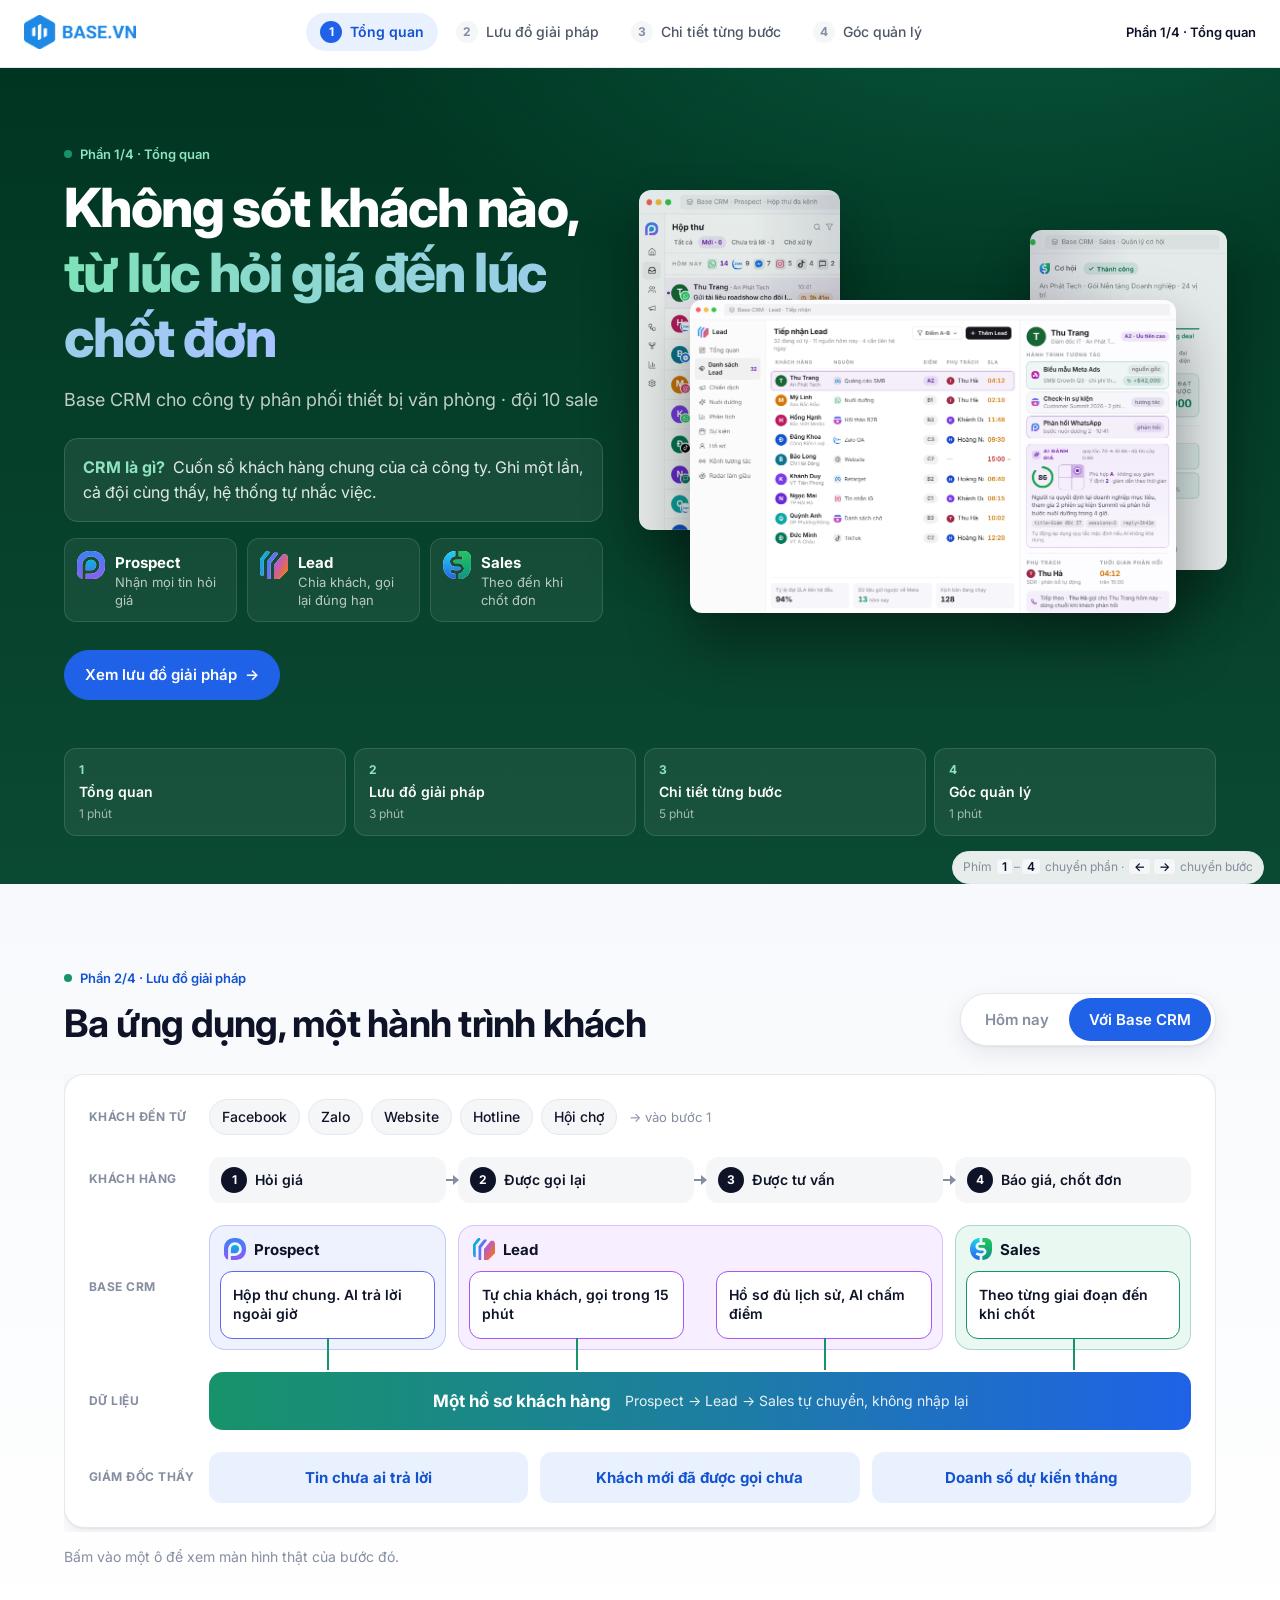
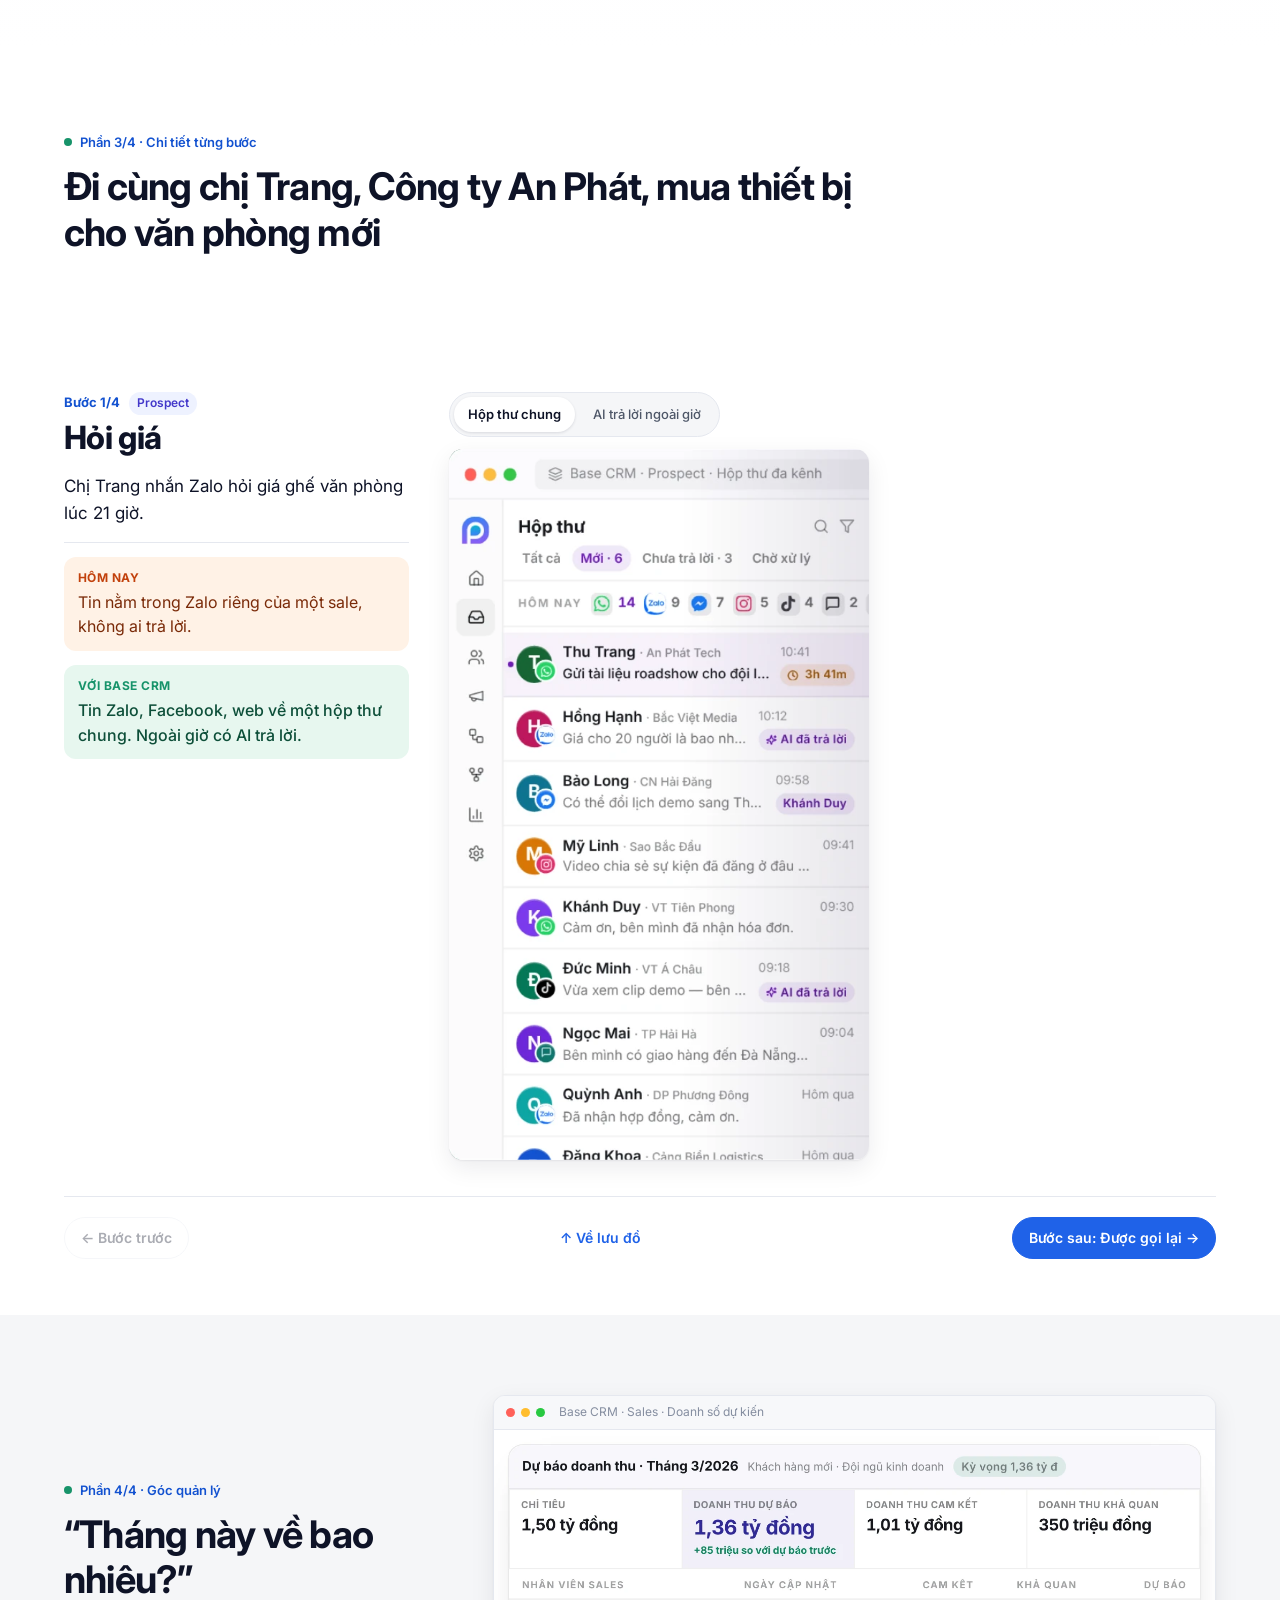
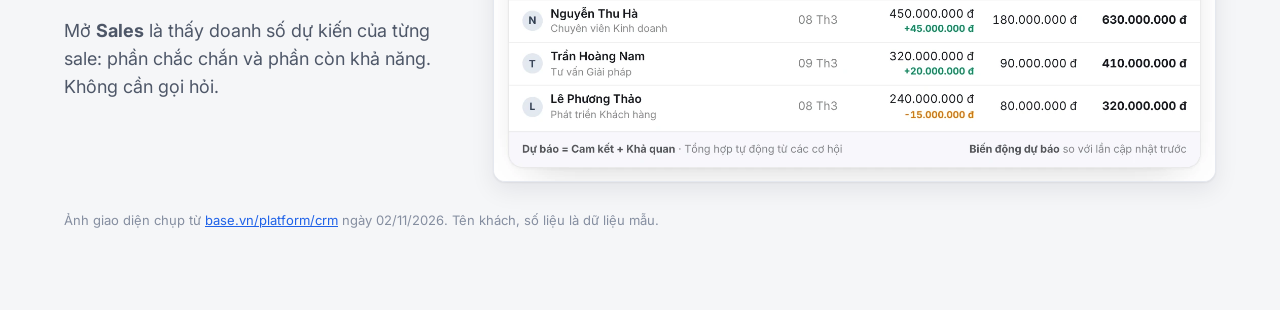
==== index.html @ 8f699b54 "Giới hạn giải pháp trong 3 ứng dụng Prospect, Lead, Sales - Lưu đồ: 4 bước khách gắn với khối Prospe" ====
<!doctype html>
<html lang="vi" class="no-js">
<head>
<meta charset="utf-8">
<meta name="viewport" content="width=device-width, initial-scale=1">
<title>Giải pháp Base CRM · Phân phối thiết bị văn phòng</title>
<meta name="description" content="Solution design Base CRM với 3 ứng dụng Prospect, Lead, Sales cho công ty phân phối thiết bị văn phòng có 10 sale.">
<link rel="icon" type="image/png" href="assets/brand/favicon.png">
<link rel="preconnect" href="https://fonts.googleapis.com">
<link rel="preconnect" href="https://fonts.gstatic.com" crossorigin>
<link href="https://fonts.googleapis.com/css2?family=Inter:wght@400;500;600;700;800&display=swap" rel="stylesheet">
<link rel="stylesheet" href="style.css?v=9">
</head>
<body>
<a class="skip" href="#tong-quan">Bỏ qua thanh điều hướng</a>

<header class="top" id="top">
  <div class="top-in">
    <a class="logo" href="#tong-quan" aria-label="Về đầu tài liệu">
      <img src="assets/brand/logo-base.png" width="120" height="37" alt="Base.vn">
    </a>
    <nav class="tabs" id="tabs" aria-label="Các phần của tài liệu">
      <a href="#tong-quan"><b>1</b><span>Tổng quan</span></a>
      <a href="#giai-phap"><b>2</b><span>Lưu đồ giải pháp</span></a>
      <a href="#hanh-trinh"><b>3</b><span>Chi tiết từng bước</span></a>
      <a href="#quan-ly"><b>4</b><span>Góc quản lý</span></a>
    </nav>
    <p class="where" id="where" aria-live="polite"><span id="whereSec">Phần 1/4</span><span id="whereStep"></span></p>
  </div>
  <div class="bar" aria-hidden="true"><i id="bar"></i></div>
</header>

<main>

<!-- ============ 1. TỔNG QUAN ============ -->
<section id="tong-quan" class="sec hero" data-name="Tổng quan" aria-labelledby="h1">
  <div class="wrap hero-grid">
    <div class="hero-copy">
      <p class="part">Phần 1/4 · Tổng quan</p>
      <h1 id="h1">Không sót khách nào, <em>từ lúc hỏi giá đến lúc chốt đơn</em></h1>
      <p class="lead">Base CRM cho công ty phân phối thiết bị văn phòng · đội 10 sale</p>
      <p class="what"><b>CRM là gì?</b> Cuốn sổ khách hàng chung của cả công ty. Ghi một lần, cả đội cùng thấy, hệ thống tự nhắc việc.</p>
      <ul class="apps" aria-label="Ba ứng dụng trong giải pháp">
        <li><img src="assets/brand/app-prospect.svg" alt="" width="28" height="28"><div><b>Prospect</b><span>Nhận mọi tin hỏi giá</span></div></li>
        <li><img src="assets/brand/app-lead.svg" alt="" width="28" height="28"><div><b>Lead</b><span>Chia khách, gọi lại đúng hạn</span></div></li>
        <li><img src="assets/brand/app-sales.svg" alt="" width="28" height="28"><div><b>Sales</b><span>Theo đến khi chốt đơn</span></div></li>
      </ul>
      <div class="cta">
        <a class="btn" href="#giai-phap">Xem lưu đồ giải pháp <span aria-hidden="true">→</span></a>
      </div>
    </div>

    <div class="hero-shots" aria-label="Ảnh giao diện 3 ứng dụng Base CRM">
      <img class="hs hs-l" src="assets/he-thong/prospect-hopthu.webp" width="586" height="993" alt="Prospect: hộp thư chung">
      <img class="hs hs-r" src="assets/he-thong/sales-cohoi.webp" width="575" height="993" alt="Sales: một cơ hội bán đi qua các giai đoạn">
      <img class="hs hs-c" src="assets/he-thong/lead-hoso.webp" width="1996" height="1286" alt="Lead: danh sách khách mới và hồ sơ một khách">
    </div>
  </div>
  <div class="wrap">
    <ol class="agenda" aria-label="Lộ trình trình bày 10 phút">
      <li><a href="#tong-quan"><b>1</b>Tổng quan<small>1 phút</small></a></li>
      <li><a href="#giai-phap"><b>2</b>Lưu đồ giải pháp<small>3 phút</small></a></li>
      <li><a href="#hanh-trinh"><b>3</b>Chi tiết từng bước<small>5 phút</small></a></li>
      <li><a href="#quan-ly"><b>4</b>Góc quản lý<small>1 phút</small></a></li>
    </ol>
  </div>
</section>

<!-- ============ 2. LƯU ĐỒ GIẢI PHÁP ============ -->
<section id="giai-phap" class="sec flow-sec" data-name="Lưu đồ giải pháp" aria-labelledby="h-gp">
  <div class="wrap">
    <div class="flow-head">
      <div>
        <p class="part">Phần 2/4 · Lưu đồ giải pháp</p>
        <h2 id="h-gp">Ba ứng dụng, một hành trình khách</h2>
      </div>
      <div class="mode" role="radiogroup" aria-label="Chế độ xem lưu đồ">
        <button type="button" role="radio" aria-checked="false" data-mode="before">Hôm nay</button>
        <button type="button" role="radio" aria-checked="true" data-mode="after">Với Base CRM</button>
      </div>
    </div>

    <div class="flow-scroll">
    <div class="flow is-after" id="flow">

      <div class="lane-l">Khách đến từ</div>
      <div class="row-in">
        <span class="ch">Facebook</span><span class="ch">Zalo</span><span class="ch">Website</span><span class="ch">Hotline</span><span class="ch">Hội chợ</span>
      </div>

      <div class="lane-l">Khách hàng</div>
      <ol class="row-steps">
        <li><b>1</b>Hỏi giá</li>
        <li><b>2</b>Được gọi lại</li>
        <li><b>3</b>Được tư vấn</li>
        <li><b>4</b>Báo giá, chốt đơn</li>
      </ol>

      <div class="lane-l"><span class="only-after">Base CRM</span><span class="only-before">Đội bán hàng</span></div>
      <div class="row-apps">
        <div class="app-blk p">
          <p class="app-h"><img src="assets/brand/app-prospect.svg" alt="" width="22" height="22">Prospect</p>
          <div class="mods"><a href="#buoc-1" class="mod"><span class="a">Hộp thư chung. AI trả lời ngoài giờ</span><span class="b">Tin nằm trong Zalo riêng, sót khách</span></a></div>
        </div>
        <div class="app-blk l span2">
          <p class="app-h"><img src="assets/brand/app-lead.svg" alt="" width="22" height="22">Lead</p>
          <div class="mods">
            <a href="#buoc-2" class="mod"><span class="a">Tự chia khách, gọi trong 15 phút</span><span class="b">Chia tay qua Zalo, gọi chậm</span></a>
            <a href="#buoc-3" class="mod"><span class="a">Hồ sơ đủ lịch sử, AI chấm điểm</span><span class="b">Đổi sale là hỏi lại từ đầu</span></a>
          </div>
        </div>
        <div class="app-blk s">
          <p class="app-h"><img src="assets/brand/app-sales.svg" alt="" width="22" height="22">Sales</p>
          <div class="mods"><a href="#buoc-4" class="mod"><span class="a">Theo từng giai đoạn đến khi chốt</span><span class="b">Báo giá xong quên theo</span></a></div>
        </div>
      </div>

      <div class="lane-l">Dữ liệu</div>
      <div class="row-data">
        <div class="data-a">
          <strong>Một hồ sơ khách hàng</strong>
          <span>Prospect → Lead → Sales tự chuyển, không nhập lại</span>
        </div>
        <div class="data-b"><span>Zalo cá nhân</span><span>Excel riêng</span><span>Sổ tay</span></div>
      </div>

      <div class="lane-l">Giám đốc thấy</div>
      <div class="row-out">
        <div class="out-a">
          <a href="#buoc-1" class="out">Tin chưa ai trả lời</a>
          <a href="#buoc-2" class="out">Khách mới đã được gọi chưa</a>
          <a href="#quan-ly" class="out">Doanh số dự kiến tháng</a>
        </div>
        <div class="out-b">Phải gọi hỏi từng sale</div>
      </div>
    </div>
    </div>

    <p class="flow-hint">Bấm vào một ô để xem màn hình thật của bước đó.</p>
  </div>
</section>

<!-- ============ 3. CHI TIẾT TỪNG BƯỚC ============ -->
<section id="hanh-trinh" class="sec journey" data-name="Chi tiết từng bước" aria-labelledby="h-ht">
  <div class="wrap">
    <div class="sec-head">
      <p class="part">Phần 3/4 · Chi tiết từng bước</p>
      <h2 id="h-ht">Đi cùng chị Trang, Công ty An Phát, mua thiết bị cho văn phòng mới</h2>
    </div>
  </div>

  <div class="rail-wrap" id="railWrap">
    <div class="wrap rail-in">
      <button class="nav-btn" id="prevStep" type="button" aria-label="Bước trước">←</button>
      <ol class="rail" id="rail" role="tablist" aria-label="Bốn bước trong hành trình khách">
        <li role="presentation"><button role="tab" id="t1" aria-controls="buoc-1" data-step="1"><b>1</b><span>Hỏi giá<small>Prospect</small></span></button></li>
        <li role="presentation"><button role="tab" id="t2" aria-controls="buoc-2" data-step="2"><b>2</b><span>Được gọi lại<small>Lead</small></span></button></li>
        <li role="presentation"><button role="tab" id="t3" aria-controls="buoc-3" data-step="3"><b>3</b><span>Được tư vấn<small>Lead</small></span></button></li>
        <li role="presentation"><button role="tab" id="t4" aria-controls="buoc-4" data-step="4"><b>4</b><span>Báo giá, chốt đơn<small>Sales</small></span></button></li>
      </ol>
      <button class="nav-btn" id="nextStep" type="button" aria-label="Bước sau">→</button>
    </div>
    <div class="rail-line" aria-hidden="true"><i id="railFill"></i></div>
  </div>

  <div class="wrap panels" id="panels">

    <article class="panel" id="buoc-1" role="tabpanel" aria-labelledby="t1" data-step="1" data-title="Hỏi giá">
      <div class="p-copy">
        <p class="p-count">Bước 1/4 <span class="app-tag p">Prospect</span></p>
        <h3>Hỏi giá</h3>
        <p class="who">Chị Trang nhắn Zalo hỏi giá ghế văn phòng lúc 21 giờ.</p>
        <p class="ba b"><span>Hôm nay</span>Tin nằm trong Zalo riêng của một sale, không ai trả lời.</p>
        <p class="ba a"><span>Với Base CRM</span>Tin Zalo, Facebook, web về một hộp thư chung. Ngoài giờ có AI trả lời.</p>
      </div>
      <div class="p-shots" data-shots>
        <div class="shot-tabs" role="tablist" aria-label="Màn hình bước 1">
          <button role="tab" aria-selected="true">Hộp thư chung</button>
          <button role="tab" aria-selected="false">AI trả lời ngoài giờ</button>
        </div>
        <figure class="shot raw tall is-on" data-cap="Bước 1 · Prospect · Hộp thư chung">
          <button class="zoom" type="button" aria-label="Phóng to ảnh"><img src="assets/he-thong/prospect-hopthu.webp" width="586" height="993" loading="lazy" alt="Hộp thư chung: tin nhắn từ Zalo, WhatsApp, Messenger, Instagram, TikTok về một chỗ"></button>
        </figure>
        <figure class="win shot" data-cap="Bước 1 · Prospect · AI trả lời">
          <div class="win-bar"><i></i><i></i><i></i><span>Base CRM · Prospect · Hộp thư</span></div>
          <button class="zoom" type="button" aria-label="Phóng to ảnh"><img src="assets/he-thong/prospect.webp" width="1182" height="424" loading="lazy" alt="Tin nhắn có nhãn Trợ lý AI đã trả lời sau 45 giây"></button>
        </figure>
      </div>
    </article>

    <article class="panel" id="buoc-2" role="tabpanel" aria-labelledby="t2" data-step="2" data-title="Được gọi lại">
      <div class="p-copy">
        <p class="p-count">Bước 2/4 <span class="app-tag l">Lead</span></p>
        <h3>Được gọi lại</h3>
        <p class="who">Chị Trang chờ được gọi, đang hỏi thêm 2 nơi khác.</p>
        <p class="ba b"><span>Hôm nay</span>Chia khách bằng tay, hôm sau mới gọi. Đối thủ gọi trước.</p>
        <p class="ba a"><span>Với Base CRM</span>Tự chia khách cho sale. Đồng hồ đếm 15 phút, quá giờ báo trưởng nhóm.</p>
      </div>
      <div class="p-shots" data-shots>
        <div class="shot-tabs" role="tablist" aria-label="Màn hình bước 2">
          <button role="tab" aria-selected="true">Chia khách</button>
          <button role="tab" aria-selected="false">Gọi ai trước</button>
        </div>
        <figure class="win shot is-on" data-cap="Bước 2 · Lead · Chia khách">
          <div class="win-bar"><i></i><i></i><i></i><span>Base CRM · Lead · Chia khách</span></div>
          <button class="zoom" type="button" aria-label="Phóng to ảnh"><img src="assets/he-thong/lead.webp" width="1424" height="538" loading="lazy" alt="Mỗi khách có sale phụ trách và đồng hồ đếm ngược thời gian gọi"></button>
        </figure>
        <figure class="win shot" data-cap="Bước 2 · Lead · Gọi ai trước">
          <div class="win-bar"><i></i><i></i><i></i><span>Base CRM · Lead · AI xếp ưu tiên</span></div>
          <button class="zoom" type="button" aria-label="Phóng to ảnh"><img src="assets/he-thong/ai-uu-tien.webp" width="1800" height="990" loading="lazy" alt="Sáng có 240 khách mới, AI giải thích vì sao gọi khách này trước"></button>
        </figure>
      </div>
    </article>

    <article class="panel" id="buoc-3" role="tabpanel" aria-labelledby="t3" data-step="3" data-title="Được tư vấn">
      <div class="p-copy">
        <p class="p-count">Bước 3/4 <span class="app-tag l">Lead</span></p>
        <h3>Được tư vấn</h3>
        <p class="who">Chị Trang gọi lại, gặp một sale khác.</p>
        <p class="ba b"><span>Hôm nay</span>Sale mới không biết gì, phải hỏi lại từ đầu.</p>
        <p class="ba a"><span>Với Base CRM</span>Mở hồ sơ là thấy khách đến từ đâu, đã nói gì, ai phụ trách, nên làm gì tiếp.</p>
      </div>
      <div class="p-shots" data-shots>
        <figure class="shot raw is-on" data-cap="Bước 3 · Lead · Hồ sơ khách">
          <button class="zoom" type="button" aria-label="Phóng to ảnh"><img src="assets/he-thong/lead-hoso.webp" width="1996" height="1286" loading="lazy" alt="Hồ sơ chị Thu Trang: lịch sử tương tác, AI đánh giá, sale phụ trách, việc tiếp theo"></button>
        </figure>
      </div>
    </article>

    <article class="panel" id="buoc-4" role="tabpanel" aria-labelledby="t4" data-step="4" data-title="Báo giá, chốt đơn">
      <div class="p-copy">
        <p class="p-count">Bước 4/4 <span class="app-tag s">Sales</span></p>
        <h3>Báo giá, chốt đơn</h3>
        <p class="who">Chị Trang nhận báo giá, thương lượng rồi đồng ý mua.</p>
        <p class="ba b"><span>Hôm nay</span>Gửi báo giá xong quên theo. Không ai biết đơn đang ở đâu.</p>
        <p class="ba a"><span>Với Base CRM</span>Khách chuyển thành cơ hội bán, giữ đủ lịch sử. Thấy rõ đang ở bước báo giá, đàm phán hay đã chốt.</p>
      </div>
      <div class="p-shots" data-shots>
        <figure class="shot raw tall is-on" data-cap="Bước 4 · Sales · Cơ hội bán">
          <button class="zoom" type="button" aria-label="Phóng to ảnh"><img src="assets/he-thong/sales-cohoi.webp" width="575" height="993" loading="lazy" alt="Cơ hội bán An Phát đi qua các giai đoạn: đủ điều kiện, gửi báo giá, đàm phán, thắng"></button>
        </figure>
      </div>
    </article>

    <div class="panel-foot">
      <button class="btn ghost sm" id="footPrev" type="button">← Bước trước</button>
      <a class="back" href="#giai-phap">↑ Về lưu đồ</a>
      <button class="btn sm" id="footNext" type="button">Bước sau →</button>
    </div>
  </div>
</section>

<!-- ============ 4. GÓC QUẢN LÝ ============ -->
<section id="quan-ly" class="sec alt" data-name="Góc quản lý" aria-labelledby="h-ql">
  <div class="wrap mgr-grid">
    <div>
      <p class="part">Phần 4/4 · Góc quản lý</p>
      <h2 id="h-ql">“Tháng này về bao nhiêu?”</h2>
      <p class="mgr-sub">Mở <b>Sales</b> là thấy doanh số dự kiến của từng sale: phần chắc chắn và phần còn khả năng. Không cần gọi hỏi.</p>
    </div>
    <figure class="win">
      <div class="win-bar"><i></i><i></i><i></i><span>Base CRM · Sales · Doanh số dự kiến</span></div>
      <button class="zoom" type="button" aria-label="Phóng to ảnh"><img src="assets/he-thong/sales.webp" width="1422" height="692" loading="lazy" alt="Chỉ tiêu, dự báo, phần chắc chắn và phần còn khả năng theo từng sale"></button>
    </figure>
  </div>
  <div class="wrap"><p class="source">Ảnh giao diện chụp từ <a href="https://base.vn/platform/crm" target="_blank" rel="noopener">base.vn/platform/crm</a> ngày 02/11/2026. Tên khách, số liệu là dữ liệu mẫu.</p></div>
</section>

</main>

<div class="lb" id="lb" role="dialog" aria-modal="true" aria-labelledby="lbCap" hidden>
  <div class="lb-top">
    <p id="lbCap"></p>
    <button type="button" class="lb-x" id="lbClose" aria-label="Đóng (Esc)">✕</button>
  </div>
  <div class="lb-body"><img id="lbImg" alt=""></div>
  <p class="lb-hint">Bấm ra ngoài hoặc nhấn Esc để quay lại đúng chỗ đang xem</p>
</div>

<p class="keys" aria-hidden="true">Phím <kbd>1</kbd>–<kbd>4</kbd> chuyển phần · <kbd>←</kbd><kbd>→</kbd> chuyển bước</p>

<script src="app.js?v=9"></script>
</body>
</html>
---- style.css ----
/* Base CRM · Solution design
   Màu và chữ theo base.vn: Inter, xanh Base, nền xanh rừng ở phần mở đầu. */
:root{
  --brand:#1F62E8; --brand-d:#1352D0; --brand-soft:#EAF1FE;
  --forest:#003522; --forest-2:#0b4a32;
  --green:#17936a; --green-soft:#E7F7EF;
  --warn:#c2410c; --warn-soft:#FFF2E6;
  --ink:#0E1327; --ink-2:#4e5768; --ink-3:#858ea0;
  --line:#e5e8ef; --bg:#ffffff; --bg-2:#f5f6f8;
  --hh:64px; --rh:68px; --r:14px;
  --shadow:0 1px 2px rgba(14,19,39,.06),0 8px 24px rgba(14,19,39,.08);
  --ease:cubic-bezier(.2,.7,.2,1);
  color-scheme:light;
}
*{box-sizing:border-box}
html{scroll-behavior:smooth;scroll-padding-top:calc(var(--hh) + 8px)}
body{margin:0;font-family:Inter,system-ui,-apple-system,"Segoe UI",sans-serif;color:var(--ink);background:var(--bg);font-size:16px;line-height:1.55;-webkit-font-smoothing:antialiased;overflow-x:hidden}
img{max-width:100%;height:auto;display:block}
a{color:var(--brand)}
h1,h2,h3{margin:0;letter-spacing:-.02em;line-height:1.2}
p{margin:0}
ul,ol{margin:0;padding:0;list-style:none}
button{font:inherit;color:inherit;cursor:pointer}
:focus-visible{outline:3px solid var(--brand);outline-offset:2px;border-radius:6px}
.wrap{width:100%;max-width:1200px;margin:0 auto;padding:0 24px}
.skip{position:absolute;left:-999px;top:8px;background:#fff;padding:8px 12px;z-index:100}
.skip:focus{left:8px}

/* ---------- Thanh điều hướng ---------- */
.top{position:sticky;top:0;z-index:50;background:rgba(255,255,255,.92);backdrop-filter:saturate(1.4) blur(12px);-webkit-backdrop-filter:saturate(1.4) blur(12px);border-bottom:1px solid var(--line)}
.top-in{height:var(--hh);display:flex;align-items:center;gap:20px;max-width:1280px;margin:0 auto;padding:0 24px}
.logo img{width:112px;height:auto}
.tabs{display:flex;gap:4px;flex:1;justify-content:center;overflow-x:auto;scrollbar-width:none}
.tabs::-webkit-scrollbar{display:none}
.tabs a{display:flex;align-items:center;gap:8px;padding:8px 14px;border-radius:999px;text-decoration:none;color:var(--ink-2);font-size:14px;font-weight:500;white-space:nowrap;transition:background .2s,color .2s}
.tabs a b{display:grid;place-items:center;width:22px;height:22px;border-radius:50%;background:var(--bg-2);color:var(--ink-3);font-size:12px;font-weight:700;transition:inherit}
.tabs a:hover{background:var(--bg-2);color:var(--ink)}
.tabs a.done b{background:var(--green-soft);color:var(--green)}
.tabs a[aria-current="true"]{background:var(--brand-soft);color:var(--brand-d);font-weight:600}
.tabs a[aria-current="true"] b{background:var(--brand);color:#fff}
.where{font-size:13px;color:var(--ink-3);white-space:nowrap;min-width:150px;text-align:right}
.where #whereSec{font-weight:600;color:var(--ink)}
.where #whereStep:not(:empty)::before{content:" › ";color:var(--ink-3)}
.where #whereStep{color:var(--brand-d);font-weight:600}
.bar{height:3px}
.bar i{display:block;height:100%;width:0;background:linear-gradient(90deg,var(--brand),var(--green));transition:width .15s linear}

/* ---------- Khung chung ---------- */
.sec{padding:80px 0;position:relative}
.sec.alt{background:var(--bg-2)}
.sec-head{max-width:820px;margin-bottom:32px}
.part{display:inline-flex;align-items:center;gap:8px;font-size:13px;font-weight:600;color:var(--brand-d);margin-bottom:12px}
.part::before{content:"";width:8px;height:8px;border-radius:50%;background:var(--green)}
h2{font-size:clamp(26px,3.2vw,38px);font-weight:700}
.btn{display:inline-flex;align-items:center;gap:8px;padding:12px 20px;border-radius:999px;background:var(--brand);color:#fff;text-decoration:none;font-weight:600;font-size:15px;border:1px solid var(--brand);transition:background .2s,transform .15s}
.btn:hover{background:var(--brand-d)}
.btn:active{transform:scale(.98)}
.btn.ghost{background:transparent;color:var(--ink);border-color:var(--line)}
.btn.ghost:hover{background:var(--bg-2)}
.btn.sm{padding:9px 16px;font-size:14px}
.btn[disabled]{opacity:.35;pointer-events:none}
.cta{display:flex;flex-wrap:wrap;gap:12px;margin-top:28px}

/* ---------- Cửa sổ ảnh hệ thống ---------- */
.win{margin:0;background:#fff;border:1px solid var(--line);border-radius:12px;box-shadow:var(--shadow);overflow:hidden}
.win-bar{display:flex;align-items:center;gap:6px;height:34px;padding:0 12px;background:#f7f8fa;border-bottom:1px solid var(--line)}
.win-bar i{width:9px;height:9px;border-radius:50%}
.win-bar i:first-child{background:#ff6159}.win-bar i:nth-child(2){background:#ffbd2e}.win-bar i:nth-child(3){background:#28c941}
.win-bar span{margin-left:8px;font-size:12px;color:var(--ink-3);white-space:nowrap;overflow:hidden;text-overflow:ellipsis}
.win img{width:100%}
.zoom{display:block;width:100%;padding:0;border:0;background:#fff;cursor:zoom-in;position:relative}
.zoom::after{content:"⤢ Phóng to";position:absolute;right:10px;bottom:10px;font-size:12px;font-weight:600;color:#fff;background:rgba(14,19,39,.72);padding:4px 10px;border-radius:999px;opacity:0;transition:opacity .2s}
.zoom:hover::after,.zoom:focus-visible::after{opacity:1}

/* ---------- 1. Tổng quan ---------- */
.hero{background:radial-gradient(1200px 500px at 80% -10%,rgba(23,147,106,.35),transparent 60%),linear-gradient(180deg,var(--forest),var(--forest-2));color:#fff;padding:72px 0 48px;overflow:hidden}
.hero .part{color:#8fe3bf}
.hero-grid{display:grid;grid-template-columns:1fr 1.05fr;gap:48px;align-items:center}
.hero h1{font-size:clamp(34px,4.4vw,54px);font-weight:800;letter-spacing:-.03em}
.hero h1 em{font-style:normal;background:linear-gradient(90deg,#7ee2b8,#a8c4ff);-webkit-background-clip:text;background-clip:text;color:transparent}
.hero .lead{margin-top:16px;font-size:18px;color:rgba(255,255,255,.75)}
.what{margin-top:24px;padding:16px 18px;border-radius:var(--r);background:rgba(255,255,255,.07);border:1px solid rgba(255,255,255,.14);color:rgba(255,255,255,.88)}
.what b{color:#8fe3bf;margin-right:4px}
.hero-shots{position:relative;height:460px}
.hs{position:absolute;border-radius:12px;box-shadow:0 30px 60px rgba(0,0,0,.4)}
.hs-l{height:340px;width:auto;left:-2%;top:0;opacity:.9;animation:float 9s var(--ease) infinite}
.hs-r{height:340px;width:auto;right:-2%;top:40px;opacity:.9;animation:float 9s var(--ease) -4s infinite}
.hs-c{width:86%;left:7%;top:110px;z-index:2;animation:float 9s var(--ease) -2s infinite}
@keyframes float{0%,100%{transform:translateY(0)}50%{transform:translateY(-8px)}}
.apps{display:grid;grid-template-columns:repeat(3,1fr);gap:10px;margin-top:16px}
.apps li{display:flex;gap:10px;align-items:flex-start;padding:12px;border-radius:12px;background:rgba(255,255,255,.06);border:1px solid rgba(255,255,255,.12)}
.apps img{flex:none;border-radius:7px}
.apps b{display:block;font-size:15px}
.apps span{display:block;font-size:13px;color:rgba(255,255,255,.7);line-height:1.35}
.agenda{display:grid;grid-template-columns:repeat(4,1fr);gap:8px;margin-top:48px}
.agenda a{display:flex;flex-direction:column;gap:2px;padding:12px 14px;border-radius:12px;background:rgba(255,255,255,.06);border:1px solid rgba(255,255,255,.12);color:#fff;text-decoration:none;font-size:14px;font-weight:600;transition:background .2s}
.agenda a:hover{background:rgba(255,255,255,.12)}
.agenda b{font-size:12px;color:#8fe3bf}
.agenda small{font-weight:400;color:rgba(255,255,255,.6);font-size:12px}

/* ---------- 2. Lưu đồ giải pháp ---------- */
.flow-sec{background:linear-gradient(180deg,#f7f9fc,#fff)}
.flow-head{display:flex;align-items:flex-end;justify-content:space-between;gap:20px;flex-wrap:wrap;margin-bottom:28px}
.mode{display:inline-flex;padding:4px;border-radius:999px;background:#fff;border:1px solid var(--line);box-shadow:var(--shadow)}
.mode button{border:0;background:transparent;padding:10px 20px;border-radius:999px;font-size:15px;font-weight:600;color:var(--ink-3);transition:background .25s,color .25s}
.mode button[aria-checked="true"][data-mode="after"]{background:var(--brand);color:#fff}
.mode button[aria-checked="true"][data-mode="before"]{background:var(--warn);color:#fff}

.flow-scroll{overflow-x:auto;padding-bottom:4px}
.flow{--g:12px;display:grid;grid-template-columns:108px repeat(4,minmax(0,1fr));column-gap:var(--g);row-gap:22px;align-items:stretch;padding:24px;border-radius:20px;background:#fff;border:1px solid var(--line);box-shadow:var(--shadow);min-width:760px;transition:border-color .3s}
.flow.is-before{border-color:#f3c6a8}
.lane-l{grid-column:1;align-self:center;font-size:12px;font-weight:700;letter-spacing:.04em;text-transform:uppercase;color:var(--ink-3)}
.row-in,.row-steps,.row-apps,.row-data,.row-out{grid-column:2 / -1}
.row-steps,.row-apps{display:grid;grid-template-columns:repeat(4,minmax(0,1fr));gap:var(--g)}

/* Kênh vào */
.row-in{display:flex;flex-wrap:wrap;gap:8px;align-items:center;position:relative}
.ch{font-size:14px;font-weight:500;padding:6px 12px;border-radius:999px;background:var(--bg-2);border:1px solid var(--line)}
.row-in::after{content:"→ vào bước 1";font-size:13px;color:var(--ink-3);margin-left:4px}

/* Hàng khách hàng */
.row-steps li{position:relative;display:flex;align-items:center;gap:8px;padding:10px 12px;border-radius:12px;background:var(--bg-2);font-weight:600;font-size:14px;line-height:1.25}
.row-steps b{flex:none;display:grid;place-items:center;width:26px;height:26px;border-radius:50%;background:var(--ink);color:#fff;font-size:12px}
.row-steps li:not(:last-child)::after{content:"";position:absolute;right:calc(var(--g) * -1);top:50%;width:var(--g);height:2px;background:var(--ink-3);transform:translateY(-50%)}
.is-after .row-steps b{animation:pulse 4s infinite}
.is-after .row-steps li:nth-child(2) b{animation-delay:1s}
.is-after .row-steps li:nth-child(3) b{animation-delay:2s}
.is-after .row-steps li:nth-child(4) b{animation-delay:3s}
@keyframes pulse{0%,18%{background:var(--brand);box-shadow:0 0 0 6px rgba(31,98,232,.18)}26%,100%{background:var(--ink);box-shadow:none}}
.row-steps li:not(:last-child)::before{content:"";position:absolute;right:calc(var(--g) * -1 - 1px);top:50%;transform:translateY(-50%);border-left:6px solid var(--ink-3);border-top:5px solid transparent;border-bottom:5px solid transparent;z-index:1}
.is-before .row-steps li:not(:last-child)::before{border-left-color:var(--warn)}
.is-before .row-steps li:not(:last-child)::after{background:repeating-linear-gradient(90deg,var(--warn) 0 3px,transparent 3px 6px)}

/* Hàng ứng dụng */
.app-blk{--tint:var(--brand-soft);--edge:var(--brand);display:flex;flex-direction:column;gap:8px;padding:10px;border-radius:16px;background:var(--tint);border:1px solid color-mix(in srgb,var(--edge) 30%,transparent);transition:background .3s,border-color .3s}
.app-blk.p{--tint:#EEF2FF;--edge:#6366F1}
.app-blk.l{--tint:#F7EEFF;--edge:#A855F7}
.app-blk.s{--tint:#E9F8F1;--edge:#17936a}
.app-blk.span2{grid-column:span 2}
.app-h{display:flex;align-items:center;gap:8px;font-weight:700;font-size:15px;padding:2px 4px}
.app-h img{border-radius:6px}
.mods{flex:1;display:grid;grid-template-columns:repeat(auto-fit,minmax(0,1fr));gap:calc(var(--g) + 20px)}
.span2 .mods{grid-template-columns:1fr 1fr}
.mod{position:relative;height:100%;display:flex;align-items:center;padding:14px 12px;border-radius:12px;text-decoration:none;color:var(--ink);font-size:14px;font-weight:600;line-height:1.35;background:#fff;border:1.5px solid var(--edge);transition:transform .2s,box-shadow .2s,background .3s,border-color .3s}
.mod:hover{transform:translateY(-3px);box-shadow:var(--shadow)}
.mod::after{content:"";position:absolute;left:50%;top:100%;width:2px;height:32px;background:var(--green)}
.is-before .app-blk{background:transparent;border-color:transparent;padding-top:0}
.is-before .app-h{display:none}
.is-before .mod{border:1.5px dashed var(--warn);background:var(--warn-soft);color:#8a2c07}
.is-before .mod::after{background:repeating-linear-gradient(180deg,var(--warn) 0 3px,transparent 3px 7px);height:22px}
.is-after .b,.is-before .a{display:none}

/* Hàng dữ liệu */
.row-data{position:relative}
.data-a{display:flex;align-items:center;justify-content:center;gap:14px;flex-wrap:wrap;padding:16px 20px;border-radius:14px;background:linear-gradient(90deg,var(--green),#1d7ea0,var(--brand));color:#fff;text-align:center}
.data-a strong{font-size:17px}
.data-a span{font-size:14px;opacity:.9}
.data-b{display:flex;justify-content:space-around;gap:10px;flex-wrap:wrap;padding:12px;border-radius:14px;border:1.5px dashed #f3c6a8}
.data-b span{font-size:14px;font-weight:600;color:#8a2c07;background:var(--warn-soft);padding:6px 12px;border-radius:8px}
.data-b span:nth-child(odd){transform:rotate(-2deg)}
.data-b span:nth-child(even){transform:rotate(2deg)}
.is-after .data-b,.is-before .data-a{display:none}

/* Hàng quản lý */
.out-a{display:grid;grid-template-columns:repeat(3,1fr);gap:var(--g)}
.out{display:flex;align-items:center;justify-content:center;text-align:center;padding:14px;border-radius:12px;background:var(--brand-soft);color:var(--brand-d);font-weight:700;font-size:15px;text-decoration:none;transition:background .2s}
.out:hover{background:#dbe7fd}
.out-b{padding:14px;border-radius:12px;text-align:center;font-weight:700;color:#8a2c07;background:var(--warn-soft)}
.is-after .out-b,.is-before .out-a{display:none}
.is-before .only-after,.is-after .only-before{display:none}
.flow-hint{margin-top:14px;font-size:14px;color:var(--ink-3)}

/* ---------- 3. Chi tiết từng bước ---------- */
.journey{padding-bottom:56px}
.rail-wrap{position:sticky;top:calc(var(--hh) + 3px);z-index:20;background:rgba(255,255,255,.95);backdrop-filter:blur(10px);-webkit-backdrop-filter:blur(10px);border-top:1px solid var(--line);border-bottom:1px solid var(--line)}
.rail-wrap{transition:opacity .25s}
.rail-wrap.off{opacity:0;pointer-events:none}
.rail-in{display:flex;align-items:center;gap:8px;height:var(--rh)}
.rail{flex:1;display:grid;grid-template-columns:repeat(4,1fr);gap:4px}
.rail button{width:100%;display:flex;align-items:center;gap:8px;padding:8px 10px;border:0;border-radius:10px;background:transparent;text-align:left;font-size:14px;font-weight:500;color:var(--ink-3);transition:background .2s,color .2s}
.rail button b{flex:none;display:grid;place-items:center;width:28px;height:28px;border-radius:50%;border:2px solid var(--line);font-size:13px;font-weight:700;background:#fff;transition:inherit}
.rail button span{line-height:1.25}
.rail button small{display:block;font-size:11px;font-weight:500;color:var(--ink-3)}
.rail button:hover{background:var(--bg-2);color:var(--ink)}
.rail button.done{color:var(--ink-2)}
.rail button.done b{border-color:var(--green);background:var(--green);color:#fff}
.rail button[aria-selected="true"]{color:var(--brand-d);font-weight:650;background:var(--brand-soft)}
.rail button[aria-selected="true"] b{border-color:var(--brand);background:var(--brand);color:#fff;box-shadow:0 0 0 4px rgba(31,98,232,.15)}
.nav-btn{flex:none;width:36px;height:36px;border-radius:50%;border:1px solid var(--line);background:#fff;font-size:16px}
.nav-btn:hover{background:var(--bg-2)}
.nav-btn[disabled]{opacity:.3;cursor:default}
.rail-line{height:3px;background:var(--line)}
.rail-line i{display:block;height:100%;width:25%;background:linear-gradient(90deg,var(--green),var(--brand));transition:width .45s var(--ease)}

.panels{padding-top:32px}
.panel{display:grid;grid-template-columns:minmax(0,.62fr) minmax(0,1.38fr);gap:40px;align-items:start;scroll-margin-top:calc(var(--hh) + var(--rh) + 16px)}
.js .panel[hidden]{display:none}
.js .panel.enter{animation:enter .45s var(--ease)}
@keyframes enter{from{opacity:0;transform:translateY(10px)}to{opacity:1;transform:none}}
.no-js .panel+.panel{margin-top:56px}
.p-count{font-size:13px;font-weight:700;color:var(--brand-d)}
.panel h3{font-size:32px;font-weight:750;margin:4px 0 16px}
.who{font-size:17px;color:var(--ink);padding-bottom:16px;border-bottom:1px solid var(--line)}
.ba{margin-top:14px;padding:12px 14px;border-radius:12px;font-size:16px}
.ba span{display:block;font-size:12px;font-weight:700;letter-spacing:.04em;text-transform:uppercase;margin-bottom:2px}
.ba.b{background:var(--warn-soft);color:#7a2a08}
.ba.b span{color:var(--warn)}
.ba.a{background:var(--green-soft);color:#0d4f39;font-weight:500}
.ba.a span{color:var(--green)}
.p-shots{min-width:0}
.app-tag{display:inline-block;margin-left:6px;padding:2px 8px;border-radius:999px;font-size:12px;font-weight:600}
.app-tag.p{background:#EEF2FF;color:#4338CA}
.app-tag.l{background:#F7EEFF;color:#7E22CE}
.app-tag.s{background:#E9F8F1;color:#0d6b4c}
.shot.raw{margin:0;border-radius:14px;overflow:hidden;box-shadow:var(--shadow);background:#fff}
.shot.raw .zoom{background:transparent}
.shot.tall{max-width:420px}
.shot-tabs{display:inline-flex;gap:4px;padding:4px;margin-bottom:12px;border-radius:999px;background:var(--bg-2);border:1px solid var(--line);flex-wrap:wrap}
.shot-tabs button{border:0;background:transparent;padding:7px 14px;border-radius:999px;font-size:13px;font-weight:500;color:var(--ink-2);transition:background .2s,color .2s}
.shot-tabs button[aria-selected="true"]{background:#fff;color:var(--ink);font-weight:600;box-shadow:0 1px 3px rgba(14,19,39,.12)}
.js .shot{display:none}
.js .shot.is-on{display:block;animation:enter .35s var(--ease)}
.no-js .shot+.shot{margin-top:16px}
.panel-foot{display:flex;align-items:center;justify-content:space-between;gap:12px;margin-top:36px;padding-top:20px;border-top:1px solid var(--line)}
.back{font-size:14px;font-weight:600;text-decoration:none}
.no-js .panel-foot{display:none}

/* ---------- 4. Góc quản lý ---------- */
.mgr-grid{display:grid;grid-template-columns:minmax(0,.7fr) minmax(0,1.3fr);gap:40px;align-items:center}
.mgr-sub{margin-top:14px;font-size:18px;color:var(--ink-2)}
.source{margin-top:28px;font-size:13px;color:var(--ink-3)}

/* ---------- Phóng to ảnh ---------- */
.lb{position:fixed;inset:0;z-index:200;background:rgba(8,12,24,.86);display:flex;flex-direction:column;padding:16px 24px 20px}
.lb[hidden]{display:none}
.lb-top{display:flex;align-items:center;justify-content:space-between;gap:16px;color:#fff;max-width:1400px;width:100%;margin:0 auto 12px}
.lb-top p{font-weight:600}
.lb-x{width:40px;height:40px;border-radius:50%;border:1px solid rgba(255,255,255,.3);background:transparent;color:#fff;font-size:16px}
.lb-body{flex:1;min-height:0;display:grid;place-items:center}
.lb-body img{max-width:min(1400px,100%);max-height:100%;width:auto;border-radius:10px;background:#fff;box-shadow:0 20px 60px rgba(0,0,0,.5);animation:enter .3s var(--ease)}
.lb-hint{text-align:center;color:rgba(255,255,255,.55);font-size:13px;margin-top:10px}

.keys{position:fixed;right:16px;bottom:16px;z-index:30;font-size:12px;color:var(--ink-3);background:rgba(255,255,255,.9);border:1px solid var(--line);padding:6px 10px;border-radius:999px;transition:opacity .3s}
.keys kbd{font:inherit;font-weight:600;color:var(--ink);background:var(--bg-2);border:1px solid var(--line);border-radius:4px;padding:0 5px;margin:0 1px}
.keys.hide{opacity:0;pointer-events:none}

.js .rv{opacity:0;transform:translateY(16px);transition:opacity .6s var(--ease),transform .6s var(--ease)}
.js .rv.in{opacity:1;transform:none}

/* ---------- Màn hình vừa ---------- */
@media (max-width:1120px){
  .where{display:none}
  .rail button span{font-size:13px}
}
@media (max-width:960px){
  .hero-grid{grid-template-columns:1fr}
  .hero-shots{height:400px;max-width:620px}
  .mgr-grid{grid-template-columns:1fr;gap:20px}
  .agenda{grid-template-columns:repeat(2,1fr)}
  .panel{grid-template-columns:1fr;gap:20px}
  .rail button{flex-direction:column;justify-content:center;gap:4px;text-align:center;padding:6px 4px}
  .rail button span{font-size:11px}
  :root{--rh:76px}
  .flow-scroll{margin:0 -24px;padding:0 24px 8px}
  .flow-hint::before{content:"Vuốt ngang để xem hết lưu đồ. "}
}
/* ---------- Điện thoại ---------- */
@media (max-width:640px){
  :root{--hh:56px;--rh:60px}
  .wrap{padding:0 16px}
  .top-in{padding:0 12px;gap:10px}
  .logo img{width:84px}
  .tabs{justify-content:flex-start;-webkit-mask-image:linear-gradient(90deg,transparent 0,#000 14px,#000 calc(100% - 14px),transparent);mask-image:linear-gradient(90deg,transparent 0,#000 14px,#000 calc(100% - 14px),transparent);padding:0 10px}
  .tabs a{padding:6px 8px}
  .tabs a span{display:none}
  .tabs a[aria-current="true"] span{display:inline}
  .sec{padding:52px 0}
  .hero{padding:44px 0 36px}
  .hero-shots{height:260px}
  .hs-l,.hs-r{height:200px}
  .hs-c{top:70px}
  .apps{grid-template-columns:1fr}
  .agenda{margin-top:32px}
  .flow-scroll{margin:0 -16px;padding:0 16px 8px}
  .mode button{padding:9px 14px;font-size:14px}
  .rail{gap:2px}
  .rail button span{display:none}
  .nav-btn{width:32px;height:32px}
  .panel h3{font-size:26px}
  .win-bar span{font-size:11px}
  .keys{display:none}
  .lb{padding:12px}
}
@media (prefers-reduced-motion:reduce){
  *,*::before,*::after{animation:none!important;transition:none!important}
  html{scroll-behavior:auto}
  .js .rv{opacity:1;transform:none}
}
@media print{
  .top,.rail-wrap,.keys,.panel-foot,.shot-tabs,.mode{display:none}
  .js .panel[hidden],.js .shot{display:block!important}
  .panel{break-inside:avoid}
}
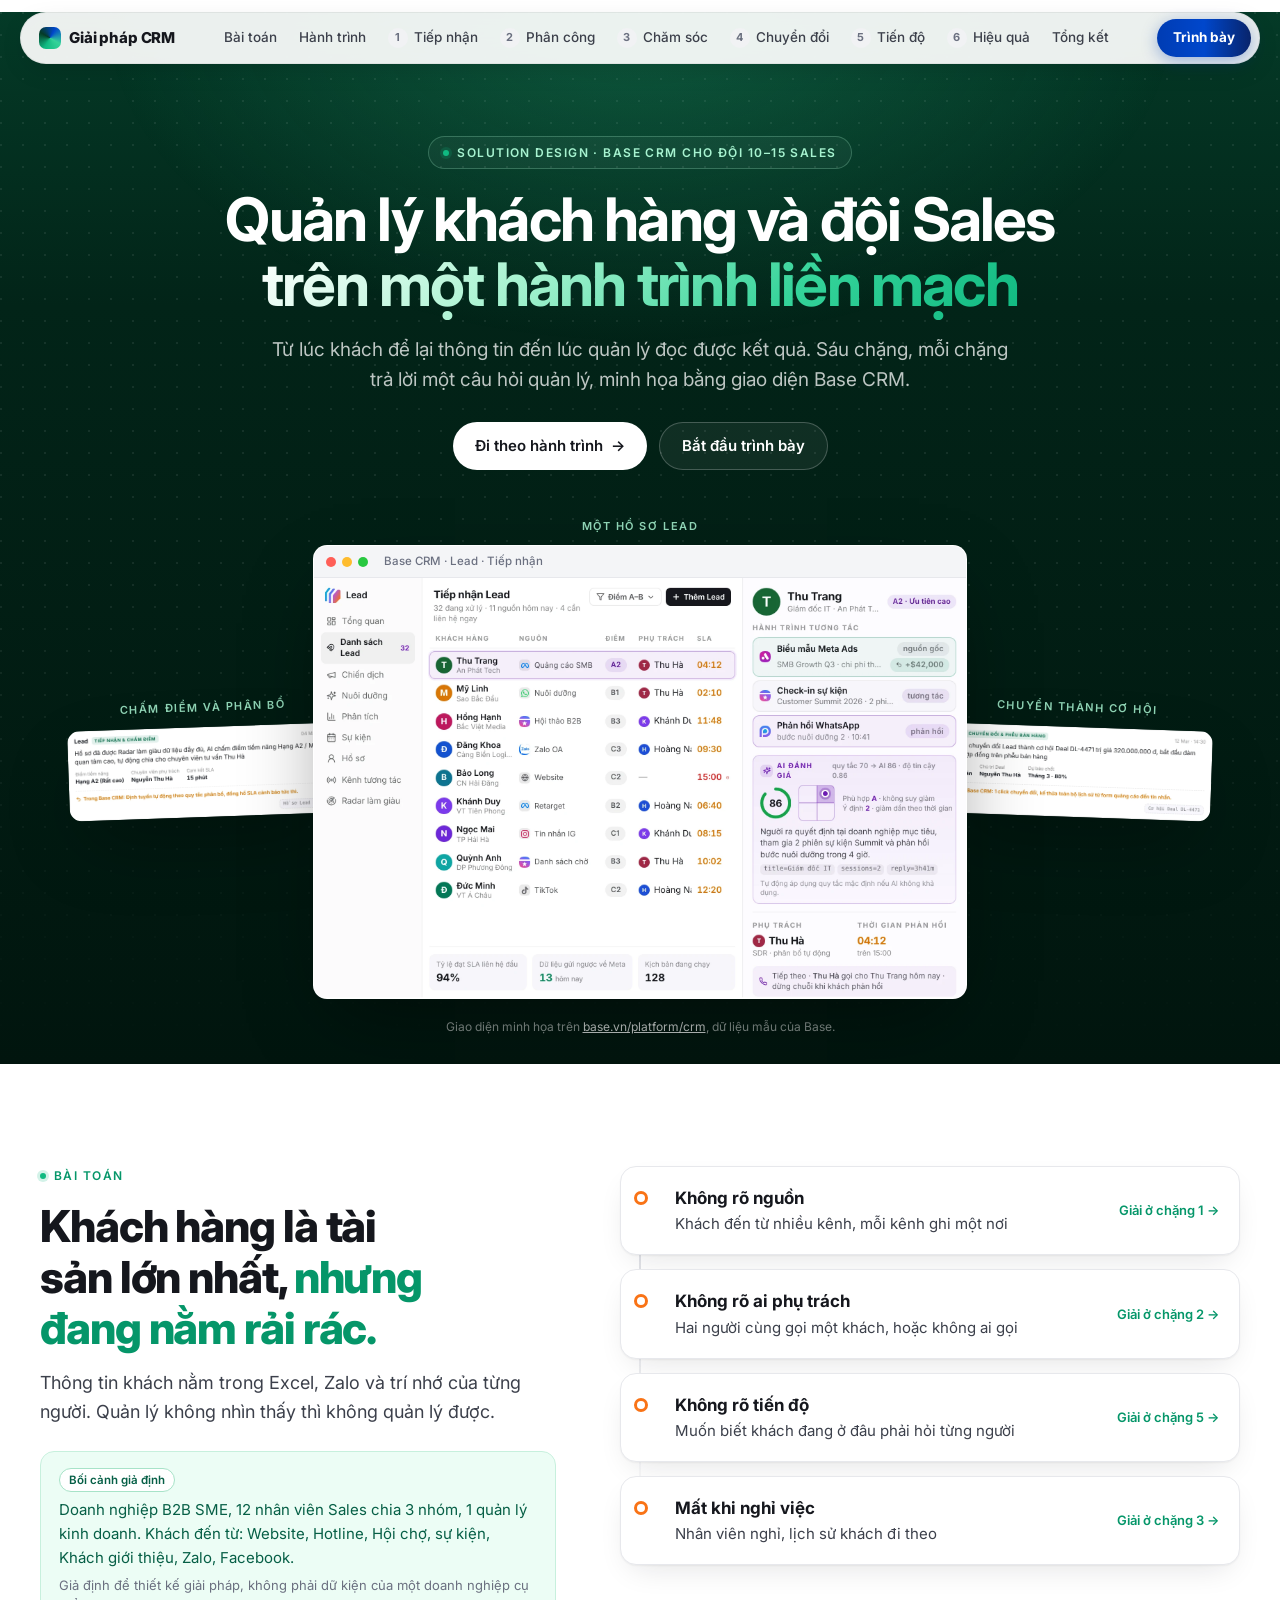
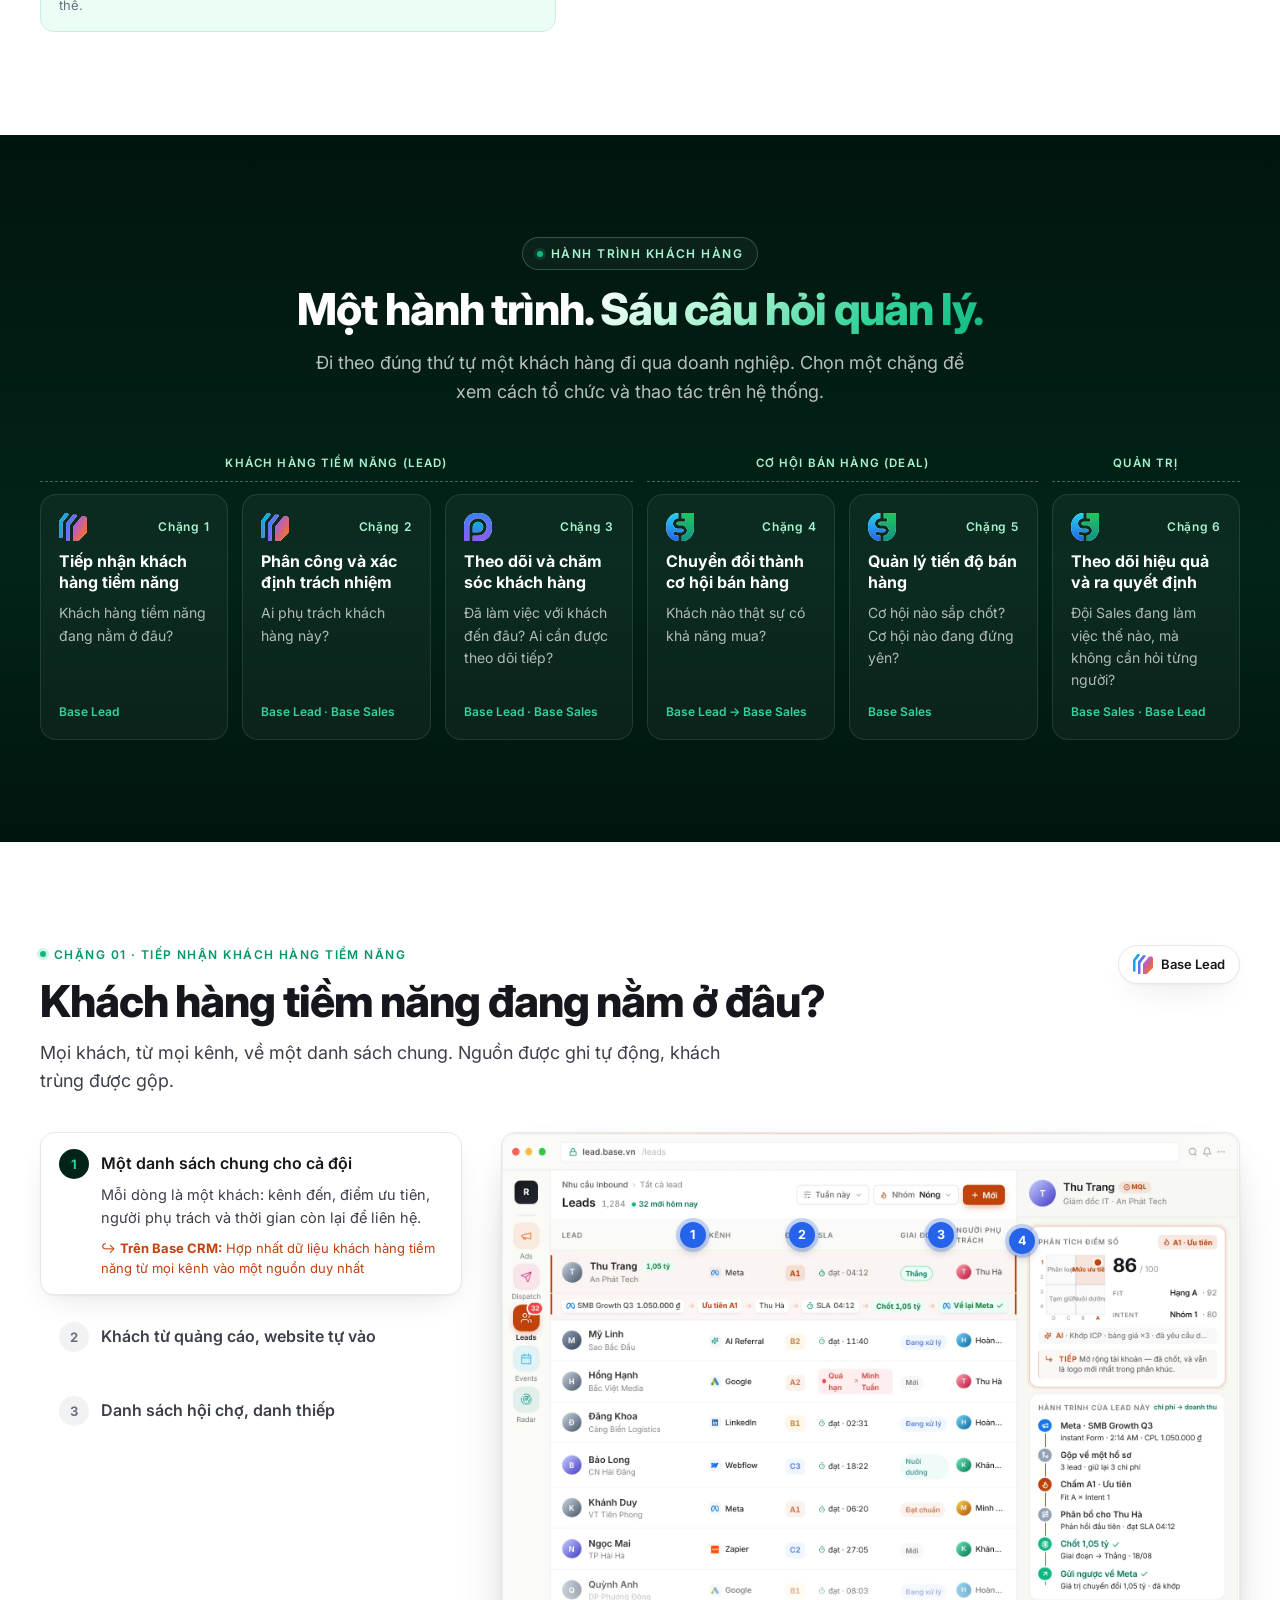
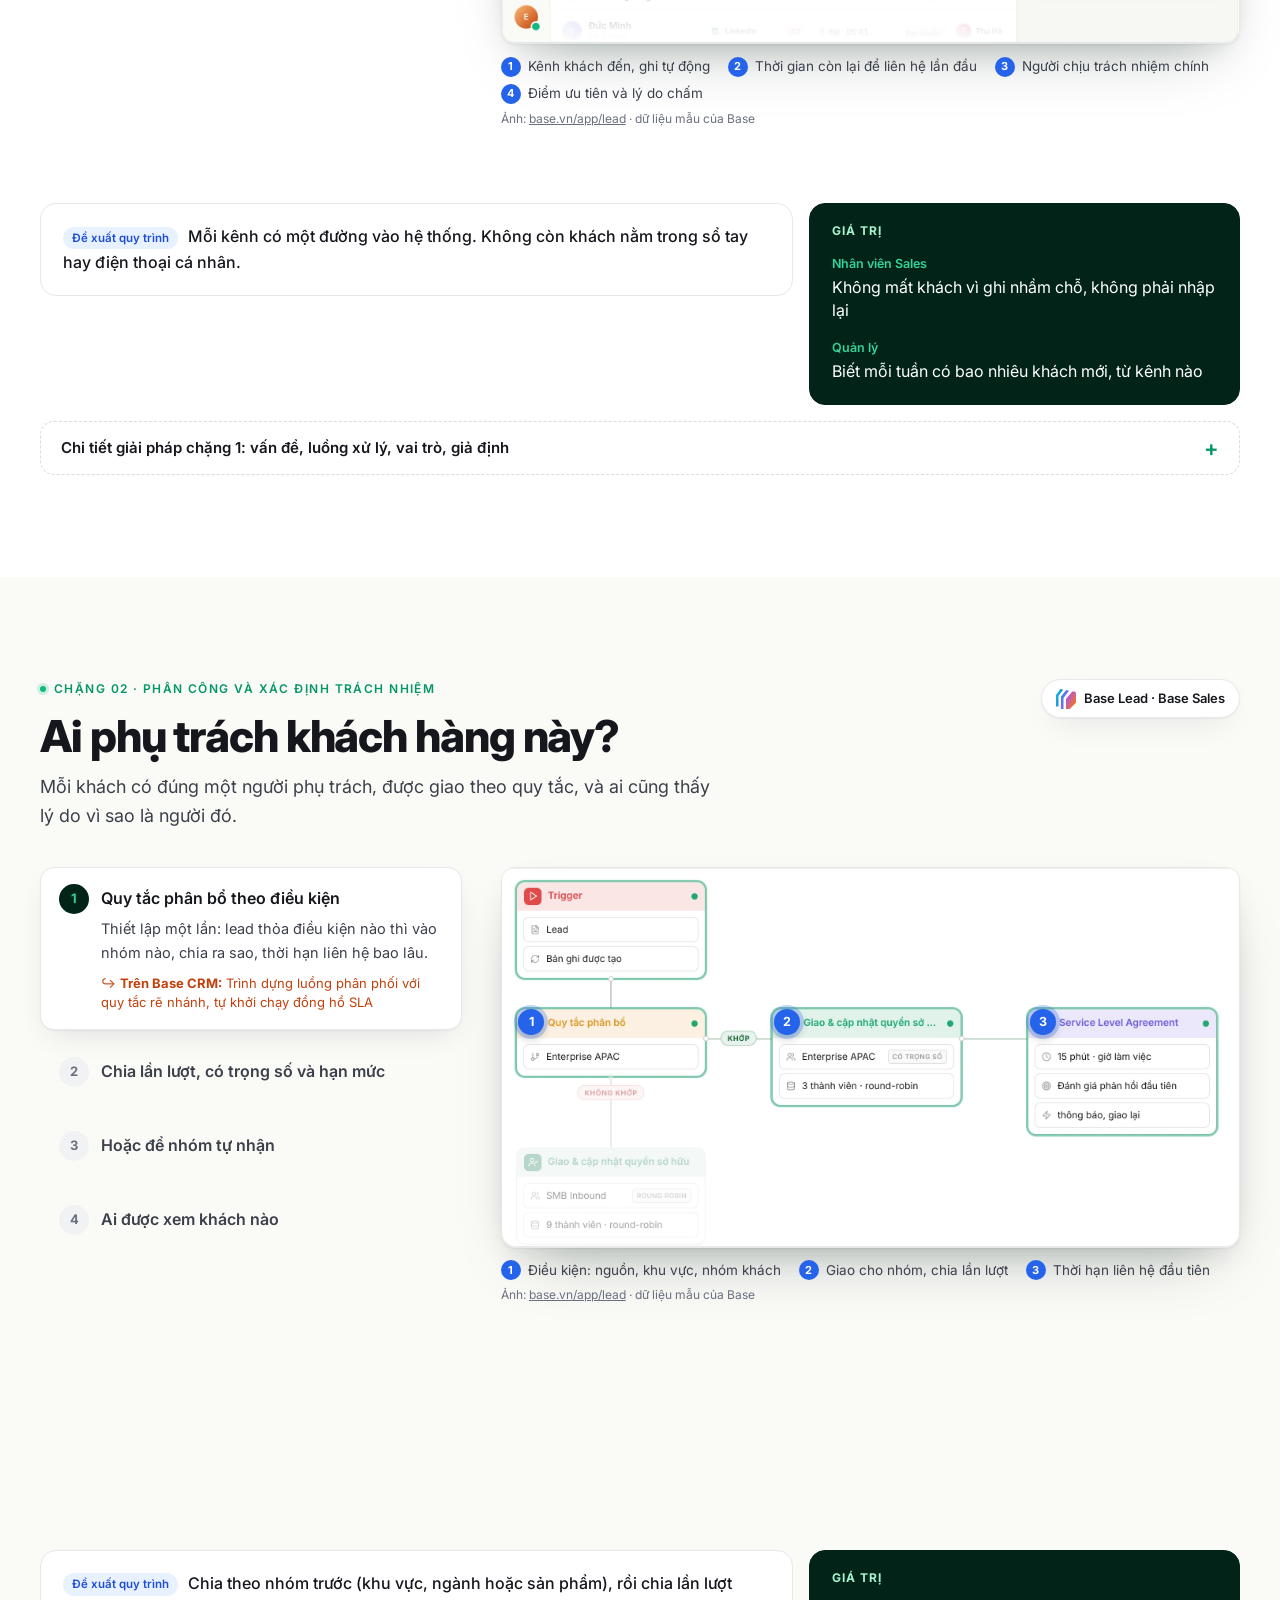
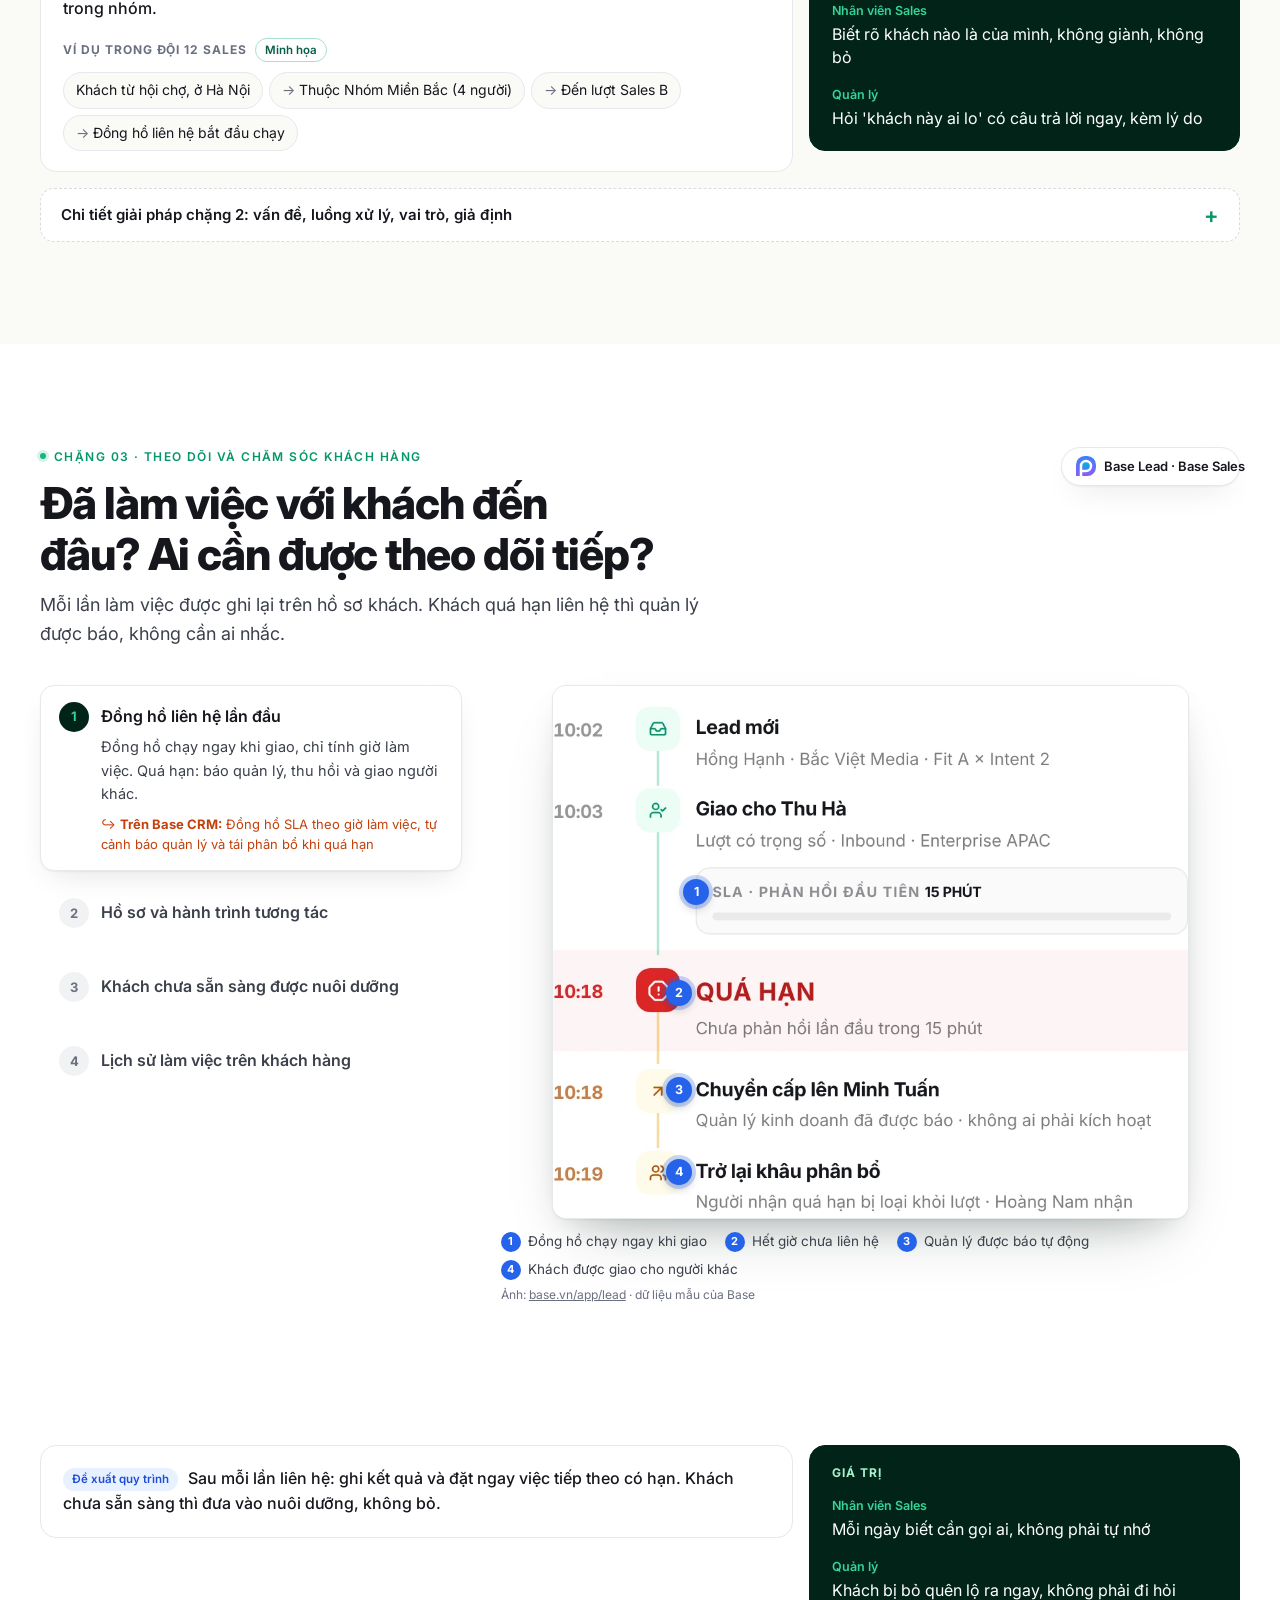
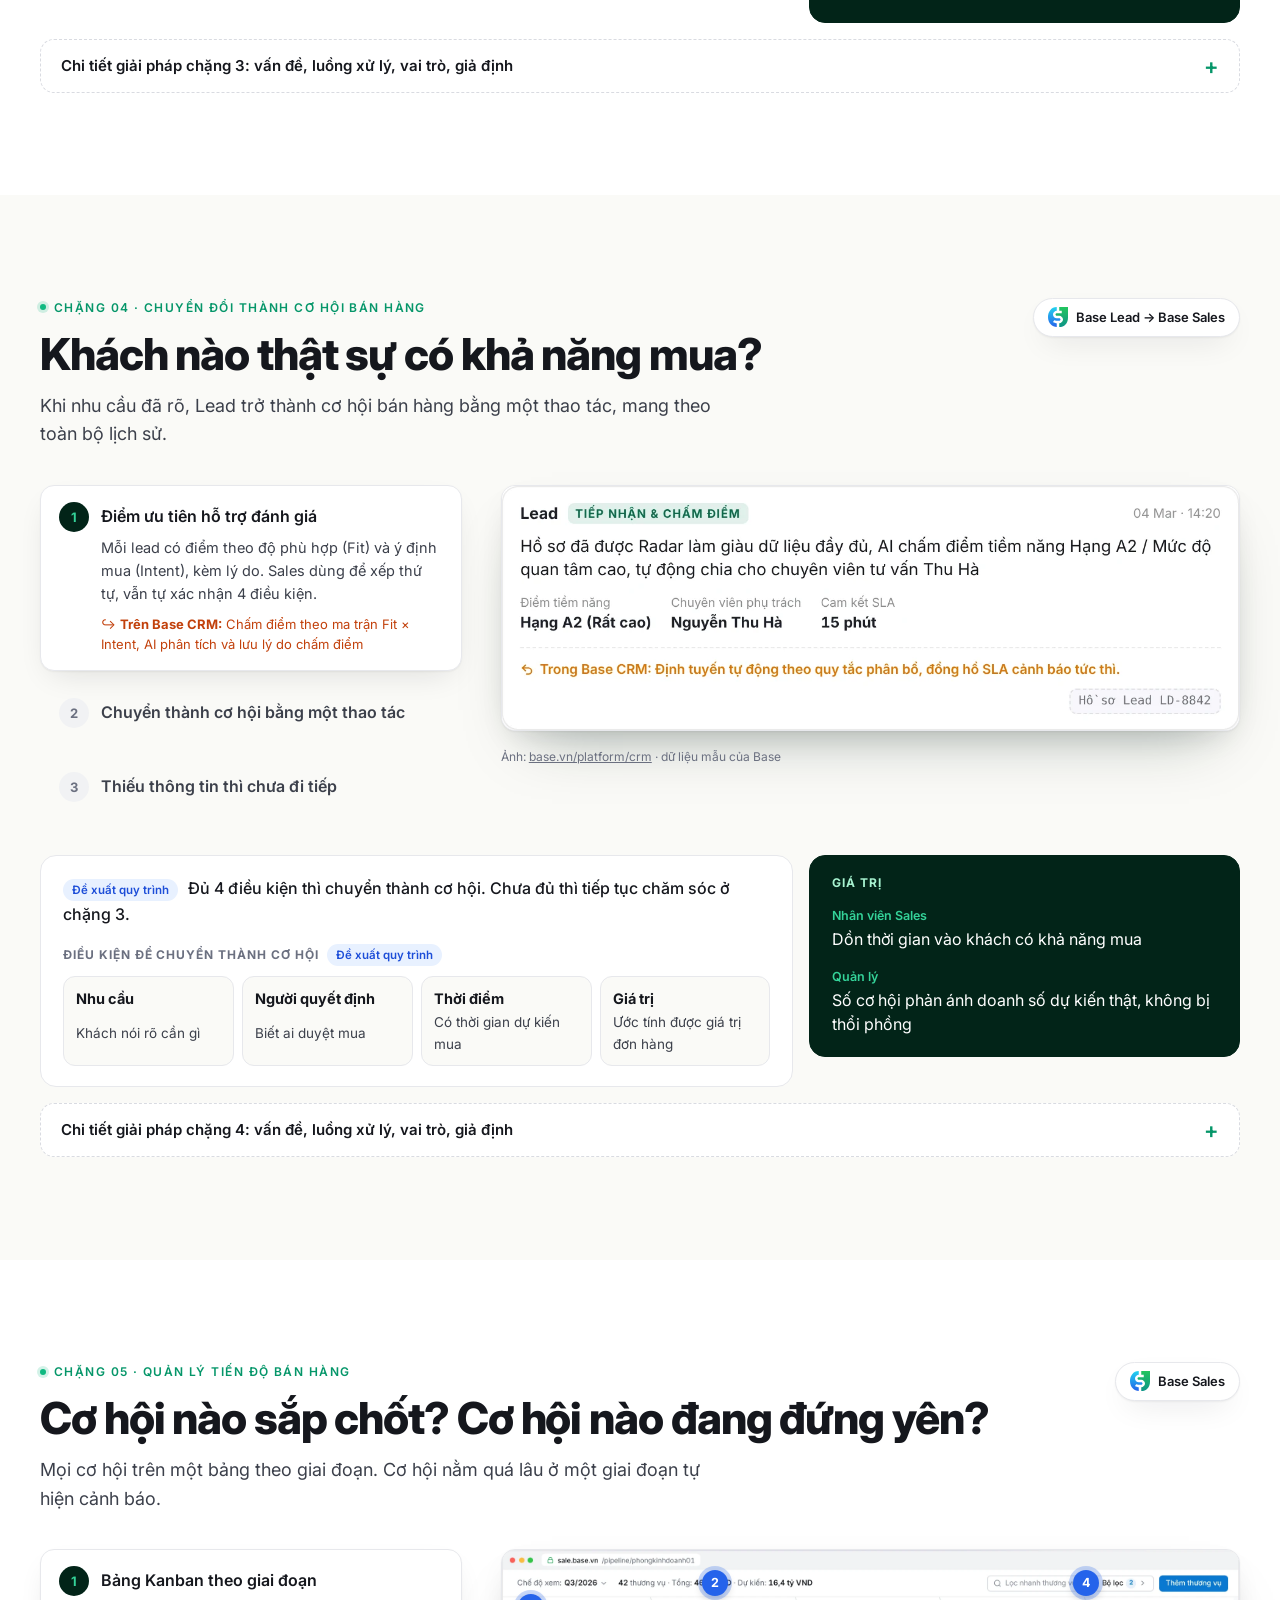
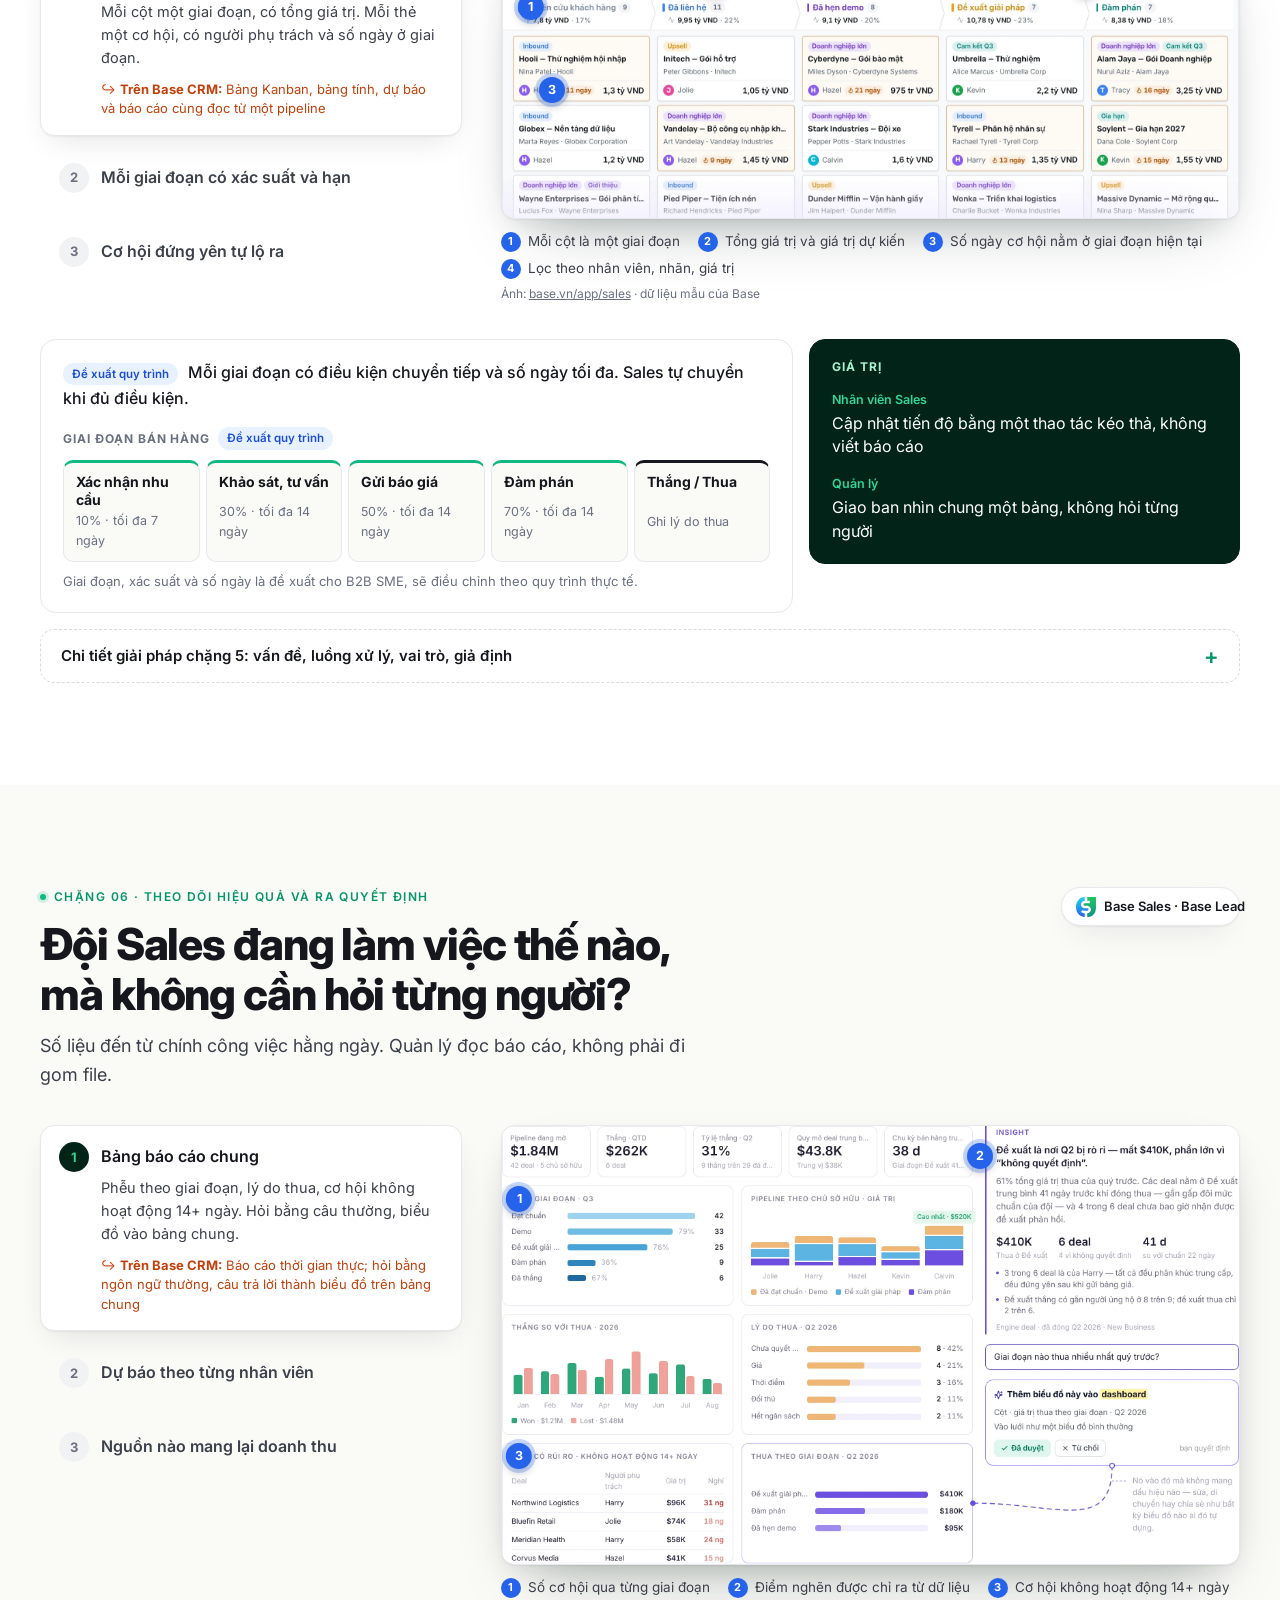
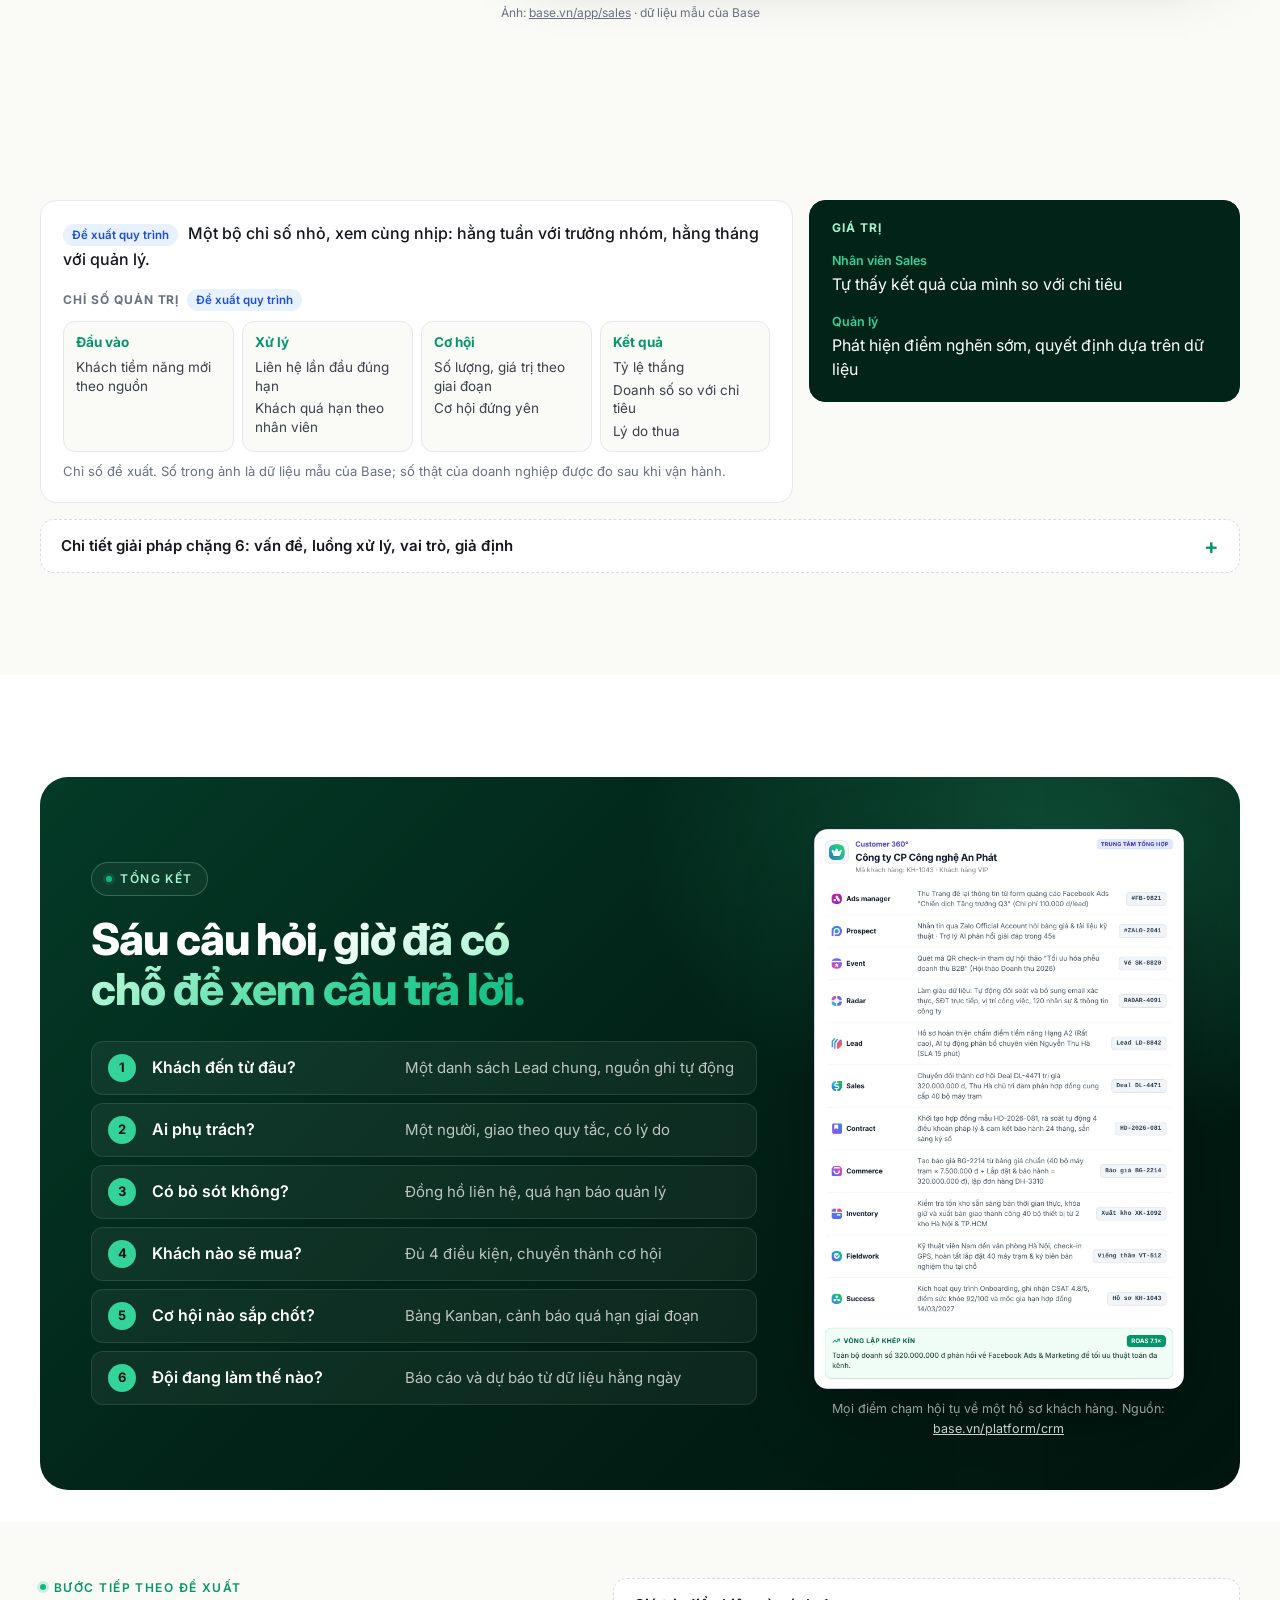
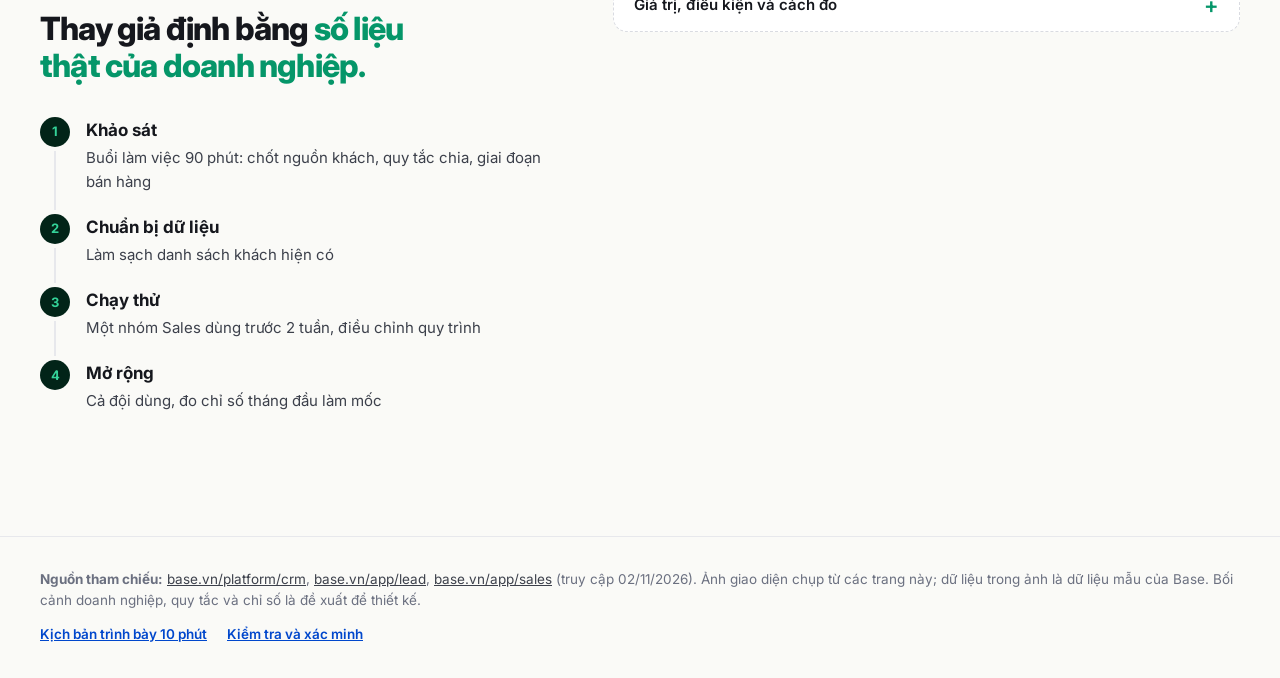
==== commit f5b95608: "Dựng lại thành website cuộn kế thừa base.vn, ảnh giao diện thật - Một trang cuộn: mở đầu, bài toán, " ====
--- a/index.html
+++ b/index.html
@@ -1,284 +1,144 @@
 <!doctype html>
-<html lang="vi" class="no-js">
+<html lang="vi">
 <head>
 <meta charset="utf-8">
 <meta name="viewport" content="width=device-width, initial-scale=1">
-<title>Giải pháp Base CRM · Phân phối thiết bị văn phòng</title>
-<meta name="description" content="Solution design Base CRM với 3 ứng dụng Prospect, Lead, Sales cho công ty phân phối thiết bị văn phòng có 10 sale.">
-<link rel="icon" type="image/png" href="assets/brand/favicon.png">
+<title>Giải pháp CRM cho đội Sales B2B</title>
+<meta name="description" content="Solution design: hành trình quản lý khách hàng và bán hàng cho doanh nghiệp B2B SME có 10–15 nhân viên Sales, minh họa trên giao diện Base CRM.">
 <link rel="preconnect" href="https://fonts.googleapis.com">
 <link rel="preconnect" href="https://fonts.gstatic.com" crossorigin>
 <link href="https://fonts.googleapis.com/css2?family=Inter:wght@400;500;600;700;800&display=swap" rel="stylesheet">
-<link rel="stylesheet" href="style.css?v=9">
+<link rel="stylesheet" href="css/site.css">
 </head>
 <body>
-<a class="skip" href="#tong-quan">Bỏ qua thanh điều hướng</a>
+<a class="skip" href="#bai-toan">Bỏ qua phần mở đầu</a>
 
-<header class="top" id="top">
-  <div class="top-in">
-    <a class="logo" href="#tong-quan" aria-label="Về đầu tài liệu">
-      <img src="assets/brand/logo-base.png" width="120" height="37" alt="Base.vn">
-    </a>
-    <nav class="tabs" id="tabs" aria-label="Các phần của tài liệu">
-      <a href="#tong-quan"><b>1</b><span>Tổng quan</span></a>
-      <a href="#giai-phap"><b>2</b><span>Lưu đồ giải pháp</span></a>
-      <a href="#hanh-trinh"><b>3</b><span>Chi tiết từng bước</span></a>
-      <a href="#quan-ly"><b>4</b><span>Góc quản lý</span></a>
-    </nav>
-    <p class="where" id="where" aria-live="polite"><span id="whereSec">Phần 1/4</span><span id="whereStep"></span></p>
+<header class="nav" id="nav">
+  <div class="nav-pill">
+    <a class="brand" href="#top"><span class="brand-mark" aria-hidden="true"></span>Giải pháp CRM</a>
+    <nav class="jnav" id="jnav" aria-label="Hành trình khách hàng"></nav>
+    <button type="button" class="btn-blue sm" id="presentBtn" aria-pressed="false" title="Phím P">Trình bày</button>
   </div>
-  <div class="bar" aria-hidden="true"><i id="bar"></i></div>
 </header>
 
-<main>
-
-<!-- ============ 1. TỔNG QUAN ============ -->
-<section id="tong-quan" class="sec hero" data-name="Tổng quan" aria-labelledby="h1">
-  <div class="wrap hero-grid">
-    <div class="hero-copy">
-      <p class="part">Phần 1/4 · Tổng quan</p>
-      <h1 id="h1">Không sót khách nào, <em>từ lúc hỏi giá đến lúc chốt đơn</em></h1>
-      <p class="lead">Base CRM cho công ty phân phối thiết bị văn phòng · đội 10 sale</p>
-      <p class="what"><b>CRM là gì?</b> Cuốn sổ khách hàng chung của cả công ty. Ghi một lần, cả đội cùng thấy, hệ thống tự nhắc việc.</p>
-      <ul class="apps" aria-label="Ba ứng dụng trong giải pháp">
-        <li><img src="assets/brand/app-prospect.svg" alt="" width="28" height="28"><div><b>Prospect</b><span>Nhận mọi tin hỏi giá</span></div></li>
-        <li><img src="assets/brand/app-lead.svg" alt="" width="28" height="28"><div><b>Lead</b><span>Chia khách, gọi lại đúng hạn</span></div></li>
-        <li><img src="assets/brand/app-sales.svg" alt="" width="28" height="28"><div><b>Sales</b><span>Theo đến khi chốt đơn</span></div></li>
-      </ul>
-      <div class="cta">
-        <a class="btn" href="#giai-phap">Xem lưu đồ giải pháp <span aria-hidden="true">→</span></a>
+<main id="main">
+  <section class="hero" id="top" aria-labelledby="h-hero">
+    <div class="hero-in">
+      <p class="eyebrow dark">Solution design · Base CRM cho đội 10–15 Sales</p>
+      <h1 id="h-hero">Quản lý khách hàng và đội Sales <span class="grad">trên một hành trình liền mạch</span></h1>
+      <p class="hero-lead">Từ lúc khách để lại thông tin đến lúc quản lý đọc được kết quả. Sáu chặng, mỗi chặng trả lời một câu hỏi quản lý, minh họa bằng giao diện Base CRM.</p>
+      <div class="hero-cta">
+        <a class="btn-white" href="#hanh-trinh">Đi theo hành trình <span aria-hidden="true">→</span></a>
+        <button type="button" class="btn-ghost-dark" id="presentBtn2">Bắt đầu trình bày</button>
       </div>
     </div>
+    <div class="hero-stage">
+      <figure class="hero-side left">
+        <p class="hero-tag">Chấm điểm và phân bổ</p>
+        <img src="assets/base/crm-journey-lead.webp" alt="Thẻ Lead trên Base CRM: chấm điểm hạng A2, tự động chia cho chuyên viên Thu Hà, cam kết SLA 15 phút" width="1208" height="398">
+      </figure>
+      <figure class="hero-win">
+        <p class="hero-tag">Một hồ sơ Lead</p>
+        <div class="win">
+          <div class="win-bar"><i></i><i></i><i></i><span>Base CRM · Lead · Tiếp nhận</span></div>
+          <img src="assets/base/crm-hero-lead.webp" alt="Màn hình Tiếp nhận Lead của Base CRM: danh sách khách với nguồn, điểm, người phụ trách, SLA và hồ sơ Thu Trang bên phải" width="1876" height="1206">
+        </div>
+      </figure>
+      <figure class="hero-side right">
+        <p class="hero-tag">Chuyển thành cơ hội</p>
+        <img src="assets/base/crm-journey-sales.webp" alt="Thẻ Sales trên Base CRM: chuyển Lead thành cơ hội Deal trị giá 320 triệu đồng, giai đoạn Đàm phán" width="1208" height="398">
+      </figure>
+    </div>
+    <p class="hero-src">Giao diện minh họa trên <a href="https://base.vn/platform/crm" target="_blank" rel="noopener">base.vn/platform/crm</a>, dữ liệu mẫu của Base.</p>
+  </section>
 
-    <div class="hero-shots" aria-label="Ảnh giao diện 3 ứng dụng Base CRM">
-      <img class="hs hs-l" src="assets/he-thong/prospect-hopthu.webp" width="586" height="993" alt="Prospect: hộp thư chung">
-      <img class="hs hs-r" src="assets/he-thong/sales-cohoi.webp" width="575" height="993" alt="Sales: một cơ hội bán đi qua các giai đoạn">
-      <img class="hs hs-c" src="assets/he-thong/lead-hoso.webp" width="1996" height="1286" alt="Lead: danh sách khách mới và hồ sơ một khách">
+  <section class="sec" id="bai-toan" aria-labelledby="h-bt">
+    <div class="wrap split">
+      <div class="split-l">
+        <p class="eyebrow">Bài toán</p>
+        <h2 id="h-bt">Khách hàng là tài sản lớn nhất, <span class="green">nhưng đang nằm rải rác.</span></h2>
+        <p class="sub">Thông tin khách nằm trong Excel, Zalo và trí nhớ của từng người. Quản lý không nhìn thấy thì không quản lý được.</p>
+        <div class="ctx" id="ctx"></div>
+      </div>
+      <ol class="problems" id="problems"></ol>
     </div>
-  </div>
-  <div class="wrap">
-    <ol class="agenda" aria-label="Lộ trình trình bày 10 phút">
-      <li><a href="#tong-quan"><b>1</b>Tổng quan<small>1 phút</small></a></li>
-      <li><a href="#giai-phap"><b>2</b>Lưu đồ giải pháp<small>3 phút</small></a></li>
-      <li><a href="#hanh-trinh"><b>3</b>Chi tiết từng bước<small>5 phút</small></a></li>
-      <li><a href="#quan-ly"><b>4</b>Góc quản lý<small>1 phút</small></a></li>
-    </ol>
-  </div>
-</section>
+  </section>
 
-<!-- ============ 2. LƯU ĐỒ GIẢI PHÁP ============ -->
-<section id="giai-phap" class="sec flow-sec" data-name="Lưu đồ giải pháp" aria-labelledby="h-gp">
-  <div class="wrap">
-    <div class="flow-head">
-      <div>
-        <p class="part">Phần 2/4 · Lưu đồ giải pháp</p>
-        <h2 id="h-gp">Ba ứng dụng, một hành trình khách</h2>
+  <section class="sec dark" id="hanh-trinh" aria-labelledby="h-ht">
+    <div class="wrap">
+      <div class="center-head">
+        <p class="eyebrow dark">Hành trình khách hàng</p>
+        <h2 id="h-ht">Một hành trình. <span class="grad">Sáu câu hỏi quản lý.</span></h2>
+        <p class="sub">Đi theo đúng thứ tự một khách hàng đi qua doanh nghiệp. Chọn một chặng để xem cách tổ chức và thao tác trên hệ thống.</p>
       </div>
-      <div class="mode" role="radiogroup" aria-label="Chế độ xem lưu đồ">
-        <button type="button" role="radio" aria-checked="false" data-mode="before">Hôm nay</button>
-        <button type="button" role="radio" aria-checked="true" data-mode="after">Với Base CRM</button>
+      <div class="journey" id="journey"></div>
+    </div>
+  </section>
+
+  <div id="stages"></div>
+
+  <section class="sec" id="tong-ket" aria-labelledby="h-tk">
+    <div class="wrap">
+      <div class="sum-panel">
+        <div class="sum-l">
+          <p class="eyebrow dark">Tổng kết</p>
+          <h2 id="h-tk">Sáu câu hỏi, <span class="grad">giờ đã có chỗ để xem câu trả lời.</span></h2>
+          <ol class="answers" id="answers"></ol>
+        </div>
+        <figure class="sum-r">
+          <button type="button" class="zoom" data-zoom="crm-360" aria-label="Phóng to: Hồ sơ khách hàng 360°"><img src="assets/base/crm-360.webp" alt="Hồ sơ Customer 360° của Base CRM: mọi điểm chạm của Công ty An Phát từ quảng cáo đến chăm sóc sau bán" width="1304" height="1974" loading="lazy"></button>
+          <figcaption>Mọi điểm chạm hội tụ về một hồ sơ khách hàng. Nguồn: <a href="https://base.vn/platform/crm" target="_blank" rel="noopener">base.vn/platform/crm</a></figcaption>
+        </figure>
       </div>
     </div>
+  </section>
 
-    <div class="flow-scroll">
-    <div class="flow is-after" id="flow">
-
-      <div class="lane-l">Khách đến từ</div>
-      <div class="row-in">
-        <span class="ch">Facebook</span><span class="ch">Zalo</span><span class="ch">Website</span><span class="ch">Hotline</span><span class="ch">Hội chợ</span>
-      </div>
-
-      <div class="lane-l">Khách hàng</div>
-      <ol class="row-steps">
-        <li><b>1</b>Hỏi giá</li>
-        <li><b>2</b>Được gọi lại</li>
-        <li><b>3</b>Được tư vấn</li>
-        <li><b>4</b>Báo giá, chốt đơn</li>
-      </ol>
-
-      <div class="lane-l"><span class="only-after">Base CRM</span><span class="only-before">Đội bán hàng</span></div>
-      <div class="row-apps">
-        <div class="app-blk p">
-          <p class="app-h"><img src="assets/brand/app-prospect.svg" alt="" width="22" height="22">Prospect</p>
-          <div class="mods"><a href="#buoc-1" class="mod"><span class="a">Hộp thư chung. AI trả lời ngoài giờ</span><span class="b">Tin nằm trong Zalo riêng, sót khách</span></a></div>
+  <section class="sec soft" id="buoc-tiep" aria-label="Bước tiếp theo">
+    <div class="wrap">
+      <div class="next-row">
+        <div>
+          <p class="eyebrow">Bước tiếp theo đề xuất</p>
+          <h2 class="h-next">Thay giả định bằng <span class="green">số liệu thật của doanh nghiệp.</span></h2>
+          <ol class="next" id="next"></ol>
         </div>
-        <div class="app-blk l span2">
-          <p class="app-h"><img src="assets/brand/app-lead.svg" alt="" width="22" height="22">Lead</p>
-          <div class="mods">
-            <a href="#buoc-2" class="mod"><span class="a">Tự chia khách, gọi trong 15 phút</span><span class="b">Chia tay qua Zalo, gọi chậm</span></a>
-            <a href="#buoc-3" class="mod"><span class="a">Hồ sơ đủ lịch sử, AI chấm điểm</span><span class="b">Đổi sale là hỏi lại từ đầu</span></a>
-          </div>
-        </div>
-        <div class="app-blk s">
-          <p class="app-h"><img src="assets/brand/app-sales.svg" alt="" width="22" height="22">Sales</p>
-          <div class="mods"><a href="#buoc-4" class="mod"><span class="a">Theo từng giai đoạn đến khi chốt</span><span class="b">Báo giá xong quên theo</span></a></div>
+        <div class="sum-detail">
+          <button type="button" class="detail-btn" aria-expanded="false" aria-controls="sumDetail"><span>Giá trị, điều kiện và cách đo</span><i aria-hidden="true">+</i></button>
+          <div class="detail" id="sumDetail" hidden></div>
         </div>
       </div>
-
-      <div class="lane-l">Dữ liệu</div>
-      <div class="row-data">
-        <div class="data-a">
-          <strong>Một hồ sơ khách hàng</strong>
-          <span>Prospect → Lead → Sales tự chuyển, không nhập lại</span>
-        </div>
-        <div class="data-b"><span>Zalo cá nhân</span><span>Excel riêng</span><span>Sổ tay</span></div>
-      </div>
-
-      <div class="lane-l">Giám đốc thấy</div>
-      <div class="row-out">
-        <div class="out-a">
-          <a href="#buoc-1" class="out">Tin chưa ai trả lời</a>
-          <a href="#buoc-2" class="out">Khách mới đã được gọi chưa</a>
-          <a href="#quan-ly" class="out">Doanh số dự kiến tháng</a>
-        </div>
-        <div class="out-b">Phải gọi hỏi từng sale</div>
-      </div>
     </div>
-    </div>
-
-    <p class="flow-hint">Bấm vào một ô để xem màn hình thật của bước đó.</p>
-  </div>
-</section>
-
-<!-- ============ 3. CHI TIẾT TỪNG BƯỚC ============ -->
-<section id="hanh-trinh" class="sec journey" data-name="Chi tiết từng bước" aria-labelledby="h-ht">
-  <div class="wrap">
-    <div class="sec-head">
-      <p class="part">Phần 3/4 · Chi tiết từng bước</p>
-      <h2 id="h-ht">Đi cùng chị Trang, Công ty An Phát, mua thiết bị cho văn phòng mới</h2>
-    </div>
-  </div>
-
-  <div class="rail-wrap" id="railWrap">
-    <div class="wrap rail-in">
-      <button class="nav-btn" id="prevStep" type="button" aria-label="Bước trước">←</button>
-      <ol class="rail" id="rail" role="tablist" aria-label="Bốn bước trong hành trình khách">
-        <li role="presentation"><button role="tab" id="t1" aria-controls="buoc-1" data-step="1"><b>1</b><span>Hỏi giá<small>Prospect</small></span></button></li>
-        <li role="presentation"><button role="tab" id="t2" aria-controls="buoc-2" data-step="2"><b>2</b><span>Được gọi lại<small>Lead</small></span></button></li>
-        <li role="presentation"><button role="tab" id="t3" aria-controls="buoc-3" data-step="3"><b>3</b><span>Được tư vấn<small>Lead</small></span></button></li>
-        <li role="presentation"><button role="tab" id="t4" aria-controls="buoc-4" data-step="4"><b>4</b><span>Báo giá, chốt đơn<small>Sales</small></span></button></li>
-      </ol>
-      <button class="nav-btn" id="nextStep" type="button" aria-label="Bước sau">→</button>
-    </div>
-    <div class="rail-line" aria-hidden="true"><i id="railFill"></i></div>
-  </div>
-
-  <div class="wrap panels" id="panels">
-
-    <article class="panel" id="buoc-1" role="tabpanel" aria-labelledby="t1" data-step="1" data-title="Hỏi giá">
-      <div class="p-copy">
-        <p class="p-count">Bước 1/4 <span class="app-tag p">Prospect</span></p>
-        <h3>Hỏi giá</h3>
-        <p class="who">Chị Trang nhắn Zalo hỏi giá ghế văn phòng lúc 21 giờ.</p>
-        <p class="ba b"><span>Hôm nay</span>Tin nằm trong Zalo riêng của một sale, không ai trả lời.</p>
-        <p class="ba a"><span>Với Base CRM</span>Tin Zalo, Facebook, web về một hộp thư chung. Ngoài giờ có AI trả lời.</p>
-      </div>
-      <div class="p-shots" data-shots>
-        <div class="shot-tabs" role="tablist" aria-label="Màn hình bước 1">
-          <button role="tab" aria-selected="true">Hộp thư chung</button>
-          <button role="tab" aria-selected="false">AI trả lời ngoài giờ</button>
-        </div>
-        <figure class="shot raw tall is-on" data-cap="Bước 1 · Prospect · Hộp thư chung">
-          <button class="zoom" type="button" aria-label="Phóng to ảnh"><img src="assets/he-thong/prospect-hopthu.webp" width="586" height="993" loading="lazy" alt="Hộp thư chung: tin nhắn từ Zalo, WhatsApp, Messenger, Instagram, TikTok về một chỗ"></button>
-        </figure>
-        <figure class="win shot" data-cap="Bước 1 · Prospect · AI trả lời">
-          <div class="win-bar"><i></i><i></i><i></i><span>Base CRM · Prospect · Hộp thư</span></div>
-          <button class="zoom" type="button" aria-label="Phóng to ảnh"><img src="assets/he-thong/prospect.webp" width="1182" height="424" loading="lazy" alt="Tin nhắn có nhãn Trợ lý AI đã trả lời sau 45 giây"></button>
-        </figure>
-      </div>
-    </article>
-
-    <article class="panel" id="buoc-2" role="tabpanel" aria-labelledby="t2" data-step="2" data-title="Được gọi lại">
-      <div class="p-copy">
-        <p class="p-count">Bước 2/4 <span class="app-tag l">Lead</span></p>
-        <h3>Được gọi lại</h3>
-        <p class="who">Chị Trang chờ được gọi, đang hỏi thêm 2 nơi khác.</p>
-        <p class="ba b"><span>Hôm nay</span>Chia khách bằng tay, hôm sau mới gọi. Đối thủ gọi trước.</p>
-        <p class="ba a"><span>Với Base CRM</span>Tự chia khách cho sale. Đồng hồ đếm 15 phút, quá giờ báo trưởng nhóm.</p>
-      </div>
-      <div class="p-shots" data-shots>
-        <div class="shot-tabs" role="tablist" aria-label="Màn hình bước 2">
-          <button role="tab" aria-selected="true">Chia khách</button>
-          <button role="tab" aria-selected="false">Gọi ai trước</button>
-        </div>
-        <figure class="win shot is-on" data-cap="Bước 2 · Lead · Chia khách">
-          <div class="win-bar"><i></i><i></i><i></i><span>Base CRM · Lead · Chia khách</span></div>
-          <button class="zoom" type="button" aria-label="Phóng to ảnh"><img src="assets/he-thong/lead.webp" width="1424" height="538" loading="lazy" alt="Mỗi khách có sale phụ trách và đồng hồ đếm ngược thời gian gọi"></button>
-        </figure>
-        <figure class="win shot" data-cap="Bước 2 · Lead · Gọi ai trước">
-          <div class="win-bar"><i></i><i></i><i></i><span>Base CRM · Lead · AI xếp ưu tiên</span></div>
-          <button class="zoom" type="button" aria-label="Phóng to ảnh"><img src="assets/he-thong/ai-uu-tien.webp" width="1800" height="990" loading="lazy" alt="Sáng có 240 khách mới, AI giải thích vì sao gọi khách này trước"></button>
-        </figure>
-      </div>
-    </article>
-
-    <article class="panel" id="buoc-3" role="tabpanel" aria-labelledby="t3" data-step="3" data-title="Được tư vấn">
-      <div class="p-copy">
-        <p class="p-count">Bước 3/4 <span class="app-tag l">Lead</span></p>
-        <h3>Được tư vấn</h3>
-        <p class="who">Chị Trang gọi lại, gặp một sale khác.</p>
-        <p class="ba b"><span>Hôm nay</span>Sale mới không biết gì, phải hỏi lại từ đầu.</p>
-        <p class="ba a"><span>Với Base CRM</span>Mở hồ sơ là thấy khách đến từ đâu, đã nói gì, ai phụ trách, nên làm gì tiếp.</p>
-      </div>
-      <div class="p-shots" data-shots>
-        <figure class="shot raw is-on" data-cap="Bước 3 · Lead · Hồ sơ khách">
-          <button class="zoom" type="button" aria-label="Phóng to ảnh"><img src="assets/he-thong/lead-hoso.webp" width="1996" height="1286" loading="lazy" alt="Hồ sơ chị Thu Trang: lịch sử tương tác, AI đánh giá, sale phụ trách, việc tiếp theo"></button>
-        </figure>
-      </div>
-    </article>
-
-    <article class="panel" id="buoc-4" role="tabpanel" aria-labelledby="t4" data-step="4" data-title="Báo giá, chốt đơn">
-      <div class="p-copy">
-        <p class="p-count">Bước 4/4 <span class="app-tag s">Sales</span></p>
-        <h3>Báo giá, chốt đơn</h3>
-        <p class="who">Chị Trang nhận báo giá, thương lượng rồi đồng ý mua.</p>
-        <p class="ba b"><span>Hôm nay</span>Gửi báo giá xong quên theo. Không ai biết đơn đang ở đâu.</p>
-        <p class="ba a"><span>Với Base CRM</span>Khách chuyển thành cơ hội bán, giữ đủ lịch sử. Thấy rõ đang ở bước báo giá, đàm phán hay đã chốt.</p>
-      </div>
-      <div class="p-shots" data-shots>
-        <figure class="shot raw tall is-on" data-cap="Bước 4 · Sales · Cơ hội bán">
-          <button class="zoom" type="button" aria-label="Phóng to ảnh"><img src="assets/he-thong/sales-cohoi.webp" width="575" height="993" loading="lazy" alt="Cơ hội bán An Phát đi qua các giai đoạn: đủ điều kiện, gửi báo giá, đàm phán, thắng"></button>
-        </figure>
-      </div>
-    </article>
-
-    <div class="panel-foot">
-      <button class="btn ghost sm" id="footPrev" type="button">← Bước trước</button>
-      <a class="back" href="#giai-phap">↑ Về lưu đồ</a>
-      <button class="btn sm" id="footNext" type="button">Bước sau →</button>
-    </div>
-  </div>
-</section>
-
-<!-- ============ 4. GÓC QUẢN LÝ ============ -->
-<section id="quan-ly" class="sec alt" data-name="Góc quản lý" aria-labelledby="h-ql">
-  <div class="wrap mgr-grid">
-    <div>
-      <p class="part">Phần 4/4 · Góc quản lý</p>
-      <h2 id="h-ql">“Tháng này về bao nhiêu?”</h2>
-      <p class="mgr-sub">Mở <b>Sales</b> là thấy doanh số dự kiến của từng sale: phần chắc chắn và phần còn khả năng. Không cần gọi hỏi.</p>
-    </div>
-    <figure class="win">
-      <div class="win-bar"><i></i><i></i><i></i><span>Base CRM · Sales · Doanh số dự kiến</span></div>
-      <button class="zoom" type="button" aria-label="Phóng to ảnh"><img src="assets/he-thong/sales.webp" width="1422" height="692" loading="lazy" alt="Chỉ tiêu, dự báo, phần chắc chắn và phần còn khả năng theo từng sale"></button>
-    </figure>
-  </div>
-  <div class="wrap"><p class="source">Ảnh giao diện chụp từ <a href="https://base.vn/platform/crm" target="_blank" rel="noopener">base.vn/platform/crm</a> ngày 02/11/2026. Tên khách, số liệu là dữ liệu mẫu.</p></div>
-</section>
-
+  </section>
 </main>
 
-<div class="lb" id="lb" role="dialog" aria-modal="true" aria-labelledby="lbCap" hidden>
-  <div class="lb-top">
-    <p id="lbCap"></p>
-    <button type="button" class="lb-x" id="lbClose" aria-label="Đóng (Esc)">✕</button>
+<footer class="foot">
+  <div class="wrap foot-in">
+    <p><b>Nguồn tham chiếu:</b> <a href="https://base.vn/platform/crm" target="_blank" rel="noopener">base.vn/platform/crm</a>, <a href="https://base.vn/app/lead" target="_blank" rel="noopener">base.vn/app/lead</a>, <a href="https://base.vn/app/sales" target="_blank" rel="noopener">base.vn/app/sales</a> (truy cập 02/11/2026). Ảnh giao diện chụp từ các trang này; dữ liệu trong ảnh là dữ liệu mẫu của Base. Bối cảnh doanh nghiệp, quy tắc và chỉ số là đề xuất để thiết kế.</p>
+    <p class="foot-links"><a href="script.html">Kịch bản trình bày 10 phút</a><a href="qa.html">Kiểm tra và xác minh</a></p>
   </div>
-  <div class="lb-body"><img id="lbImg" alt=""></div>
-  <p class="lb-hint">Bấm ra ngoài hoặc nhấn Esc để quay lại đúng chỗ đang xem</p>
+</footer>
+
+<div class="hud" id="hud" hidden>
+  <button type="button" class="hud-btn" id="hudPrev" aria-label="Lùi một bước">←</button>
+  <span class="hud-where" id="hudWhere" aria-live="polite"></span>
+  <button type="button" class="hud-btn" id="hudNext" aria-label="Tiến một bước">→</button>
+  <span class="hud-sep" aria-hidden="true"></span>
+  <button type="button" class="hud-txt" id="hudNotes" aria-pressed="false" title="Phím N">Ghi chú</button>
+  <span class="hud-time" id="hudTime">00:00</span>
+  <button type="button" class="hud-txt" id="hudTimer">Bắt đầu giờ</button>
+  <button type="button" class="hud-txt" id="hudExit" title="Phím Esc">Thoát</button>
 </div>
+<aside class="notes" id="notes" hidden aria-label="Ghi chú người trình bày">
+  <p class="notes-plan" id="notesPlan"></p>
+  <ul id="notesList"></ul>
+</aside>
 
-<p class="keys" aria-hidden="true">Phím <kbd>1</kbd>–<kbd>4</kbd> chuyển phần · <kbd>←</kbd><kbd>→</kbd> chuyển bước</p>
+<dialog class="lightbox" id="lightbox" aria-label="Ảnh phóng to">
+  <form method="dialog"><button class="lb-x" aria-label="Đóng ảnh">×</button></form>
+  <div id="lbBody"></div>
+</dialog>
 
-<script src="app.js?v=9"></script>
+<script src="js/content.js"></script>
+<script src="js/marks.js"></script>
+<script src="js/site.js"></script>
 </body>
 </html>
--- a/css/site.css
+++ b/css/site.css
@@ -0,0 +1,484 @@
+/* =====================================================================
+   GIẢI PHÁP CRM · ngôn ngữ thiết kế kế thừa từ base.vn/platform/crm
+   - Inter cho toàn bộ chữ
+   - Hero và các khối nhấn: nền xanh lá đậm, chữ trắng, điểm nhấn gradient xanh bạc hà
+   - Khối nội dung: nền trắng / kem nhạt, thẻ trắng viền mảnh, bo 16–20px
+   - Nút chính: viên thuốc gradient xanh dương; nút phụ: viên trắng
+   - Ghi chú "Trong Base CRM" màu cam như trên trang gốc
+   Trang chỉ có giao diện sáng, giống base.vn.
+   ===================================================================== */
+:root {
+  --ink: #15171d;
+  --ink-2: #3c404b;
+  --muted: #6b7080;
+  --line: #e7e8ec;
+  --line-2: #d9dbe1;
+  --white: #ffffff;
+  --soft: #fafaf7;
+  --g950: #01150e;
+  --g900: #022418;
+  --g800: #043a27;
+  --g600: #059669;
+  --g500: #10b981;
+  --g400: #34d399;
+  --g200: #a7f3d0;
+  --g50: #ecfdf5;
+  --b1: #003cb3;
+  --b2: #0047cc;
+  --b3: #08246b;
+  --orange: #c2410c;
+  --orange-soft: #fff4ec;
+  --amber: #92400e;
+  --amber-soft: #fef3c7;
+  --mark: #2563eb;
+  --font: "Inter", ui-sans-serif, system-ui, -apple-system, "Segoe UI", Roboto, sans-serif;
+  --r: 16px;
+  --shadow: 0 1px 2px rgba(21, 23, 29, .05), 0 12px 32px -12px rgba(21, 23, 29, .14);
+  --shadow-lg: 0 30px 80px -20px rgba(0, 0, 0, .45);
+  --nav-h: 76px;
+  color-scheme: light;
+}
+* { box-sizing: border-box; }
+[hidden] { display: none !important; }
+html { scroll-padding-top: 0; }
+body {
+  margin: 0; background: var(--white); color: var(--ink);
+  font: 400 16px/1.6 var(--font); -webkit-font-smoothing: antialiased;
+}
+h1, h2, h3, h4, h5 { margin: 0; font-weight: 700; letter-spacing: -0.02em; line-height: 1.15; text-wrap: balance; }
+p { margin: 0; }
+ul, ol { margin: 0; padding: 0; }
+a { color: var(--b2); }
+button { font: inherit; color: inherit; }
+img { max-width: 100%; height: auto; display: block; }
+:focus-visible { outline: 3px solid var(--b2); outline-offset: 2px; border-radius: 8px; }
+.skip { position: absolute; left: -999px; top: 8px; z-index: 100; background: var(--ink); color: #fff; padding: 8px 12px; border-radius: 8px; }
+.skip:focus { left: 8px; }
+.wrap { max-width: 1240px; margin: 0 auto; padding-left: max(20px, env(safe-area-inset-left, 0px)); padding-right: max(20px, env(safe-area-inset-right, 0px)); }
+.fine { font-size: 13px; color: var(--muted); line-height: 1.5; }
+
+/* ------------------------------- Chữ ------------------------------- */
+.eyebrow {
+  justify-self: start; display: inline-flex; align-items: center; gap: 8px;
+  font-size: 12px; font-weight: 600; letter-spacing: .12em; text-transform: uppercase; color: var(--g600);
+}
+.eyebrow::before { content: ""; width: 6px; height: 6px; border-radius: 50%; background: var(--g500); box-shadow: 0 0 0 3px rgba(16, 185, 129, .18); }
+.eyebrow.dark { color: var(--g200); border: 1px solid rgba(167, 243, 208, .25); background: rgba(255, 255, 255, .04); padding: 6px 14px; border-radius: 999px; }
+.grad { background: linear-gradient(135deg, #fff, var(--g200) 35%, var(--g400) 70%, var(--g500)); -webkit-background-clip: text; background-clip: text; color: transparent; }
+.green { color: var(--g600); }
+h2 { font-size: clamp(30px, 3.2vw + 6px, 44px); font-weight: 800; letter-spacing: -0.025em; }
+.sub { font-size: clamp(16px, .4vw + 14px, 18px); color: var(--ink-2); max-width: 62ch; }
+.dark .sub, .sum-panel .sub { color: rgba(255, 255, 255, .72); }
+
+/* ------------------------------- Nút ------------------------------- */
+.btn-blue {
+  border: 0; cursor: pointer; white-space: nowrap; color: #fff; font-weight: 700; font-size: 14px;
+  background: linear-gradient(to right, var(--b1), var(--b2), var(--b3));
+  padding: 10px 20px; border-radius: 999px; box-shadow: 0 4px 16px rgba(0, 60, 179, .35);
+}
+.btn-blue:hover { filter: brightness(.92); }
+.btn-blue.sm { padding: 8px 16px; font-size: 13.5px; }
+.btn-blue[aria-pressed="true"] { background: var(--ink); box-shadow: none; }
+.btn-white {
+  display: inline-flex; align-items: center; gap: 8px; height: 48px; padding: 0 22px; border-radius: 999px;
+  background: #fff; color: var(--ink); font-weight: 600; font-size: 15px; text-decoration: none;
+  box-shadow: 0 0 0 0 rgba(255, 255, 255, .45); animation: pulse 2.6s ease-out infinite;
+}
+.btn-white:hover { background: #f1f5f3; }
+.btn-ghost-dark {
+  height: 48px; padding: 0 22px; border-radius: 999px; cursor: pointer; font-weight: 600; font-size: 15px;
+  background: rgba(255, 255, 255, .06); color: #fff; border: 1px solid rgba(255, 255, 255, .22);
+}
+.btn-ghost-dark:hover { background: rgba(255, 255, 255, .12); }
+@keyframes pulse { 0% { box-shadow: 0 0 0 0 rgba(255, 255, 255, .4); } 70%, 100% { box-shadow: 0 0 0 14px rgba(255, 255, 255, 0); } }
+
+/* ------------------------------- Nav ------------------------------- */
+.nav { position: sticky; top: env(safe-area-inset-top, 0px); z-index: 50; padding: 12px max(16px, env(safe-area-inset-left, 0px)) 0; pointer-events: none; height: 0; }
+.nav-pill {
+  pointer-events: auto; max-width: 1240px; margin: 0 auto; height: 52px;
+  display: flex; align-items: center; gap: 14px; padding: 0 8px 0 18px;
+  background: rgba(255, 255, 255, .92); backdrop-filter: blur(14px) saturate(1.4);
+  border: 1px solid rgba(21, 23, 29, .06); border-radius: 999px; box-shadow: 0 8px 30px -12px rgba(0, 0, 0, .25);
+}
+.brand { display: flex; align-items: center; gap: 8px; font-weight: 800; font-size: 15px; color: var(--ink); text-decoration: none; white-space: nowrap; letter-spacing: -0.01em; }
+.brand-mark { width: 22px; height: 22px; border-radius: 7px; background: conic-gradient(from 210deg, var(--g500), var(--g800), var(--b2), var(--g400), var(--g500)); }
+.jnav { flex: 1; min-width: 0; overflow-x: auto; scrollbar-width: none; }
+.jnav::-webkit-scrollbar { display: none; }
+.jnav ol { list-style: none; display: flex; gap: 2px; justify-content: safe center; min-width: max-content; }
+.jnav a {
+  display: flex; align-items: center; gap: 6px; padding: 6px 10px; border-radius: 999px;
+  font-size: 13.5px; font-weight: 500; color: var(--ink-2); text-decoration: none; white-space: nowrap;
+}
+.jnav a i { font-style: normal; width: 20px; height: 20px; border-radius: 50%; display: grid; place-items: center; font-size: 11px; font-weight: 700; background: #f1f2f4; color: var(--muted); }
+.jnav a:hover { background: #f3f4f6; }
+.jnav a[aria-current] { background: var(--g900); color: #fff; }
+.jnav a[aria-current] i { background: var(--g400); color: var(--g950); }
+
+/* ------------------------------- Hero ------------------------------- */
+.hero {
+  position: relative; isolation: isolate; overflow: hidden; color: #fff; text-align: center;
+  background: linear-gradient(#043a27 0%, #022418 28%, #01150e 100%);
+  padding: calc(var(--nav-h) + 48px) 0 28px;
+}
+.hero::before {
+  content: ""; position: absolute; inset: 0; z-index: -1; pointer-events: none;
+  background:
+    radial-gradient(60% 45% at 50% 0%, rgba(52, 211, 153, .22), transparent 70%),
+    radial-gradient(circle at 1px 1px, rgba(255, 255, 255, .08) 1px, transparent 1.5px) 0 0 / 22px 22px;
+  -webkit-mask-image: linear-gradient(#000 55%, transparent);
+          mask-image: linear-gradient(#000 55%, transparent);
+}
+.hero-in { max-width: 980px; margin: 0 auto; padding: 0 20px; display: grid; justify-items: center; gap: 18px; }
+.hero h1 { font-size: clamp(34px, 4.2vw + 10px, 60px); font-weight: 700; letter-spacing: -0.03em; line-height: 1.08; max-width: 22ch; }
+.hero-lead { font-size: clamp(16px, .5vw + 14px, 19px); color: rgba(255, 255, 255, .74); max-width: 62ch; }
+.hero-cta { display: flex; gap: 12px; flex-wrap: wrap; justify-content: center; margin-top: 8px; }
+.hero-stage {
+  position: relative; max-width: 1240px; margin: 48px auto 0; padding: 0 20px;
+  display: grid; grid-template-columns: 1fr minmax(0, 2.4fr) 1fr; align-items: center; gap: 0;
+}
+.hero-tag { font-size: 11px; font-weight: 600; letter-spacing: .14em; text-transform: uppercase; color: var(--g200); margin-bottom: 10px; opacity: .85; }
+.hero-win { margin: 0; position: relative; z-index: 2; }
+.win { background: #fff; border-radius: 14px; overflow: hidden; box-shadow: var(--shadow-lg); border: 1px solid rgba(255, 255, 255, .5); }
+.win-bar { display: flex; align-items: center; gap: 6px; height: 32px; padding: 0 12px; background: #f4f5f7; border-bottom: 1px solid var(--line); }
+.win-bar i { width: 10px; height: 10px; border-radius: 50%; background: #ff5f57; }
+.win-bar i:nth-child(2) { background: #febc2e; }
+.win-bar i:nth-child(3) { background: #28c840; }
+.win-bar span { margin-left: 10px; font-size: 11.5px; color: var(--muted); font-weight: 500; white-space: nowrap; overflow: hidden; text-overflow: ellipsis; }
+.hero-side { margin: 0; position: relative; z-index: 1; }
+.hero-side img { border-radius: 12px; box-shadow: var(--shadow-lg); background: #fff; }
+.hero-side.left { transform: translateX(28px) rotate(-2deg); animation: floatA 7s ease-in-out infinite; }
+.hero-side.right { transform: translateX(-28px) rotate(2deg); animation: floatB 7s ease-in-out infinite; }
+@keyframes floatA { 50% { transform: translateX(28px) translateY(-10px) rotate(-2deg); } }
+@keyframes floatB { 50% { transform: translateX(-28px) translateY(10px) rotate(2deg); } }
+.hero-src { font-size: 12px; color: rgba(255, 255, 255, .5); margin-top: 18px; }
+.hero-src a { color: rgba(255, 255, 255, .75); }
+
+/* ------------------------------ Section ------------------------------ */
+.sec { padding: clamp(64px, 8vw, 112px) 0; scroll-margin-top: 0; }
+.sec.soft { background: var(--soft); }
+.sec.dark { background: linear-gradient(#01150e, #022418 60%, #01150e); color: #fff; }
+.center-head { text-align: center; display: grid; justify-items: center; gap: 14px; margin-bottom: 48px; }
+.center-head .eyebrow, .hero-in .eyebrow { justify-self: center; }
+
+/* Bài toán */
+.split { display: grid; grid-template-columns: minmax(0, 5fr) minmax(0, 6fr); gap: clamp(32px, 5vw, 80px); align-items: start; }
+.split-l { position: sticky; top: calc(var(--nav-h) + 20px); display: grid; gap: 16px; }
+.ctx { margin-top: 8px; padding: 16px 18px; border-radius: 14px; background: var(--g50); border: 1px solid #c7f0dd; display: grid; gap: 6px; color: #065f46; font-size: 15px; }
+.tag { display: inline-flex; align-items: center; gap: 5px; vertical-align: middle; font-size: 11.5px; font-weight: 600; padding: 2px 9px; border-radius: 999px; white-space: nowrap; letter-spacing: 0; text-transform: none; line-height: 1.6; }
+.tag.proc { background: #e8f1ff; color: #1d4ed8; }
+.tag.ctx-tag { background: #fff; color: #065f46; border: 1px solid #a7e3c8; justify-self: start; }
+.tag.pend { background: var(--amber-soft); color: var(--amber); }
+.problems { list-style: none; display: grid; gap: 14px; position: relative; }
+.problems::before { content: ""; position: absolute; left: 19px; top: 24px; bottom: 24px; width: 2px; background: linear-gradient(var(--line-2), transparent); }
+.problems li {
+  position: relative; display: grid; grid-template-columns: 40px 1fr auto; gap: 14px; align-items: start;
+  background: #fff; border: 1px solid var(--line); border-radius: var(--r); padding: 18px 20px 18px 0; box-shadow: var(--shadow);
+}
+.pdot { width: 14px; height: 14px; margin: 6px 0 0 13px; border-radius: 50%; background: #fff; border: 3px solid #f97316; }
+.problems b { font-size: 17px; }
+.problems p { color: var(--ink-2); font-size: 15px; }
+.plink { font-size: 13px; font-weight: 600; color: var(--g600); text-decoration: none; white-space: nowrap; align-self: center; }
+.plink:hover { text-decoration: underline; }
+
+/* Hành trình */
+.journey { display: grid; gap: 12px; }
+.jgroups, .jcards { display: grid; grid-template-columns: repeat(6, 1fr); gap: 14px; }
+.jgroups span { font-size: 11.5px; font-weight: 600; letter-spacing: .1em; text-transform: uppercase; color: var(--g200); text-align: center; padding-bottom: 8px; border-bottom: 1px dashed rgba(167, 243, 208, .35); }
+.jcards { list-style: none; }
+.jcards li { display: flex; }
+.jcard {
+  flex: 1; display: grid; grid-template-rows: auto auto 1fr auto; gap: 10px; padding: 18px; border-radius: var(--r);
+  background: rgba(255, 255, 255, .04); border: 1px solid rgba(255, 255, 255, .1); color: #fff; text-decoration: none;
+  transition: background .2s, border-color .2s, transform .2s;
+}
+.jcard:hover { background: rgba(255, 255, 255, .08); border-color: rgba(52, 211, 153, .55); transform: translateY(-3px); }
+.jtop { display: flex; align-items: center; justify-content: space-between; }
+.jn { font-size: 12px; font-weight: 600; color: var(--g200); letter-spacing: .06em; }
+.jcard b { font-size: 16px; line-height: 1.3; }
+.jq { font-size: 14px; color: rgba(255, 255, 255, .68); }
+.japp { font-size: 12px; color: var(--g400); font-weight: 600; }
+
+/* ------------------------------- Chặng ------------------------------- */
+.st-head { display: flex; justify-content: space-between; align-items: flex-start; gap: 24px; margin-bottom: 36px; }
+.st-head > div { display: grid; gap: 12px; }
+.app-chip { display: inline-flex; align-items: center; gap: 8px; white-space: nowrap; font-size: 13px; font-weight: 600; padding: 8px 14px; border-radius: 999px; background: #fff; border: 1px solid var(--line); box-shadow: var(--shadow); }
+.st-grid { display: grid; grid-template-columns: minmax(0, 4fr) minmax(0, 7fr); gap: clamp(20px, 3vw, 40px); align-items: start; }
+.steps { display: grid; gap: 10px; }
+.step {
+  position: relative; overflow: hidden; display: grid; grid-template-columns: 30px 1fr; gap: 12px; text-align: left;
+  padding: 16px 18px; border-radius: 14px; cursor: pointer; background: transparent; border: 1px solid transparent;
+  transition: background .2s, border-color .2s;
+}
+.step:hover { background: rgba(21, 23, 29, .03); }
+.step-n { width: 30px; height: 30px; border-radius: 50%; display: grid; place-items: center; font-size: 13px; font-weight: 700; background: #f1f2f4; color: var(--muted); }
+.step-h { display: block; font-weight: 600; font-size: 16px; color: var(--ink-2); line-height: 1.35; padding-top: 4px; }
+.step-b { display: none; margin-top: 8px; }
+.step-t { display: block; font-size: 14.5px; color: var(--ink-2); }
+.sysline { display: block; margin-top: 10px; font-size: 13px; line-height: 1.5; color: var(--orange); }
+.sysline::before { content: "↪ "; }
+.sys-k { font-weight: 700; }
+.step[aria-selected="true"] { background: #fff; border-color: var(--line); box-shadow: var(--shadow); }
+.step[aria-selected="true"] .step-n { background: var(--g900); color: var(--g400); }
+.step[aria-selected="true"] .step-h { color: var(--ink); }
+.step[aria-selected="true"] .step-b { display: block; }
+.step-bar { position: absolute; left: 18px; right: 18px; bottom: 0; height: 2px; background: transparent; }
+.step-bar i { display: block; height: 100%; width: 0; background: linear-gradient(to right, var(--g500), var(--g400)); }
+.step.playing .step-bar { background: var(--line); }
+.step.playing .step-bar i { animation: bar var(--dur, 7s) linear forwards; }
+@keyframes bar { to { width: 100%; } }
+
+.view { min-width: 0; opacity: 0; transform: translateY(6px); transition: opacity .35s ease, transform .35s ease; }
+.view.in { opacity: 1; transform: none; }
+.shot { margin: 0; display: grid; gap: 12px; }
+.shot .frame { width: 100%; margin: 0 auto; border-radius: 14px; overflow: hidden; background: #fff; border: 1px solid var(--line); box-shadow: var(--shadow), 0 30px 60px -30px rgba(2, 36, 24, .35); border-color: var(--line); }
+.shot-img { position: relative; background: #fff; }
+.view .shot { min-height: calc(var(--shot-h, 0px) + 84px); align-content: start; }
+.view .frame { min-height: 0; }
+.zoom { display: block; width: 100%; padding: 0; border: 0; background: none; cursor: zoom-in; }
+.zoom img { width: 100%; max-height: 640px; object-fit: contain; object-position: top center; }
+.mk {
+  position: absolute; transform: translate(calc(-100% - 3px), -50%); width: 26px; height: 26px; border-radius: 50%;
+  display: grid; place-items: center; font-size: 12.5px; font-weight: 700; color: #fff; background: var(--mark);
+  box-shadow: 0 0 0 4px rgba(37, 99, 235, .25), 0 4px 10px rgba(0, 0, 0, .2); pointer-events: auto; transition: box-shadow .15s, transform .15s;
+}
+.mk.on { transform: translate(calc(-100% - 3px), -50%) scale(1.15); box-shadow: 0 0 0 7px rgba(37, 99, 235, .3); }
+.mk.edge { transform: translate(-20%, -50%); }
+.mk.edge.on { transform: translate(-20%, -50%) scale(1.15); }
+.legend { list-style: none; display: flex; flex-wrap: wrap; gap: 6px 18px; font-size: 13.5px; color: var(--ink-2); }
+.legend li { display: inline-flex; align-items: center; gap: 7px; }
+.legend li.on { color: var(--mark); }
+.ln { width: 20px; height: 20px; border-radius: 50%; display: grid; place-items: center; font-size: 11px; font-weight: 700; background: var(--mark); color: #fff; flex: none; }
+.src { font-size: 12px; color: var(--muted); display: block; margin-top: 4px; }
+.src a { color: var(--muted); }
+
+.st-foot { display: grid; grid-template-columns: minmax(0, 7fr) minmax(0, 4fr); gap: 16px; margin-top: 36px; align-items: start; scroll-margin-bottom: 96px; }
+.card { background: #fff; border: 1px solid var(--line); border-radius: var(--r); padding: 20px 22px; display: grid; gap: 16px; align-content: start; }
+.org-t { font-size: 16px; font-weight: 500; }
+.org-t .tag { margin-right: 6px; }
+.ex { display: grid; gap: 10px; }
+.ex h4, .val h4 { font-size: 12px; text-transform: uppercase; letter-spacing: .08em; color: var(--muted); display: flex; align-items: center; gap: 8px; flex-wrap: wrap; }
+.chain { list-style: none; display: flex; flex-wrap: wrap; gap: 6px; }
+.chain li { font-size: 14px; padding: 6px 12px; border-radius: 999px; background: var(--soft); border: 1px solid var(--line); }
+.chain li + li::before { content: "→ "; color: var(--muted); }
+.crit { list-style: none; display: grid; grid-template-columns: repeat(4, 1fr); gap: 8px; }
+.crit li { display: grid; gap: 2px; padding: 10px 12px; border-radius: 12px; background: var(--soft); border: 1px solid var(--line); font-size: 13.5px; color: var(--ink-2); }
+.crit b { color: var(--ink); font-size: 14.5px; }
+.pipe { list-style: none; display: grid; grid-template-columns: repeat(5, 1fr); gap: 6px; }
+.pipe li { display: grid; gap: 2px; padding: 10px 12px; border-radius: 10px; background: var(--soft); border: 1px solid var(--line); border-top: 3px solid var(--g500); font-size: 12.5px; color: var(--muted); }
+.pipe li:last-child { border-top-color: var(--ink); }
+.pipe b { color: var(--ink); font-size: 14px; line-height: 1.3; }
+.metrics { display: grid; grid-template-columns: repeat(4, 1fr); gap: 8px; margin: 0; }
+.metrics > div { padding: 10px 12px; border-radius: 12px; background: var(--soft); border: 1px solid var(--line); }
+.metrics dt { font-weight: 700; font-size: 13.5px; color: var(--g600); margin-bottom: 4px; }
+.metrics dd { margin: 0; font-size: 13.5px; color: var(--ink-2); line-height: 1.4; }
+.metrics dd + dd { margin-top: 4px; }
+.val { background: var(--g900); border-color: var(--g900); color: #fff; }
+.val h4 { color: var(--g200); }
+.val-r { display: grid; gap: 2px; }
+.who { font-size: 12.5px; font-weight: 600; color: var(--g400); }
+.val-r p { font-size: 16px; line-height: 1.45; }
+
+/* Chi tiết giải pháp */
+.detail-btn {
+  margin-top: 16px; width: 100%; display: flex; justify-content: space-between; align-items: center; gap: 16px;
+  padding: 14px 20px; border-radius: 14px; cursor: pointer; text-align: left; font-weight: 600; font-size: 15px;
+  background: #fff; border: 1px dashed var(--line-2); color: var(--ink);
+}
+.detail-btn:hover { border-color: var(--g500); color: var(--g600); }
+.detail-btn i { font-style: normal; font-size: 22px; line-height: 1; color: var(--g600); }
+.detail-btn[aria-expanded="true"] { border-style: solid; border-color: var(--g500); border-bottom-left-radius: 0; border-bottom-right-radius: 0; }
+.detail { border: 1px solid var(--g500); border-top: 0; border-radius: 0 0 14px 14px; background: #fff; padding: 8px 22px 22px; display: grid; gap: 4px; }
+.dgrid { display: grid; grid-template-columns: 1fr 1fr; gap: 0 28px; }
+.dblk { padding: 16px 0; border-bottom: 1px solid var(--line); display: grid; gap: 10px; align-content: start; }
+.dblk:last-child, .dgrid:last-child .dblk { border-bottom: 0; }
+.dblk h4 { font-size: 15px; display: flex; align-items: center; gap: 8px; flex-wrap: wrap; }
+.dblk ul:not([class]) { padding-left: 20px; display: grid; gap: 4px; color: var(--ink-2); font-size: 15px; }
+.dblk p { color: var(--ink-2); font-size: 15px; }
+.flow { list-style: none; counter-reset: f; display: grid; grid-template-columns: repeat(auto-fit, minmax(180px, 1fr)); gap: 10px; }
+.flow li { counter-increment: f; display: grid; gap: 6px; align-content: start; padding: 12px 14px; border-radius: 12px; background: var(--soft); border: 1px solid var(--line); font-size: 14.5px; }
+.flow li::before { content: "Bước " counter(f); font-size: 11.5px; font-weight: 600; color: var(--muted); }
+.actor { justify-self: start; font-size: 12px; font-weight: 700; padding: 2px 8px; border-radius: 6px; background: var(--g50); color: #065f46; }
+.roles { display: grid; grid-template-columns: repeat(3, 1fr); gap: 12px; }
+.role { padding: 14px 16px; border-radius: 12px; background: var(--soft); border: 1px solid var(--line); }
+.role h5 { font-size: 14px; margin-bottom: 6px; }
+.role ul { padding-left: 18px; font-size: 14px; color: var(--ink-2); display: grid; gap: 4px; }
+.claims { list-style: none; display: grid; gap: 6px; }
+.claims li { display: flex; justify-content: space-between; align-items: center; gap: 12px; padding: 10px 14px; border-radius: 10px; background: var(--orange-soft); font-size: 14.5px; }
+.src-chip { flex: none; font-size: 12px; font-weight: 600; color: #065f46; background: #fff; border: 1px solid #a7e3c8; padding: 3px 10px; border-radius: 999px; text-decoration: none; white-space: nowrap; }
+.src-chip::before { content: "✓ "; }
+.tbl-wrap { overflow-x: auto; border: 1px solid var(--line); border-radius: 12px; }
+.tbl { width: 100%; border-collapse: collapse; font-size: 14.5px; }
+.tbl th, .tbl td { text-align: left; padding: 10px 14px; border-bottom: 1px solid var(--line); vertical-align: top; }
+.tbl thead th { font-size: 12.5px; color: var(--muted); font-weight: 600; background: var(--soft); }
+.tbl tbody tr:last-child > * { border-bottom: 0; }
+.tbl tbody th { font-weight: 600; }
+
+/* ------------------------------ Tổng kết ------------------------------ */
+.sum-panel {
+  display: grid; grid-template-columns: minmax(0, 7fr) minmax(0, 4fr); gap: clamp(24px, 4vw, 56px); align-items: center;
+  padding: clamp(28px, 4vw, 56px); border-radius: 28px; color: #fff; overflow: hidden; position: relative; isolation: isolate;
+  background: linear-gradient(135deg, #043a27, #022418 45%, #01150e);
+}
+.sum-panel::before { content: ""; position: absolute; inset: 0; z-index: -1; background: radial-gradient(50% 60% at 85% 10%, rgba(52, 211, 153, .25), transparent 70%); }
+.sum-l { display: grid; gap: 18px; }
+.answers { list-style: none; display: grid; gap: 8px; margin-top: 8px; }
+.answers a {
+  display: grid; grid-template-columns: 30px minmax(0, 1fr) minmax(0, 1.4fr); gap: 14px; align-items: center;
+  padding: 12px 16px; border-radius: 12px; text-decoration: none; color: #fff;
+  background: rgba(255, 255, 255, .05); border: 1px solid rgba(255, 255, 255, .1); transition: border-color .2s, background .2s;
+}
+.answers a:hover { border-color: rgba(52, 211, 153, .6); background: rgba(255, 255, 255, .09); }
+.an { width: 28px; height: 28px; border-radius: 50%; display: grid; place-items: center; font-size: 13px; font-weight: 700; background: var(--g400); color: var(--g950); }
+.aq { font-weight: 600; }
+.aa { color: rgba(255, 255, 255, .72); font-size: 15px; }
+.sum-r { margin: 0; display: grid; gap: 10px; }
+.sum-r img { border-radius: 14px; box-shadow: var(--shadow-lg); max-height: 560px; width: auto; margin: 0 auto; }
+.sum-r figcaption { font-size: 12.5px; color: rgba(255, 255, 255, .6); text-align: center; }
+.sum-r figcaption a { color: rgba(255, 255, 255, .8); }
+.next-row { display: grid; grid-template-columns: minmax(0, 5fr) minmax(0, 6fr); gap: clamp(24px, 4vw, 56px); align-items: start; }
+#tong-ket { padding-bottom: 32px; }
+#buoc-tiep { padding-top: 56px; }
+.next-row > div:first-child { display: grid; gap: 14px; }
+.h-next { font-size: clamp(24px, 1.6vw + 12px, 32px); }
+.next { list-style: none; counter-reset: s; display: grid; margin-top: 18px; }
+.next li { counter-increment: s; position: relative; padding: 0 0 20px 46px; display: grid; gap: 2px; }
+.next li::before { content: counter(s); position: absolute; left: 0; top: 0; width: 30px; height: 30px; border-radius: 50%; display: grid; place-items: center; font-weight: 700; font-size: 13px; background: var(--g900); color: var(--g400); }
+.next li:not(:last-child)::after { content: ""; position: absolute; left: 14px; top: 34px; bottom: 4px; width: 2px; background: var(--line); }
+.next b { font-size: 17px; }
+.next span { color: var(--ink-2); font-size: 15px; }
+.sum-detail .detail-btn { margin-top: 0; }
+
+/* ------------------------------- Footer ------------------------------- */
+.foot { background: var(--soft); border-top: 1px solid var(--line); padding: 32px 0 calc(32px + env(safe-area-inset-bottom, 0px)); font-size: 13.5px; color: var(--muted); }
+.foot-in { display: grid; gap: 12px; }
+.foot a { color: var(--ink-2); }
+.foot-links { display: flex; gap: 20px; flex-wrap: wrap; }
+.foot-links a { font-weight: 600; color: var(--b2); }
+
+/* ------------------------------- Hiện dần ------------------------------- */
+.rv { opacity: 0; transform: translateY(16px); }
+.rv.rv-in { opacity: 1; transform: none; transition: opacity .6s ease, transform .6s ease; }
+
+/* ------------------------------ Lightbox ------------------------------ */
+.lightbox { border: 0; padding: 16px; border-radius: 16px; max-width: 96vw; max-height: 94vh; background: #fff; }
+.lightbox::backdrop { background: rgba(1, 21, 14, .82); }
+.lightbox img { max-width: calc(96vw - 32px); max-height: calc(94vh - 80px); }
+.lightbox p { margin-top: 10px; font-size: 14px; }
+.lightbox form { position: absolute; right: 10px; top: 10px; }
+.lb-x { width: 36px; height: 36px; border-radius: 50%; border: 0; background: var(--ink); color: #fff; font-size: 20px; cursor: pointer; }
+
+/* ========================= CHẾ ĐỘ TRÌNH BÀY ========================= */
+.hud {
+  position: fixed; left: 50%; bottom: calc(16px + env(safe-area-inset-bottom, 0px)); transform: translateX(-50%); z-index: 60;
+  display: flex; align-items: center; gap: 6px; padding: 6px; border-radius: 999px;
+  background: rgba(21, 23, 29, .92); color: #fff; box-shadow: 0 12px 40px rgba(0, 0, 0, .35); backdrop-filter: blur(10px);
+  max-width: calc(100vw - 24px);
+}
+.hud-btn { width: 40px; height: 40px; border-radius: 50%; border: 0; cursor: pointer; background: rgba(255, 255, 255, .1); color: #fff; font-size: 18px; flex: none; }
+.hud-btn:hover { background: var(--g500); }
+.hud-where { font-size: 13.5px; font-weight: 600; padding: 0 10px; white-space: nowrap; font-variant-numeric: tabular-nums; overflow: hidden; text-overflow: ellipsis; }
+.hud-sep { width: 1px; height: 22px; background: rgba(255, 255, 255, .2); margin: 0 4px; flex: none; }
+.hud-txt { border: 0; cursor: pointer; background: transparent; color: rgba(255, 255, 255, .8); font-size: 13px; font-weight: 600; padding: 8px 10px; border-radius: 999px; white-space: nowrap; }
+.hud-txt:hover, .hud-txt[aria-pressed="true"] { background: rgba(255, 255, 255, .12); color: #fff; }
+.hud-time { font-variant-numeric: tabular-nums; font-size: 13px; color: var(--g400); font-weight: 700; }
+.notes {
+  position: fixed; right: max(16px, env(safe-area-inset-right, 0px)); bottom: calc(76px + env(safe-area-inset-bottom, 0px)); z-index: 60;
+  width: min(440px, calc(100vw - 32px)); max-height: 46vh; overflow: auto; padding: 16px 18px; border-radius: 16px;
+  background: var(--ink); color: #e9eef6; box-shadow: 0 12px 40px rgba(0, 0, 0, .35);
+}
+.notes-plan { font-size: 12.5px; color: var(--g400); margin-bottom: 8px; font-weight: 600; }
+.notes ul { padding-left: 18px; display: grid; gap: 6px; font-size: 14.5px; line-height: 1.5; }
+
+body.present { overflow-x: hidden; }
+html:has(body.present) { scroll-snap-type: y mandatory; }
+.present .sec, .present .hero { min-height: 100vh; scroll-snap-align: start; display: flex; flex-direction: column; justify-content: center; }
+.present .sec { padding: calc(var(--nav-h) + 8px) 0 84px; }
+.present .detail-btn, .present .detail, .present .plink, .present .skip { display: none !important; }
+.present .stage .sub { font-size: 17px; }
+.present .st-head { margin-bottom: 18px; }
+.present .st-foot { margin-top: 18px; }
+.st-foot.hl .card { box-shadow: 0 0 0 3px rgba(16, 185, 129, .45); transition: box-shadow .3s; }
+.present .hero { padding-top: calc(var(--nav-h) + 20px); }
+.present .hero h1 { font-size: clamp(32px, 3.4vw + 6px, 52px); }
+.present .zoom img { max-height: 52vh; }
+.present .step-bar { display: none; }
+.present .sum-r img { max-height: 46vh; }
+.present #buoc-tiep .sum-detail { display: none; }
+.present #buoc-tiep .next-row { grid-template-columns: 1fr; max-width: 760px; }
+.present .split-l { position: static; }
+.present .hero-stage { margin-top: 28px; }
+.present .hero-side img, .present .hero-win img { max-height: 44vh; width: auto; margin: 0 auto; }
+
+/* ------------------------------ Responsive ------------------------------ */
+@media (max-width: 1180px) {
+  .brand { display: none; }
+  .jnav a { padding: 6px 8px; font-size: 13px; }
+  .jnav a span { display: none; }
+  .jnav a[aria-current] span, .jnav li:not(:has(i)) a span { display: inline; }
+}
+@media (max-width: 1024px) {
+  .hero-stage { grid-template-columns: 1fr; gap: 16px; }
+  .hero-side { display: none; }
+  .split, .st-grid, .st-foot, .sum-panel, .next-row { grid-template-columns: 1fr; }
+  .split-l { position: static; }
+  .jgroups { display: none; }
+  .jcards { grid-template-columns: repeat(3, 1fr); }
+  .crit, .metrics { grid-template-columns: repeat(2, 1fr); }
+  .pipe { grid-template-columns: repeat(3, 1fr); }
+  .st-head { flex-direction: column; }
+}
+@media (max-width: 680px) {
+  .nav-pill { gap: 8px; padding-left: 10px; }
+  .jcards { grid-template-columns: 1fr; }
+  .problems li { grid-template-columns: 34px 1fr; padding-right: 16px; }
+  .pdot { margin-left: 10px; }
+  .problems::before { left: 16px; }
+  .plink { grid-column: 2; justify-self: start; }
+  .crit, .metrics, .pipe, .dgrid, .roles { grid-template-columns: 1fr; }
+  .answers a { grid-template-columns: 28px 1fr; }
+  .aa { grid-column: 2; }
+  .claims li { flex-direction: column; align-items: flex-start; }
+  .legend { flex-direction: column; }
+  .hud-txt#hudTimer, .hud-time, .hud-sep { display: none; }
+  .mk { width: 22px; height: 22px; font-size: 11px; }
+}
+@media (prefers-reduced-motion: reduce) {
+  *, *::before, *::after { animation: none !important; transition: none !important; scroll-behavior: auto !important; }
+  .rv { opacity: 1; transform: none; }
+}
+@media print {
+  .nav, .hud, .notes { display: none !important; }
+  .detail[hidden] { display: grid !important; }
+}
+
+/* ---------------------------- Trang tài liệu ---------------------------- */
+.docpage { background: var(--soft); }
+.docpage .nav { position: sticky; height: auto; padding-bottom: 12px; }
+.doc { max-width: 1080px; padding-top: 32px; padding-bottom: 64px; display: grid; gap: 8px; }
+.doc-head { display: grid; gap: 12px; margin-bottom: 20px; }
+.doc-head h1 { font-size: clamp(30px, 2.4vw + 12px, 44px); font-weight: 800; }
+.doc-sec { padding-top: 28px; display: grid; gap: 12px; }
+.doc-sec h2 { font-size: 22px; }
+.doc .tbl-wrap { background: #fff; }
+.tbl .num { white-space: nowrap; font-variant-numeric: tabular-nums; }
+.tbl tfoot th, .tbl tfoot td { border-top: 2px solid var(--line-2); font-weight: 700; padding: 10px 14px; }
+.tbl.script td ul { padding-left: 18px; margin-top: 4px; display: grid; gap: 3px; color: var(--ink-2); font-size: 14px; }
+.sc + .sc { margin-top: 12px; }
+.sc a { font-weight: 600; }
+.pn { display: inline-grid; place-items: center; width: 24px; height: 24px; border-radius: 50%; background: var(--g900); color: var(--g400); font-size: 12px; margin-right: 8px; }
+.keys { display: grid; gap: 8px; margin: 0; }
+.keys > div { display: grid; grid-template-columns: 240px 1fr; gap: 14px; align-items: baseline; background: #fff; border: 1px solid var(--line); border-radius: 12px; padding: 10px 14px; }
+.keys dd { margin: 0; color: var(--ink-2); }
+kbd { font: 600 12px/1 ui-monospace, monospace; border: 1px solid var(--line-2); border-bottom-width: 2px; padding: 3px 6px; border-radius: 5px; background: #fff; }
+.qa { list-style: none; display: grid; gap: 8px; }
+.qa li { display: grid; grid-template-columns: 160px 1fr; gap: 12px; align-items: start; background: #fff; border: 1px solid var(--line); border-radius: 12px; padding: 10px 14px; }
+.qa b { font-weight: 600; }
+.st { justify-self: start; display: inline-flex; align-items: center; gap: 6px; font-size: 12px; font-weight: 600; padding: 2px 9px; border-radius: 999px; white-space: nowrap; }
+.st::before { content: ""; width: 6px; height: 6px; border-radius: 50%; background: currentColor; }
+.st.ok { background: #e4f5ea; color: #17703a; }
+.st.bad { background: #fde8e6; color: #a3271b; }
+.st.pend { background: var(--amber-soft); color: var(--amber); }
+.thumb { width: 120px; height: 70px; object-fit: cover; object-position: top left; border-radius: 6px; border: 1px solid var(--line); }
+@media (max-width: 680px) {
+  .keys > div, .qa li { grid-template-columns: 1fr; gap: 4px; }
+}
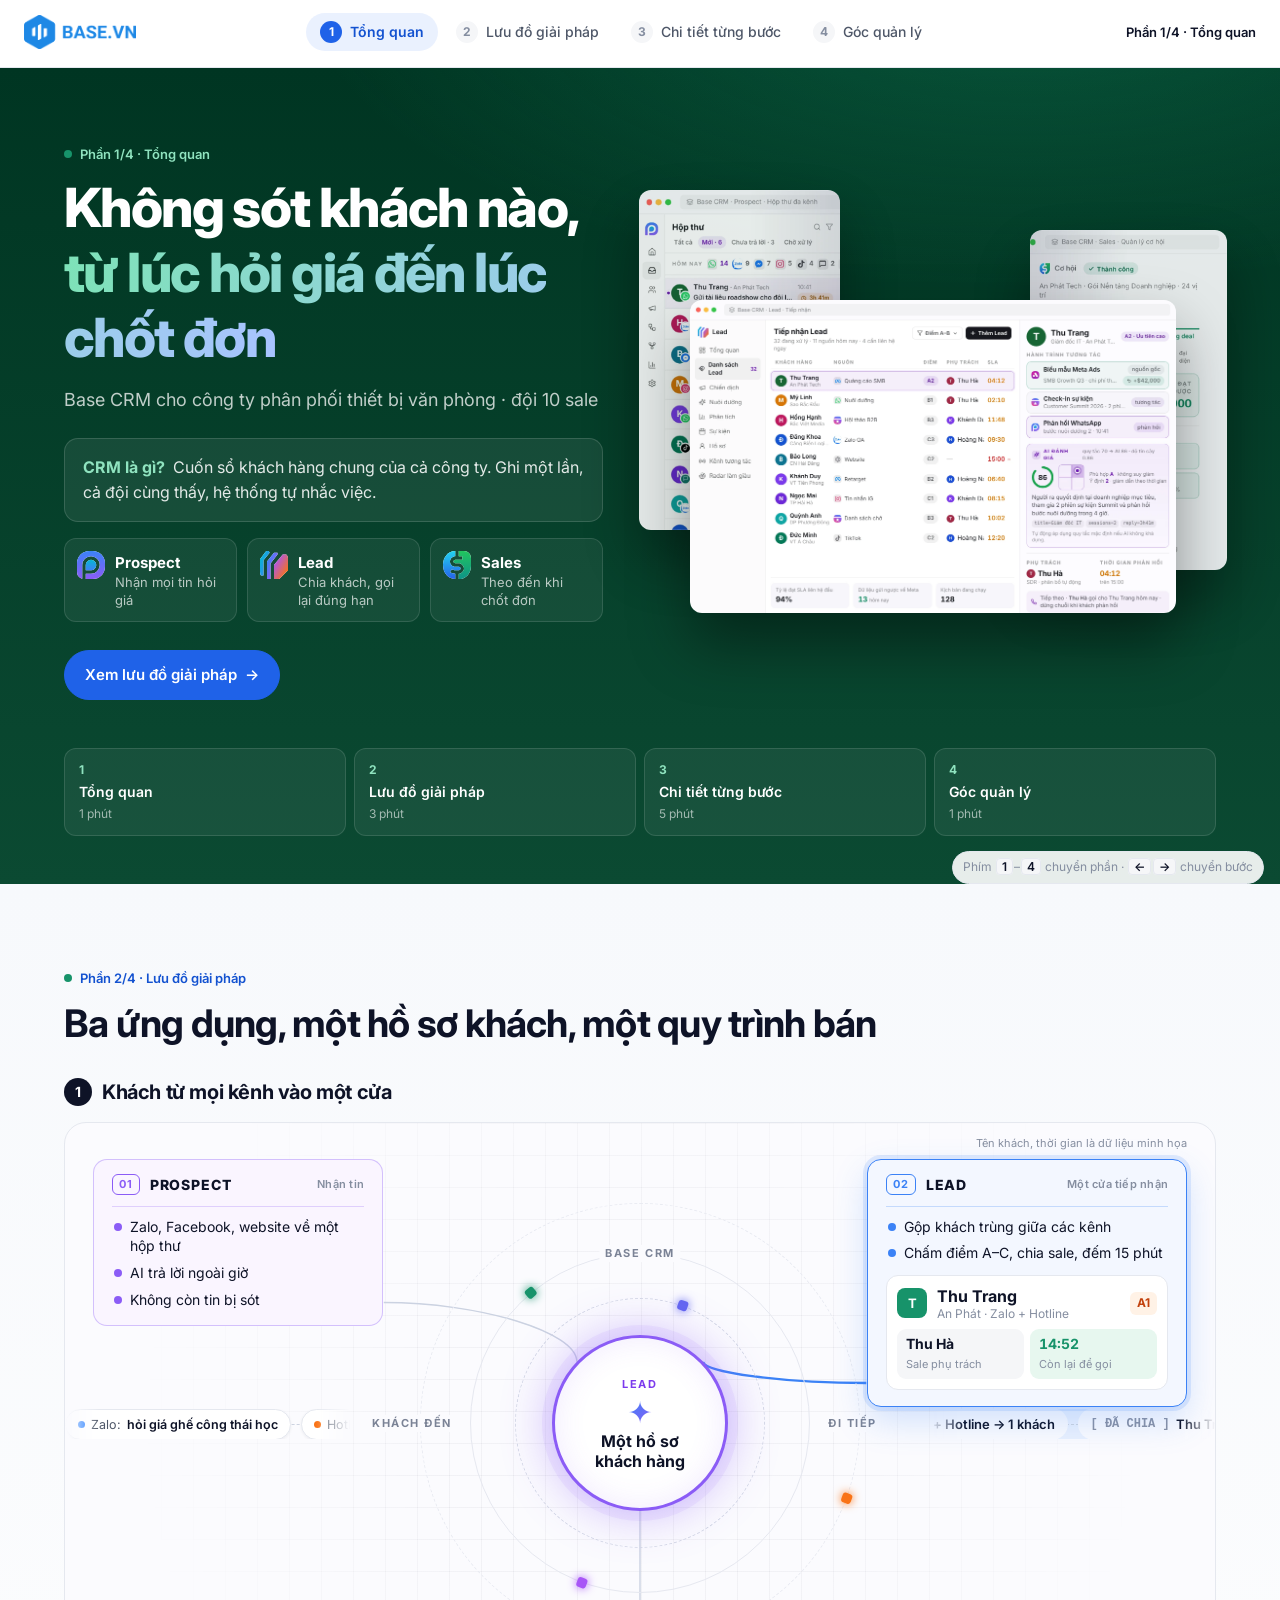
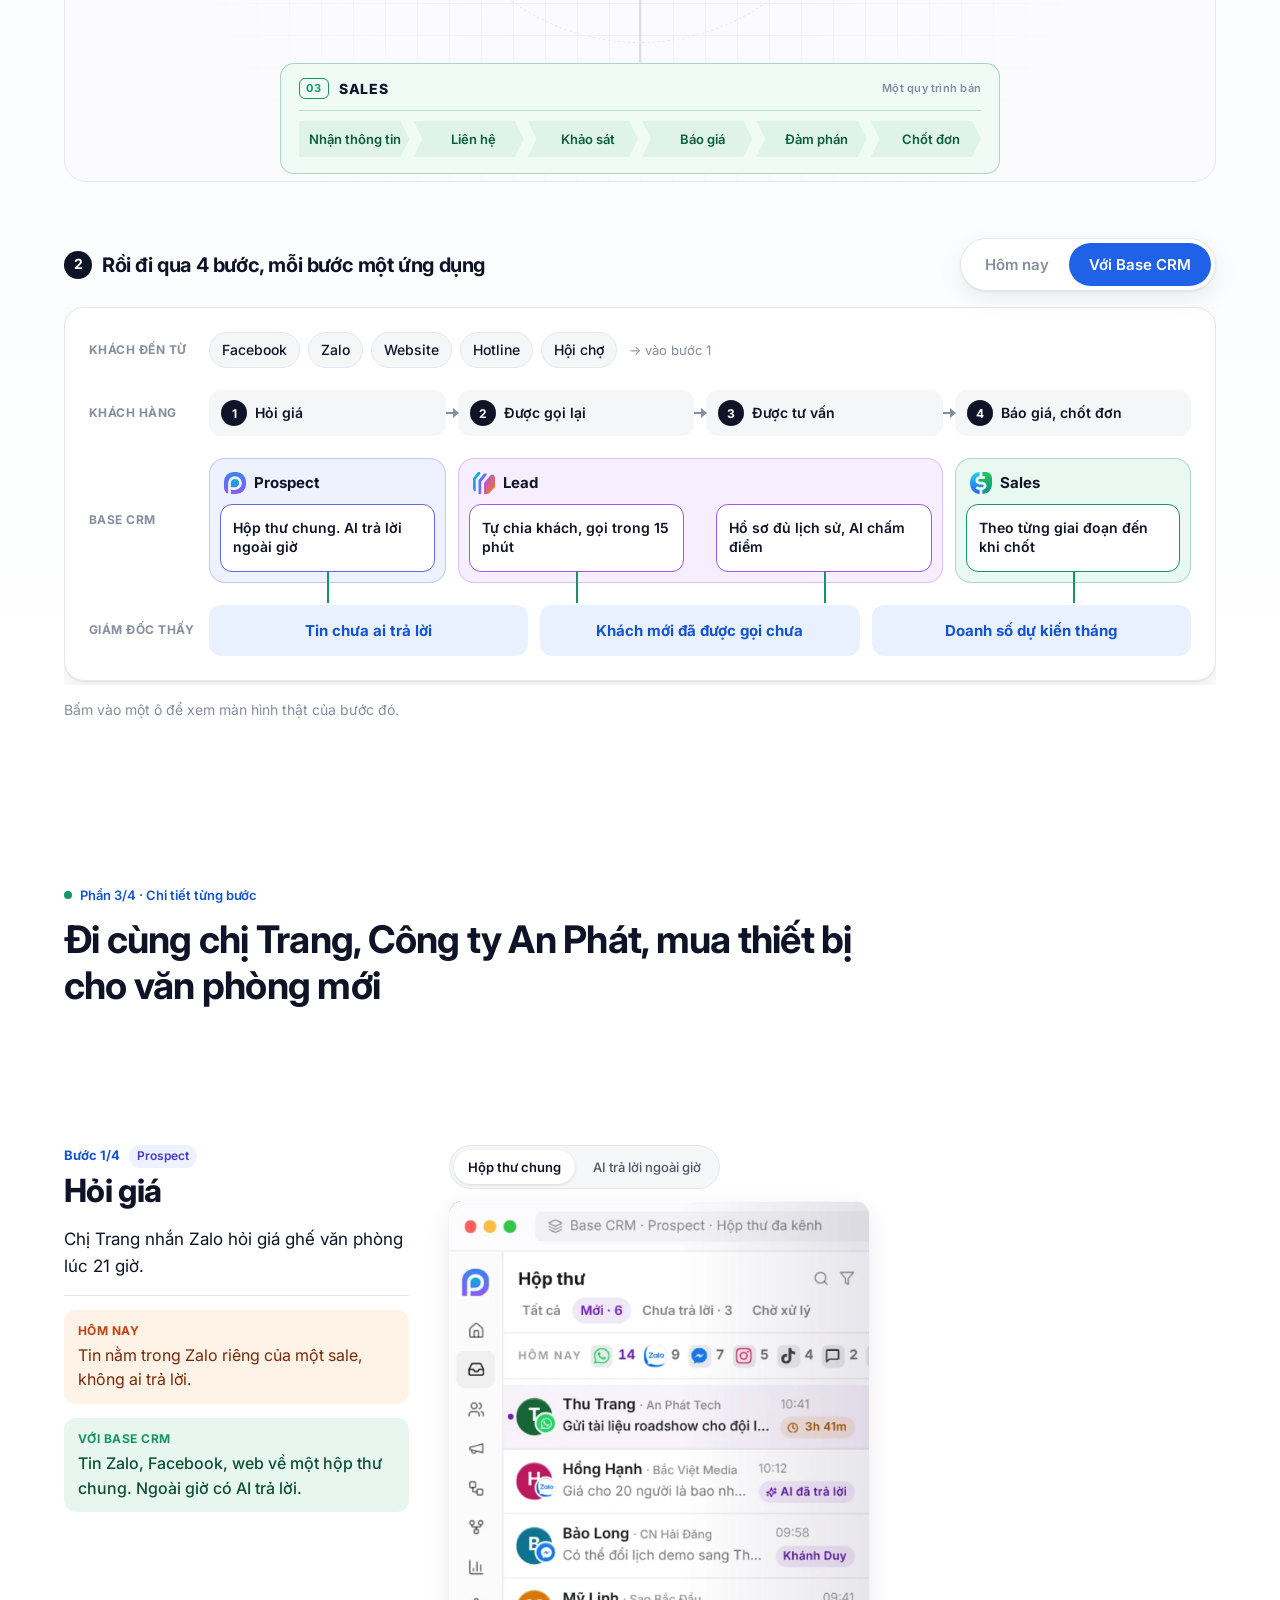
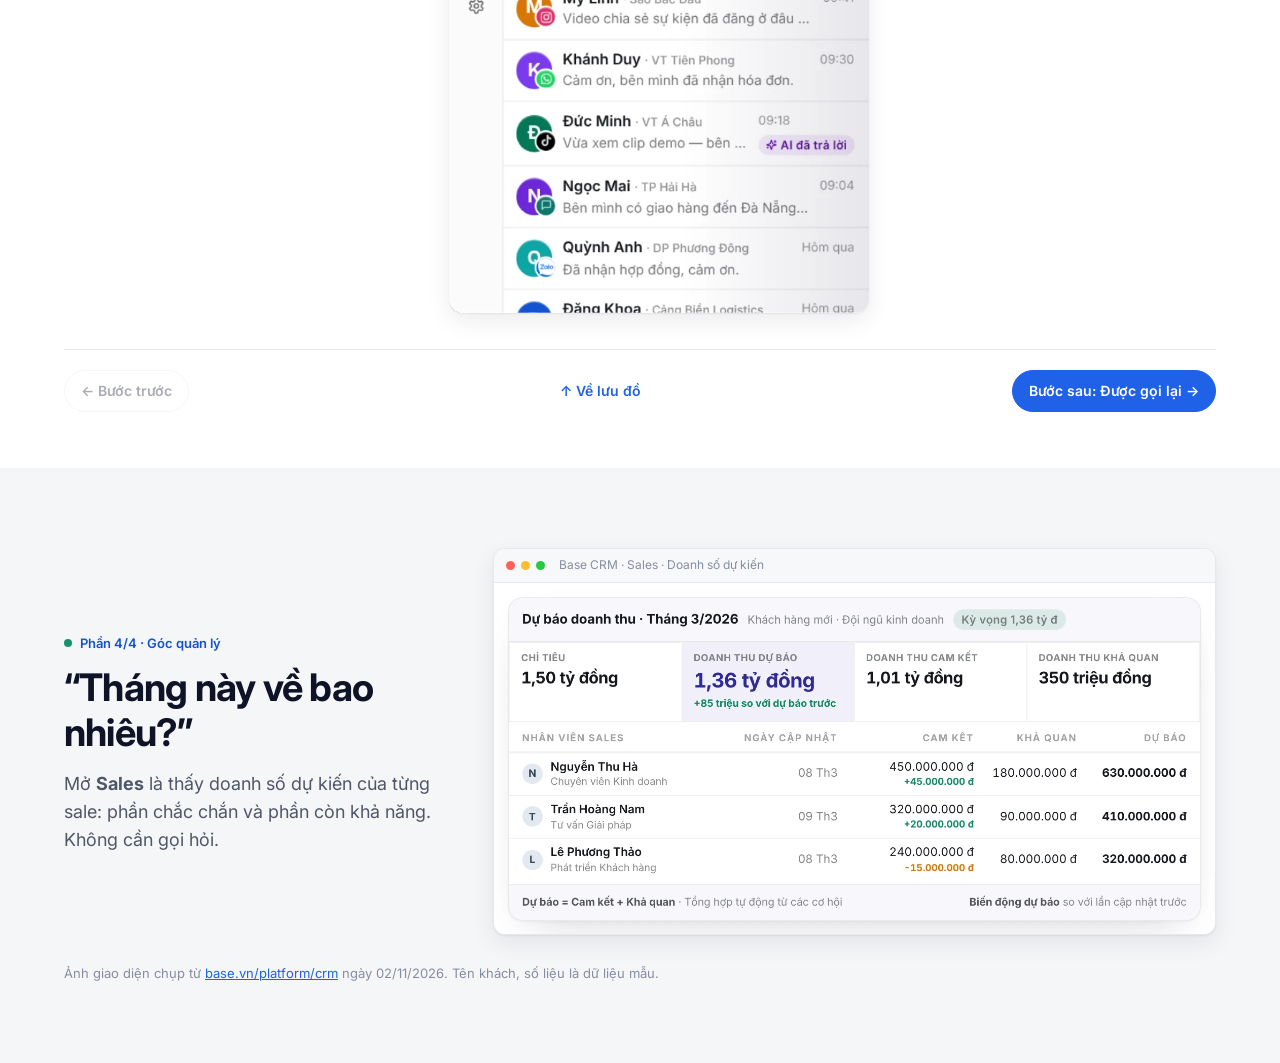
==== commit 42e8fe8c: "Thêm sơ đồ Một cửa tiếp nhận theo phong cách kiến trúc Agent - Vòng tròn trung tâm 'Một hồ sơ khách " ====
--- a/index.html
+++ b/index.html
@@ -1,144 +1,354 @@
 <!doctype html>
-<html lang="vi">
+<html lang="vi" class="no-js">
 <head>
 <meta charset="utf-8">
 <meta name="viewport" content="width=device-width, initial-scale=1">
-<title>Giải pháp CRM cho đội Sales B2B</title>
-<meta name="description" content="Solution design: hành trình quản lý khách hàng và bán hàng cho doanh nghiệp B2B SME có 10–15 nhân viên Sales, minh họa trên giao diện Base CRM.">
+<title>Giải pháp Base CRM · Phân phối thiết bị văn phòng</title>
+<meta name="description" content="Solution design Base CRM với 3 ứng dụng Prospect, Lead, Sales cho công ty phân phối thiết bị văn phòng có 10 sale.">
+<link rel="icon" type="image/png" href="assets/brand/favicon.png">
 <link rel="preconnect" href="https://fonts.googleapis.com">
 <link rel="preconnect" href="https://fonts.gstatic.com" crossorigin>
 <link href="https://fonts.googleapis.com/css2?family=Inter:wght@400;500;600;700;800&display=swap" rel="stylesheet">
-<link rel="stylesheet" href="css/site.css">
+<link rel="stylesheet" href="style.css?v=13">
 </head>
 <body>
-<a class="skip" href="#bai-toan">Bỏ qua phần mở đầu</a>
-
-<header class="nav" id="nav">
-  <div class="nav-pill">
-    <a class="brand" href="#top"><span class="brand-mark" aria-hidden="true"></span>Giải pháp CRM</a>
-    <nav class="jnav" id="jnav" aria-label="Hành trình khách hàng"></nav>
-    <button type="button" class="btn-blue sm" id="presentBtn" aria-pressed="false" title="Phím P">Trình bày</button>
-  </div>
+<a class="skip" href="#tong-quan">Bỏ qua thanh điều hướng</a>
+
+<header class="top" id="top">
+  <div class="top-in">
+    <a class="logo" href="#tong-quan" aria-label="Về đầu tài liệu">
+      <img src="assets/brand/logo-base.png" width="120" height="37" alt="Base.vn">
+    </a>
+    <nav class="tabs" id="tabs" aria-label="Các phần của tài liệu">
+      <a href="#tong-quan"><b>1</b><span>Tổng quan</span></a>
+      <a href="#giai-phap"><b>2</b><span>Lưu đồ giải pháp</span></a>
+      <a href="#hanh-trinh"><b>3</b><span>Chi tiết từng bước</span></a>
+      <a href="#quan-ly"><b>4</b><span>Góc quản lý</span></a>
+    </nav>
+    <p class="where" id="where" aria-live="polite"><span id="whereSec">Phần 1/4</span><span id="whereStep"></span></p>
+  </div>
+  <div class="bar" aria-hidden="true"><i id="bar"></i></div>
 </header>
 
-<main id="main">
-  <section class="hero" id="top" aria-labelledby="h-hero">
-    <div class="hero-in">
-      <p class="eyebrow dark">Solution design · Base CRM cho đội 10–15 Sales</p>
-      <h1 id="h-hero">Quản lý khách hàng và đội Sales <span class="grad">trên một hành trình liền mạch</span></h1>
-      <p class="hero-lead">Từ lúc khách để lại thông tin đến lúc quản lý đọc được kết quả. Sáu chặng, mỗi chặng trả lời một câu hỏi quản lý, minh họa bằng giao diện Base CRM.</p>
-      <div class="hero-cta">
-        <a class="btn-white" href="#hanh-trinh">Đi theo hành trình <span aria-hidden="true">→</span></a>
-        <button type="button" class="btn-ghost-dark" id="presentBtn2">Bắt đầu trình bày</button>
-      </div>
-    </div>
-    <div class="hero-stage">
-      <figure class="hero-side left">
-        <p class="hero-tag">Chấm điểm và phân bổ</p>
-        <img src="assets/base/crm-journey-lead.webp" alt="Thẻ Lead trên Base CRM: chấm điểm hạng A2, tự động chia cho chuyên viên Thu Hà, cam kết SLA 15 phút" width="1208" height="398">
-      </figure>
-      <figure class="hero-win">
-        <p class="hero-tag">Một hồ sơ Lead</p>
-        <div class="win">
-          <div class="win-bar"><i></i><i></i><i></i><span>Base CRM · Lead · Tiếp nhận</span></div>
-          <img src="assets/base/crm-hero-lead.webp" alt="Màn hình Tiếp nhận Lead của Base CRM: danh sách khách với nguồn, điểm, người phụ trách, SLA và hồ sơ Thu Trang bên phải" width="1876" height="1206">
-        </div>
-      </figure>
-      <figure class="hero-side right">
-        <p class="hero-tag">Chuyển thành cơ hội</p>
-        <img src="assets/base/crm-journey-sales.webp" alt="Thẻ Sales trên Base CRM: chuyển Lead thành cơ hội Deal trị giá 320 triệu đồng, giai đoạn Đàm phán" width="1208" height="398">
-      </figure>
-    </div>
-    <p class="hero-src">Giao diện minh họa trên <a href="https://base.vn/platform/crm" target="_blank" rel="noopener">base.vn/platform/crm</a>, dữ liệu mẫu của Base.</p>
-  </section>
-
-  <section class="sec" id="bai-toan" aria-labelledby="h-bt">
-    <div class="wrap split">
-      <div class="split-l">
-        <p class="eyebrow">Bài toán</p>
-        <h2 id="h-bt">Khách hàng là tài sản lớn nhất, <span class="green">nhưng đang nằm rải rác.</span></h2>
-        <p class="sub">Thông tin khách nằm trong Excel, Zalo và trí nhớ của từng người. Quản lý không nhìn thấy thì không quản lý được.</p>
-        <div class="ctx" id="ctx"></div>
-      </div>
-      <ol class="problems" id="problems"></ol>
-    </div>
-  </section>
-
-  <section class="sec dark" id="hanh-trinh" aria-labelledby="h-ht">
-    <div class="wrap">
-      <div class="center-head">
-        <p class="eyebrow dark">Hành trình khách hàng</p>
-        <h2 id="h-ht">Một hành trình. <span class="grad">Sáu câu hỏi quản lý.</span></h2>
-        <p class="sub">Đi theo đúng thứ tự một khách hàng đi qua doanh nghiệp. Chọn một chặng để xem cách tổ chức và thao tác trên hệ thống.</p>
-      </div>
-      <div class="journey" id="journey"></div>
-    </div>
-  </section>
-
-  <div id="stages"></div>
-
-  <section class="sec" id="tong-ket" aria-labelledby="h-tk">
-    <div class="wrap">
-      <div class="sum-panel">
-        <div class="sum-l">
-          <p class="eyebrow dark">Tổng kết</p>
-          <h2 id="h-tk">Sáu câu hỏi, <span class="grad">giờ đã có chỗ để xem câu trả lời.</span></h2>
-          <ol class="answers" id="answers"></ol>
-        </div>
-        <figure class="sum-r">
-          <button type="button" class="zoom" data-zoom="crm-360" aria-label="Phóng to: Hồ sơ khách hàng 360°"><img src="assets/base/crm-360.webp" alt="Hồ sơ Customer 360° của Base CRM: mọi điểm chạm của Công ty An Phát từ quảng cáo đến chăm sóc sau bán" width="1304" height="1974" loading="lazy"></button>
-          <figcaption>Mọi điểm chạm hội tụ về một hồ sơ khách hàng. Nguồn: <a href="https://base.vn/platform/crm" target="_blank" rel="noopener">base.vn/platform/crm</a></figcaption>
-        </figure>
-      </div>
-    </div>
-  </section>
-
-  <section class="sec soft" id="buoc-tiep" aria-label="Bước tiếp theo">
-    <div class="wrap">
-      <div class="next-row">
-        <div>
-          <p class="eyebrow">Bước tiếp theo đề xuất</p>
-          <h2 class="h-next">Thay giả định bằng <span class="green">số liệu thật của doanh nghiệp.</span></h2>
-          <ol class="next" id="next"></ol>
-        </div>
-        <div class="sum-detail">
-          <button type="button" class="detail-btn" aria-expanded="false" aria-controls="sumDetail"><span>Giá trị, điều kiện và cách đo</span><i aria-hidden="true">+</i></button>
-          <div class="detail" id="sumDetail" hidden></div>
-        </div>
-      </div>
-    </div>
-  </section>
+<main>
+
+<!-- ============ 1. TỔNG QUAN ============ -->
+<section id="tong-quan" class="sec hero" data-name="Tổng quan" aria-labelledby="h1">
+  <div class="wrap hero-grid">
+    <div class="hero-copy">
+      <p class="part">Phần 1/4 · Tổng quan</p>
+      <h1 id="h1">Không sót khách nào, <em>từ lúc hỏi giá đến lúc chốt đơn</em></h1>
+      <p class="lead">Base CRM cho công ty phân phối thiết bị văn phòng · đội 10 sale</p>
+      <p class="what"><b>CRM là gì?</b> Cuốn sổ khách hàng chung của cả công ty. Ghi một lần, cả đội cùng thấy, hệ thống tự nhắc việc.</p>
+      <ul class="apps" aria-label="Ba ứng dụng trong giải pháp">
+        <li><img src="assets/brand/app-prospect.svg" alt="" width="28" height="28"><div><b>Prospect</b><span>Nhận mọi tin hỏi giá</span></div></li>
+        <li><img src="assets/brand/app-lead.svg" alt="" width="28" height="28"><div><b>Lead</b><span>Chia khách, gọi lại đúng hạn</span></div></li>
+        <li><img src="assets/brand/app-sales.svg" alt="" width="28" height="28"><div><b>Sales</b><span>Theo đến khi chốt đơn</span></div></li>
+      </ul>
+      <div class="cta">
+        <a class="btn" href="#giai-phap">Xem lưu đồ giải pháp <span aria-hidden="true">→</span></a>
+      </div>
+    </div>
+
+    <div class="hero-shots" aria-label="Ảnh giao diện 3 ứng dụng Base CRM">
+      <img class="hs hs-l" src="assets/he-thong/prospect-hopthu.webp" width="586" height="993" alt="Prospect: hộp thư chung">
+      <img class="hs hs-r" src="assets/he-thong/sales-cohoi.webp" width="575" height="993" alt="Sales: một cơ hội bán đi qua các giai đoạn">
+      <img class="hs hs-c" src="assets/he-thong/lead-hoso.webp" width="1996" height="1286" alt="Lead: danh sách khách mới và hồ sơ một khách">
+    </div>
+  </div>
+  <div class="wrap">
+    <ol class="agenda" aria-label="Lộ trình trình bày 10 phút">
+      <li><a href="#tong-quan"><b>1</b>Tổng quan<small>1 phút</small></a></li>
+      <li><a href="#giai-phap"><b>2</b>Lưu đồ giải pháp<small>3 phút</small></a></li>
+      <li><a href="#hanh-trinh"><b>3</b>Chi tiết từng bước<small>5 phút</small></a></li>
+      <li><a href="#quan-ly"><b>4</b>Góc quản lý<small>1 phút</small></a></li>
+    </ol>
+  </div>
+</section>
+
+<!-- ============ 2. LƯU ĐỒ GIẢI PHÁP ============ -->
+<section id="giai-phap" class="sec flow-sec" data-name="Lưu đồ giải pháp" aria-labelledby="h-gp">
+  <div class="wrap">
+    <div class="sec-head">
+      <p class="part">Phần 2/4 · Lưu đồ giải pháp</p>
+      <h2 id="h-gp">Ba ứng dụng, một hồ sơ khách, một quy trình bán</h2>
+    </div>
+
+    <!-- Khối 1: một cửa tiếp nhận -->
+    <h3 class="blk-h" id="mot-cua"><b>1</b>Khách từ mọi kênh vào một cửa</h3>
+    <div class="hub" id="hub">
+      <svg class="hub-lines" id="hubLines" aria-hidden="true"></svg>
+      <div class="grid-bg" aria-hidden="true"></div>
+
+      <!-- Tâm -->
+      <div class="core-wrap" id="hubCore" aria-hidden="true">
+        <span class="ring r1"><i style="--a:20deg;--c:#6366F1"></i></span>
+        <span class="ring r2"><i style="--a:200deg;--c:#A855F7"></i><i style="--a:320deg;--c:#17936a"></i></span>
+        <span class="ring r3"><i style="--a:110deg;--c:#F97316"></i></span>
+        <span class="ring-l l-top">Base CRM</span>
+        <span class="ring-l l-left">Khách đến</span>
+        <span class="ring-l l-right">Đi tiếp</span>
+        <div class="core">
+          <small>Lead</small>
+          <span class="spark">✦</span>
+          <b>Một hồ sơ<br>khách hàng</b>
+        </div>
+      </div>
+
+      <!-- Dòng vào / ra -->
+      <div class="tick in" aria-label="Khách đến từ các kênh">
+        <div class="tick-track">
+          <span><i style="--c:#0068FF"></i>Zalo: <b>hỏi giá ghế công thái học</b></span>
+          <span><i style="--c:#F97316"></i>Hotline: <b>An Phát gọi lại</b></span>
+          <span><i style="--c:#0EA5E9"></i>Website: <b>form báo giá máy in</b></span>
+          <span><i style="--c:#1877F2"></i>Facebook: <b>hỏi máy chiếu</b></span>
+          <span><i style="--c:#16A34A"></i>Hội chợ: <b>danh thiếp nhập từ Excel</b></span>
+        </div>
+      </div>
+      <div class="tick out" aria-label="Khách đi tiếp vào quy trình bán">
+        <div class="tick-track">
+          <span>[ ĐÃ CHIA ] <b>Thu Trang → Thu Hà</b></span>
+          <span>[ ĐÃ GỌI ] <b>An Phát · sau 4 phút</b></span>
+          <span>[ BÁO GIÁ ] <b>40 ghế · An Phát</b></span>
+          <span>[ ĐÃ GỘP ] <b>Zalo + Hotline → 1 khách</b></span>
+        </div>
+      </div>
+
+      <!-- 01 Prospect -->
+      <a class="acard c1" href="#buoc-1" data-card="0">
+        <p class="acard-h"><span class="n">01</span>Prospect<em>Nhận tin</em></p>
+        <ul>
+          <li>Zalo, Facebook, website về một hộp thư</li>
+          <li>AI trả lời ngoài giờ</li>
+          <li>Không còn tin bị sót</li>
+        </ul>
+      </a>
+
+      <!-- 02 Lead -->
+      <a class="acard c2" href="#buoc-2" data-card="1">
+        <p class="acard-h"><span class="n">02</span>Lead<em>Một cửa tiếp nhận</em></p>
+        <ul>
+          <li>Gộp khách trùng giữa các kênh</li>
+          <li>Chấm điểm A–C, chia sale, đếm 15 phút</li>
+        </ul>
+        <div class="std">
+          <div class="std-who"><span class="av">T</span><div><b>Thu Trang</b><small>An Phát · Zalo + Hotline</small></div><em>A1</em></div>
+          <div class="std-tiles">
+            <div><b>Thu Hà</b><small>Sale phụ trách</small></div>
+            <div class="t"><b id="hubTimer">14:52</b><small>Còn lại để gọi</small></div>
+          </div>
+        </div>
+      </a>
+
+      <!-- 03 Sales -->
+      <a class="acard c3" href="#buoc-4" data-card="2">
+        <p class="acard-h"><span class="n">03</span>Sales<em>Một quy trình bán</em></p>
+        <ol class="pipe">
+          <li>Nhận thông tin</li><li>Liên hệ</li><li>Khảo sát</li><li>Báo giá</li><li>Đàm phán</li><li>Chốt đơn</li>
+        </ol>
+      </a>
+      <p class="hub-note">Tên khách, thời gian là dữ liệu minh họa</p>
+    </div>
+
+    <!-- Khối 2: hành trình 4 bước -->
+    <div class="blk-row">
+      <h3 class="blk-h"><b>2</b>Rồi đi qua 4 bước, mỗi bước một ứng dụng</h3>
+      <div class="mode" role="radiogroup" aria-label="Chế độ xem lưu đồ">
+        <button type="button" role="radio" aria-checked="false" data-mode="before">Hôm nay</button>
+        <button type="button" role="radio" aria-checked="true" data-mode="after">Với Base CRM</button>
+      </div>
+    </div>
+
+    <div class="flow-scroll">
+    <div class="flow is-after" id="flow">
+
+      <div class="lane-l">Khách đến từ</div>
+      <div class="row-in">
+        <span class="ch">Facebook</span><span class="ch">Zalo</span><span class="ch">Website</span><span class="ch">Hotline</span><span class="ch">Hội chợ</span>
+      </div>
+
+      <div class="lane-l">Khách hàng</div>
+      <ol class="row-steps">
+        <li><b>1</b>Hỏi giá</li>
+        <li><b>2</b>Được gọi lại</li>
+        <li><b>3</b>Được tư vấn</li>
+        <li><b>4</b>Báo giá, chốt đơn</li>
+      </ol>
+
+      <div class="lane-l"><span class="only-after">Base CRM</span><span class="only-before">Đội bán hàng</span></div>
+      <div class="row-apps">
+        <div class="app-blk p">
+          <p class="app-h"><img src="assets/brand/app-prospect.svg" alt="" width="22" height="22">Prospect</p>
+          <div class="mods"><a href="#buoc-1" class="mod"><span class="a">Hộp thư chung. AI trả lời ngoài giờ</span><span class="b">Tin nằm trong Zalo riêng, sót khách</span></a></div>
+        </div>
+        <div class="app-blk l span2">
+          <p class="app-h"><img src="assets/brand/app-lead.svg" alt="" width="22" height="22">Lead</p>
+          <div class="mods">
+            <a href="#buoc-2" class="mod"><span class="a">Tự chia khách, gọi trong 15 phút</span><span class="b">Chia tay qua Zalo, gọi chậm</span></a>
+            <a href="#buoc-3" class="mod"><span class="a">Hồ sơ đủ lịch sử, AI chấm điểm</span><span class="b">Đổi sale là hỏi lại từ đầu</span></a>
+          </div>
+        </div>
+        <div class="app-blk s">
+          <p class="app-h"><img src="assets/brand/app-sales.svg" alt="" width="22" height="22">Sales</p>
+          <div class="mods"><a href="#buoc-4" class="mod"><span class="a">Theo từng giai đoạn đến khi chốt</span><span class="b">Báo giá xong quên theo</span></a></div>
+        </div>
+      </div>
+
+      <div class="lane-l">Giám đốc thấy</div>
+      <div class="row-out">
+        <div class="out-a">
+          <a href="#buoc-1" class="out">Tin chưa ai trả lời</a>
+          <a href="#buoc-2" class="out">Khách mới đã được gọi chưa</a>
+          <a href="#quan-ly" class="out">Doanh số dự kiến tháng</a>
+        </div>
+        <div class="out-b">Phải gọi hỏi từng sale</div>
+      </div>
+    </div>
+    </div>
+
+    <p class="flow-hint">Bấm vào một ô để xem màn hình thật của bước đó.</p>
+  </div>
+</section>
+
+<!-- ============ 3. CHI TIẾT TỪNG BƯỚC ============ -->
+<section id="hanh-trinh" class="sec journey" data-name="Chi tiết từng bước" aria-labelledby="h-ht">
+  <div class="wrap">
+    <div class="sec-head">
+      <p class="part">Phần 3/4 · Chi tiết từng bước</p>
+      <h2 id="h-ht">Đi cùng chị Trang, Công ty An Phát, mua thiết bị cho văn phòng mới</h2>
+    </div>
+  </div>
+
+  <div class="rail-wrap" id="railWrap">
+    <div class="wrap rail-in">
+      <button class="nav-btn" id="prevStep" type="button" aria-label="Bước trước">←</button>
+      <ol class="rail" id="rail" role="tablist" aria-label="Bốn bước trong hành trình khách">
+        <li role="presentation"><button role="tab" id="t1" aria-controls="buoc-1" data-step="1"><b>1</b><span>Hỏi giá<small>Prospect</small></span></button></li>
+        <li role="presentation"><button role="tab" id="t2" aria-controls="buoc-2" data-step="2"><b>2</b><span>Được gọi lại<small>Lead</small></span></button></li>
+        <li role="presentation"><button role="tab" id="t3" aria-controls="buoc-3" data-step="3"><b>3</b><span>Được tư vấn<small>Lead</small></span></button></li>
+        <li role="presentation"><button role="tab" id="t4" aria-controls="buoc-4" data-step="4"><b>4</b><span>Báo giá, chốt đơn<small>Sales</small></span></button></li>
+      </ol>
+      <button class="nav-btn" id="nextStep" type="button" aria-label="Bước sau">→</button>
+    </div>
+    <div class="rail-line" aria-hidden="true"><i id="railFill"></i></div>
+  </div>
+
+  <div class="wrap panels" id="panels">
+
+    <article class="panel" id="buoc-1" role="tabpanel" aria-labelledby="t1" data-step="1" data-title="Hỏi giá">
+      <div class="p-copy">
+        <p class="p-count">Bước 1/4 <span class="app-tag p">Prospect</span></p>
+        <h3>Hỏi giá</h3>
+        <p class="who">Chị Trang nhắn Zalo hỏi giá ghế văn phòng lúc 21 giờ.</p>
+        <p class="ba b"><span>Hôm nay</span>Tin nằm trong Zalo riêng của một sale, không ai trả lời.</p>
+        <p class="ba a"><span>Với Base CRM</span>Tin Zalo, Facebook, web về một hộp thư chung. Ngoài giờ có AI trả lời.</p>
+      </div>
+      <div class="p-shots" data-shots>
+        <div class="shot-tabs" role="tablist" aria-label="Màn hình bước 1">
+          <button role="tab" aria-selected="true">Hộp thư chung</button>
+          <button role="tab" aria-selected="false">AI trả lời ngoài giờ</button>
+        </div>
+        <figure class="shot raw tall is-on" data-cap="Bước 1 · Prospect · Hộp thư chung">
+          <button class="zoom" type="button" aria-label="Phóng to ảnh"><img src="assets/he-thong/prospect-hopthu.webp" width="586" height="993" loading="lazy" alt="Hộp thư chung: tin nhắn từ Zalo, WhatsApp, Messenger, Instagram, TikTok về một chỗ"></button>
+        </figure>
+        <figure class="win shot" data-cap="Bước 1 · Prospect · AI trả lời">
+          <div class="win-bar"><i></i><i></i><i></i><span>Base CRM · Prospect · Hộp thư</span></div>
+          <button class="zoom" type="button" aria-label="Phóng to ảnh"><img src="assets/he-thong/prospect.webp" width="1182" height="424" loading="lazy" alt="Tin nhắn có nhãn Trợ lý AI đã trả lời sau 45 giây"></button>
+        </figure>
+      </div>
+    </article>
+
+    <article class="panel" id="buoc-2" role="tabpanel" aria-labelledby="t2" data-step="2" data-title="Được gọi lại">
+      <div class="p-copy">
+        <p class="p-count">Bước 2/4 <span class="app-tag l">Lead</span></p>
+        <h3>Được gọi lại</h3>
+        <p class="who">Chị Trang chờ được gọi, đang hỏi thêm 2 nơi khác.</p>
+        <p class="ba b"><span>Hôm nay</span>Chia khách bằng tay, hôm sau mới gọi. Đối thủ gọi trước.</p>
+        <p class="ba a"><span>Với Base CRM</span>Tự chia khách cho sale. Đồng hồ đếm 15 phút, quá giờ báo trưởng nhóm.</p>
+      </div>
+      <div class="p-shots" data-shots>
+        <div class="shot-tabs" role="tablist" aria-label="Màn hình bước 2">
+          <button role="tab" aria-selected="true">Chia khách</button>
+          <button role="tab" aria-selected="false">Gọi ai trước</button>
+        </div>
+        <figure class="win shot is-on" data-cap="Bước 2 · Lead · Chia khách">
+          <div class="win-bar"><i></i><i></i><i></i><span>Base CRM · Lead · Chia khách</span></div>
+          <button class="zoom" type="button" aria-label="Phóng to ảnh"><img src="assets/he-thong/lead.webp" width="1424" height="538" loading="lazy" alt="Mỗi khách có sale phụ trách và đồng hồ đếm ngược thời gian gọi"></button>
+        </figure>
+        <figure class="win shot" data-cap="Bước 2 · Lead · Gọi ai trước">
+          <div class="win-bar"><i></i><i></i><i></i><span>Base CRM · Lead · AI xếp ưu tiên</span></div>
+          <button class="zoom" type="button" aria-label="Phóng to ảnh"><img src="assets/he-thong/ai-uu-tien.webp" width="1800" height="990" loading="lazy" alt="Sáng có 240 khách mới, AI giải thích vì sao gọi khách này trước"></button>
+        </figure>
+      </div>
+    </article>
+
+    <article class="panel" id="buoc-3" role="tabpanel" aria-labelledby="t3" data-step="3" data-title="Được tư vấn">
+      <div class="p-copy">
+        <p class="p-count">Bước 3/4 <span class="app-tag l">Lead</span></p>
+        <h3>Được tư vấn</h3>
+        <p class="who">Chị Trang gọi lại, gặp một sale khác.</p>
+        <p class="ba b"><span>Hôm nay</span>Sale mới không biết gì, phải hỏi lại từ đầu.</p>
+        <p class="ba a"><span>Với Base CRM</span>Mở hồ sơ là thấy khách đến từ đâu, đã nói gì, ai phụ trách, nên làm gì tiếp.</p>
+      </div>
+      <div class="p-shots" data-shots>
+        <figure class="shot raw is-on" data-cap="Bước 3 · Lead · Hồ sơ khách">
+          <button class="zoom" type="button" aria-label="Phóng to ảnh"><img src="assets/he-thong/lead-hoso.webp" width="1996" height="1286" loading="lazy" alt="Hồ sơ chị Thu Trang: lịch sử tương tác, AI đánh giá, sale phụ trách, việc tiếp theo"></button>
+        </figure>
+      </div>
+    </article>
+
+    <article class="panel" id="buoc-4" role="tabpanel" aria-labelledby="t4" data-step="4" data-title="Báo giá, chốt đơn">
+      <div class="p-copy">
+        <p class="p-count">Bước 4/4 <span class="app-tag s">Sales</span></p>
+        <h3>Báo giá, chốt đơn</h3>
+        <p class="who">Chị Trang nhận báo giá, thương lượng rồi đồng ý mua.</p>
+        <p class="ba b"><span>Hôm nay</span>Gửi báo giá xong quên theo. Không ai biết đơn đang ở đâu.</p>
+        <p class="ba a"><span>Với Base CRM</span>Khách chuyển thành cơ hội bán, giữ đủ lịch sử. Thấy rõ đang ở bước báo giá, đàm phán hay đã chốt.</p>
+      </div>
+      <div class="p-shots" data-shots>
+        <figure class="shot raw tall is-on" data-cap="Bước 4 · Sales · Cơ hội bán">
+          <button class="zoom" type="button" aria-label="Phóng to ảnh"><img src="assets/he-thong/sales-cohoi.webp" width="575" height="993" loading="lazy" alt="Cơ hội bán An Phát đi qua các giai đoạn: đủ điều kiện, gửi báo giá, đàm phán, thắng"></button>
+        </figure>
+      </div>
+    </article>
+
+    <div class="panel-foot">
+      <button class="btn ghost sm" id="footPrev" type="button">← Bước trước</button>
+      <a class="back" href="#giai-phap">↑ Về lưu đồ</a>
+      <button class="btn sm" id="footNext" type="button">Bước sau →</button>
+    </div>
+  </div>
+</section>
+
+<!-- ============ 4. GÓC QUẢN LÝ ============ -->
+<section id="quan-ly" class="sec alt" data-name="Góc quản lý" aria-labelledby="h-ql">
+  <div class="wrap mgr-grid">
+    <div>
+      <p class="part">Phần 4/4 · Góc quản lý</p>
+      <h2 id="h-ql">“Tháng này về bao nhiêu?”</h2>
+      <p class="mgr-sub">Mở <b>Sales</b> là thấy doanh số dự kiến của từng sale: phần chắc chắn và phần còn khả năng. Không cần gọi hỏi.</p>
+    </div>
+    <figure class="win">
+      <div class="win-bar"><i></i><i></i><i></i><span>Base CRM · Sales · Doanh số dự kiến</span></div>
+      <button class="zoom" type="button" aria-label="Phóng to ảnh"><img src="assets/he-thong/sales.webp" width="1422" height="692" loading="lazy" alt="Chỉ tiêu, dự báo, phần chắc chắn và phần còn khả năng theo từng sale"></button>
+    </figure>
+  </div>
+  <div class="wrap"><p class="source">Ảnh giao diện chụp từ <a href="https://base.vn/platform/crm" target="_blank" rel="noopener">base.vn/platform/crm</a> ngày 02/11/2026. Tên khách, số liệu là dữ liệu mẫu.</p></div>
+</section>
+
 </main>
 
-<footer class="foot">
-  <div class="wrap foot-in">
-    <p><b>Nguồn tham chiếu:</b> <a href="https://base.vn/platform/crm" target="_blank" rel="noopener">base.vn/platform/crm</a>, <a href="https://base.vn/app/lead" target="_blank" rel="noopener">base.vn/app/lead</a>, <a href="https://base.vn/app/sales" target="_blank" rel="noopener">base.vn/app/sales</a> (truy cập 02/11/2026). Ảnh giao diện chụp từ các trang này; dữ liệu trong ảnh là dữ liệu mẫu của Base. Bối cảnh doanh nghiệp, quy tắc và chỉ số là đề xuất để thiết kế.</p>
-    <p class="foot-links"><a href="script.html">Kịch bản trình bày 10 phút</a><a href="qa.html">Kiểm tra và xác minh</a></p>
-  </div>
-</footer>
-
-<div class="hud" id="hud" hidden>
-  <button type="button" class="hud-btn" id="hudPrev" aria-label="Lùi một bước">←</button>
-  <span class="hud-where" id="hudWhere" aria-live="polite"></span>
-  <button type="button" class="hud-btn" id="hudNext" aria-label="Tiến một bước">→</button>
-  <span class="hud-sep" aria-hidden="true"></span>
-  <button type="button" class="hud-txt" id="hudNotes" aria-pressed="false" title="Phím N">Ghi chú</button>
-  <span class="hud-time" id="hudTime">00:00</span>
-  <button type="button" class="hud-txt" id="hudTimer">Bắt đầu giờ</button>
-  <button type="button" class="hud-txt" id="hudExit" title="Phím Esc">Thoát</button>
+<div class="lb" id="lb" role="dialog" aria-modal="true" aria-labelledby="lbCap" hidden>
+  <div class="lb-top">
+    <p id="lbCap"></p>
+    <button type="button" class="lb-x" id="lbClose" aria-label="Đóng (Esc)">✕</button>
+  </div>
+  <div class="lb-body"><img id="lbImg" alt=""></div>
+  <p class="lb-hint">Bấm ra ngoài hoặc nhấn Esc để quay lại đúng chỗ đang xem</p>
 </div>
-<aside class="notes" id="notes" hidden aria-label="Ghi chú người trình bày">
-  <p class="notes-plan" id="notesPlan"></p>
-  <ul id="notesList"></ul>
-</aside>
-
-<dialog class="lightbox" id="lightbox" aria-label="Ảnh phóng to">
-  <form method="dialog"><button class="lb-x" aria-label="Đóng ảnh">×</button></form>
-  <div id="lbBody"></div>
-</dialog>
-
-<script src="js/content.js"></script>
-<script src="js/marks.js"></script>
-<script src="js/site.js"></script>
+
+<p class="keys" aria-hidden="true">Phím <kbd>1</kbd>–<kbd>4</kbd> chuyển phần · <kbd>←</kbd><kbd>→</kbd> chuyển bước</p>
+
+<script src="app.js?v=12"></script>
 </body>
 </html>
--- a/style.css
+++ b/style.css
@@ -0,0 +1,403 @@
+/* Base CRM · Solution design
+   Màu và chữ theo base.vn: Inter, xanh Base, nền xanh rừng ở phần mở đầu. */
+:root{
+  --brand:#1F62E8; --brand-d:#1352D0; --brand-soft:#EAF1FE;
+  --forest:#003522; --forest-2:#0b4a32;
+  --green:#17936a; --green-soft:#E7F7EF;
+  --warn:#c2410c; --warn-soft:#FFF2E6;
+  --ink:#0E1327; --ink-2:#4e5768; --ink-3:#858ea0;
+  --line:#e5e8ef; --bg:#ffffff; --bg-2:#f5f6f8;
+  --hh:64px; --rh:68px; --r:14px;
+  --shadow:0 1px 2px rgba(14,19,39,.06),0 8px 24px rgba(14,19,39,.08);
+  --ease:cubic-bezier(.2,.7,.2,1);
+  color-scheme:light;
+}
+*{box-sizing:border-box}
+html{scroll-behavior:smooth;scroll-padding-top:calc(var(--hh) + 8px)}
+body{margin:0;font-family:Inter,system-ui,-apple-system,"Segoe UI",sans-serif;color:var(--ink);background:var(--bg);font-size:16px;line-height:1.55;-webkit-font-smoothing:antialiased;overflow-x:hidden}
+img{max-width:100%;height:auto;display:block}
+a{color:var(--brand)}
+h1,h2,h3{margin:0;letter-spacing:-.02em;line-height:1.2}
+p{margin:0}
+ul,ol{margin:0;padding:0;list-style:none}
+button{font:inherit;color:inherit;cursor:pointer}
+:focus-visible{outline:3px solid var(--brand);outline-offset:2px;border-radius:6px}
+.wrap{width:100%;max-width:1200px;margin:0 auto;padding:0 24px}
+.skip{position:absolute;left:-999px;top:8px;background:#fff;padding:8px 12px;z-index:100}
+.skip:focus{left:8px}
+
+/* ---------- Thanh điều hướng ---------- */
+.top{position:sticky;top:0;z-index:50;background:rgba(255,255,255,.92);backdrop-filter:saturate(1.4) blur(12px);-webkit-backdrop-filter:saturate(1.4) blur(12px);border-bottom:1px solid var(--line)}
+.top-in{height:var(--hh);display:flex;align-items:center;gap:20px;max-width:1280px;margin:0 auto;padding:0 24px}
+.logo img{width:112px;height:auto}
+.tabs{display:flex;gap:4px;flex:1;justify-content:center;overflow-x:auto;scrollbar-width:none}
+.tabs::-webkit-scrollbar{display:none}
+.tabs a{display:flex;align-items:center;gap:8px;padding:8px 14px;border-radius:999px;text-decoration:none;color:var(--ink-2);font-size:14px;font-weight:500;white-space:nowrap;transition:background .2s,color .2s}
+.tabs a b{display:grid;place-items:center;width:22px;height:22px;border-radius:50%;background:var(--bg-2);color:var(--ink-3);font-size:12px;font-weight:700;transition:inherit}
+.tabs a:hover{background:var(--bg-2);color:var(--ink)}
+.tabs a.done b{background:var(--green-soft);color:var(--green)}
+.tabs a[aria-current="true"]{background:var(--brand-soft);color:var(--brand-d);font-weight:600}
+.tabs a[aria-current="true"] b{background:var(--brand);color:#fff}
+.where{font-size:13px;color:var(--ink-3);white-space:nowrap;min-width:150px;text-align:right}
+.where #whereSec{font-weight:600;color:var(--ink)}
+.where #whereStep:not(:empty)::before{content:" › ";color:var(--ink-3)}
+.where #whereStep{color:var(--brand-d);font-weight:600}
+.bar{height:3px}
+.bar i{display:block;height:100%;width:0;background:linear-gradient(90deg,var(--brand),var(--green));transition:width .15s linear}
+
+/* ---------- Khung chung ---------- */
+.sec{padding:80px 0;position:relative}
+.sec.alt{background:var(--bg-2)}
+.sec-head{max-width:820px;margin-bottom:32px}
+.part{display:inline-flex;align-items:center;gap:8px;font-size:13px;font-weight:600;color:var(--brand-d);margin-bottom:12px}
+.part::before{content:"";width:8px;height:8px;border-radius:50%;background:var(--green)}
+h2{font-size:clamp(26px,3.2vw,38px);font-weight:700}
+.btn{display:inline-flex;align-items:center;gap:8px;padding:12px 20px;border-radius:999px;background:var(--brand);color:#fff;text-decoration:none;font-weight:600;font-size:15px;border:1px solid var(--brand);transition:background .2s,transform .15s}
+.btn:hover{background:var(--brand-d)}
+.btn:active{transform:scale(.98)}
+.btn.ghost{background:transparent;color:var(--ink);border-color:var(--line)}
+.btn.ghost:hover{background:var(--bg-2)}
+.btn.sm{padding:9px 16px;font-size:14px}
+.btn[disabled]{opacity:.35;pointer-events:none}
+.cta{display:flex;flex-wrap:wrap;gap:12px;margin-top:28px}
+
+/* ---------- Cửa sổ ảnh hệ thống ---------- */
+.win{margin:0;background:#fff;border:1px solid var(--line);border-radius:12px;box-shadow:var(--shadow);overflow:hidden}
+.win-bar{display:flex;align-items:center;gap:6px;height:34px;padding:0 12px;background:#f7f8fa;border-bottom:1px solid var(--line)}
+.win-bar i{width:9px;height:9px;border-radius:50%}
+.win-bar i:first-child{background:#ff6159}.win-bar i:nth-child(2){background:#ffbd2e}.win-bar i:nth-child(3){background:#28c941}
+.win-bar span{margin-left:8px;font-size:12px;color:var(--ink-3);white-space:nowrap;overflow:hidden;text-overflow:ellipsis}
+.win img{width:100%}
+.zoom{display:block;width:100%;padding:0;border:0;background:#fff;cursor:zoom-in;position:relative}
+.zoom::after{content:"⤢ Phóng to";position:absolute;right:10px;bottom:10px;font-size:12px;font-weight:600;color:#fff;background:rgba(14,19,39,.72);padding:4px 10px;border-radius:999px;opacity:0;transition:opacity .2s}
+.zoom:hover::after,.zoom:focus-visible::after{opacity:1}
+
+/* ---------- 1. Tổng quan ---------- */
+.hero{background:radial-gradient(1200px 500px at 80% -10%,rgba(23,147,106,.35),transparent 60%),linear-gradient(180deg,var(--forest),var(--forest-2));color:#fff;padding:72px 0 48px;overflow:hidden}
+.hero .part{color:#8fe3bf}
+.hero-grid{display:grid;grid-template-columns:1fr 1.05fr;gap:48px;align-items:center}
+.hero h1{font-size:clamp(34px,4.4vw,54px);font-weight:800;letter-spacing:-.03em}
+.hero h1 em{font-style:normal;background:linear-gradient(90deg,#7ee2b8,#a8c4ff);-webkit-background-clip:text;background-clip:text;color:transparent}
+.hero .lead{margin-top:16px;font-size:18px;color:rgba(255,255,255,.75)}
+.what{margin-top:24px;padding:16px 18px;border-radius:var(--r);background:rgba(255,255,255,.07);border:1px solid rgba(255,255,255,.14);color:rgba(255,255,255,.88)}
+.what b{color:#8fe3bf;margin-right:4px}
+.hero-shots{position:relative;height:460px}
+.hs{position:absolute;border-radius:12px;box-shadow:0 30px 60px rgba(0,0,0,.4)}
+.hs-l{height:340px;width:auto;left:-2%;top:0;opacity:.9;animation:float 9s var(--ease) infinite}
+.hs-r{height:340px;width:auto;right:-2%;top:40px;opacity:.9;animation:float 9s var(--ease) -4s infinite}
+.hs-c{width:86%;left:7%;top:110px;z-index:2;animation:float 9s var(--ease) -2s infinite}
+@keyframes float{0%,100%{transform:translateY(0)}50%{transform:translateY(-8px)}}
+.apps{display:grid;grid-template-columns:repeat(3,1fr);gap:10px;margin-top:16px}
+.apps li{display:flex;gap:10px;align-items:flex-start;padding:12px;border-radius:12px;background:rgba(255,255,255,.06);border:1px solid rgba(255,255,255,.12)}
+.apps img{flex:none;border-radius:7px}
+.apps b{display:block;font-size:15px}
+.apps span{display:block;font-size:13px;color:rgba(255,255,255,.7);line-height:1.35}
+.agenda{display:grid;grid-template-columns:repeat(4,1fr);gap:8px;margin-top:48px}
+.agenda a{display:flex;flex-direction:column;gap:2px;padding:12px 14px;border-radius:12px;background:rgba(255,255,255,.06);border:1px solid rgba(255,255,255,.12);color:#fff;text-decoration:none;font-size:14px;font-weight:600;transition:background .2s}
+.agenda a:hover{background:rgba(255,255,255,.12)}
+.agenda b{font-size:12px;color:#8fe3bf}
+.agenda small{font-weight:400;color:rgba(255,255,255,.6);font-size:12px}
+
+/* ---------- 2. Lưu đồ giải pháp ---------- */
+.flow-sec{background:linear-gradient(180deg,#f7f9fc,#fff)}
+.flow-head{display:flex;align-items:flex-end;justify-content:space-between;gap:20px;flex-wrap:wrap;margin-bottom:28px}
+.mode{display:inline-flex;padding:4px;border-radius:999px;background:#fff;border:1px solid var(--line);box-shadow:var(--shadow)}
+.mode button{border:0;background:transparent;padding:10px 20px;border-radius:999px;font-size:15px;font-weight:600;color:var(--ink-3);transition:background .25s,color .25s}
+.mode button[aria-checked="true"][data-mode="after"]{background:var(--brand);color:#fff}
+.mode button[aria-checked="true"][data-mode="before"]{background:var(--warn);color:#fff}
+
+.flow-scroll{overflow-x:auto;padding-bottom:4px}
+.flow{--g:12px;display:grid;grid-template-columns:108px repeat(4,minmax(0,1fr));column-gap:var(--g);row-gap:22px;align-items:stretch;padding:24px;border-radius:20px;background:#fff;border:1px solid var(--line);box-shadow:var(--shadow);min-width:760px;transition:border-color .3s}
+.flow.is-before{border-color:#f3c6a8}
+.lane-l{grid-column:1;align-self:center;font-size:12px;font-weight:700;letter-spacing:.04em;text-transform:uppercase;color:var(--ink-3)}
+.row-in,.row-steps,.row-apps,.row-data,.row-out{grid-column:2 / -1}
+.row-steps,.row-apps{display:grid;grid-template-columns:repeat(4,minmax(0,1fr));gap:var(--g)}
+
+/* Kênh vào */
+.row-in{display:flex;flex-wrap:wrap;gap:8px;align-items:center;position:relative}
+.ch{font-size:14px;font-weight:500;padding:6px 12px;border-radius:999px;background:var(--bg-2);border:1px solid var(--line)}
+.row-in::after{content:"→ vào bước 1";font-size:13px;color:var(--ink-3);margin-left:4px}
+
+/* Hàng khách hàng */
+.row-steps li{position:relative;display:flex;align-items:center;gap:8px;padding:10px 12px;border-radius:12px;background:var(--bg-2);font-weight:600;font-size:14px;line-height:1.25}
+.row-steps b{flex:none;display:grid;place-items:center;width:26px;height:26px;border-radius:50%;background:var(--ink);color:#fff;font-size:12px}
+.row-steps li:not(:last-child)::after{content:"";position:absolute;right:calc(var(--g) * -1);top:50%;width:var(--g);height:2px;background:var(--ink-3);transform:translateY(-50%)}
+.is-after .row-steps b{animation:pulse 4s infinite}
+.is-after .row-steps li:nth-child(2) b{animation-delay:1s}
+.is-after .row-steps li:nth-child(3) b{animation-delay:2s}
+.is-after .row-steps li:nth-child(4) b{animation-delay:3s}
+@keyframes pulse{0%,18%{background:var(--brand);box-shadow:0 0 0 6px rgba(31,98,232,.18)}26%,100%{background:var(--ink);box-shadow:none}}
+.row-steps li:not(:last-child)::before{content:"";position:absolute;right:calc(var(--g) * -1 - 1px);top:50%;transform:translateY(-50%);border-left:6px solid var(--ink-3);border-top:5px solid transparent;border-bottom:5px solid transparent;z-index:1}
+.is-before .row-steps li:not(:last-child)::before{border-left-color:var(--warn)}
+.is-before .row-steps li:not(:last-child)::after{background:repeating-linear-gradient(90deg,var(--warn) 0 3px,transparent 3px 6px)}
+
+/* Hàng ứng dụng */
+.app-blk{--tint:var(--brand-soft);--edge:var(--brand);display:flex;flex-direction:column;gap:8px;padding:10px;border-radius:16px;background:var(--tint);border:1px solid color-mix(in srgb,var(--edge) 30%,transparent);transition:background .3s,border-color .3s}
+.app-blk.p{--tint:#EEF2FF;--edge:#6366F1}
+.app-blk.l{--tint:#F7EEFF;--edge:#A855F7}
+.app-blk.s{--tint:#E9F8F1;--edge:#17936a}
+.app-blk.span2{grid-column:span 2}
+.app-h{display:flex;align-items:center;gap:8px;font-weight:700;font-size:15px;padding:2px 4px}
+.app-h img{border-radius:6px}
+.mods{flex:1;display:grid;grid-template-columns:repeat(auto-fit,minmax(0,1fr));gap:calc(var(--g) + 20px)}
+.span2 .mods{grid-template-columns:1fr 1fr}
+.mod{position:relative;height:100%;display:flex;align-items:center;padding:14px 12px;border-radius:12px;text-decoration:none;color:var(--ink);font-size:14px;font-weight:600;line-height:1.35;background:#fff;border:1.5px solid var(--edge);transition:transform .2s,box-shadow .2s,background .3s,border-color .3s}
+.mod:hover{transform:translateY(-3px);box-shadow:var(--shadow)}
+.mod::after{content:"";position:absolute;left:50%;top:100%;width:2px;height:32px;background:var(--green)}
+.is-before .app-blk{background:transparent;border-color:transparent;padding-top:0}
+.is-before .app-h{display:none}
+.is-before .mod{border:1.5px dashed var(--warn);background:var(--warn-soft);color:#8a2c07}
+.is-before .mod::after{background:repeating-linear-gradient(180deg,var(--warn) 0 3px,transparent 3px 7px);height:22px}
+.is-after .b,.is-before .a{display:none}
+
+/* Hàng dữ liệu */
+.row-data{position:relative}
+.data-a{display:flex;align-items:center;justify-content:center;gap:14px;flex-wrap:wrap;padding:16px 20px;border-radius:14px;background:linear-gradient(90deg,var(--green),#1d7ea0,var(--brand));color:#fff;text-align:center}
+.data-a strong{font-size:17px}
+.data-a span{font-size:14px;opacity:.9}
+.data-b{display:flex;justify-content:space-around;gap:10px;flex-wrap:wrap;padding:12px;border-radius:14px;border:1.5px dashed #f3c6a8}
+.data-b span{font-size:14px;font-weight:600;color:#8a2c07;background:var(--warn-soft);padding:6px 12px;border-radius:8px}
+.data-b span:nth-child(odd){transform:rotate(-2deg)}
+.data-b span:nth-child(even){transform:rotate(2deg)}
+.is-after .data-b,.is-before .data-a{display:none}
+
+/* Hàng quản lý */
+.out-a{display:grid;grid-template-columns:repeat(3,1fr);gap:var(--g)}
+.out{display:flex;align-items:center;justify-content:center;text-align:center;padding:14px;border-radius:12px;background:var(--brand-soft);color:var(--brand-d);font-weight:700;font-size:15px;text-decoration:none;transition:background .2s}
+.out:hover{background:#dbe7fd}
+.out-b{padding:14px;border-radius:12px;text-align:center;font-weight:700;color:#8a2c07;background:var(--warn-soft)}
+.is-after .out-b,.is-before .out-a{display:none}
+.is-before .only-after,.is-after .only-before{display:none}
+.flow-hint{margin-top:14px;font-size:14px;color:var(--ink-3)}
+
+/* ---------- 2a. Một cửa tiếp nhận ---------- */
+.blk-h{display:flex;align-items:center;gap:10px;font-size:20px;font-weight:700;margin:8px 0 16px}
+.blk-h b{display:grid;place-items:center;width:28px;height:28px;border-radius:50%;background:var(--ink);color:#fff;font-size:14px}
+.blk-row{display:flex;align-items:center;justify-content:space-between;gap:16px;flex-wrap:wrap;margin:56px 0 16px}
+.blk-row .blk-h{margin:0}
+.hub{position:relative;height:660px;border-radius:22px;background:#fbfbfe;border:1px solid var(--line);overflow:hidden}
+.grid-bg{position:absolute;inset:0;background-image:linear-gradient(rgba(14,19,39,.04) 1px,transparent 1px),linear-gradient(90deg,rgba(14,19,39,.04) 1px,transparent 1px);background-size:32px 32px;-webkit-mask-image:radial-gradient(circle at 50% 46%,#000 30%,transparent 75%);mask-image:radial-gradient(circle at 50% 46%,#000 30%,transparent 75%)}
+.hub-lines{position:absolute;inset:0;width:100%;height:100%;pointer-events:none;z-index:1}
+.hub-path{fill:none;stroke:#cbd2e1;stroke-width:1.4;transition:stroke .4s,stroke-width .4s}
+.hub-path.on{stroke:var(--hc);stroke-width:2.4}
+
+/* Tâm và các vòng */
+.core-wrap{position:absolute;left:50%;top:300px;width:0;height:0;z-index:2}
+.ring{position:absolute;left:50%;top:50%;border-radius:50%;border:1.5px dashed #d5d9e6;transform:translate(-50%,-50%);animation:spin 60s linear infinite}
+.ring.r1{width:250px;height:250px}
+.ring.r2{width:340px;height:340px;border-style:solid;border-color:#e6e8f0;animation-duration:90s;animation-direction:reverse}
+.ring.r3{width:440px;height:440px;border-color:#e9ebf2;animation-duration:120s}
+.ring i{position:absolute;left:50%;top:50%;width:10px;height:10px;margin:-5px;border-radius:3px;background:var(--c);transform:rotate(var(--a)) translateY(calc(var(--r) * -1));box-shadow:0 0 10px var(--c)}
+.r1 i{--r:125px}.r2 i{--r:170px}.r3 i{--r:220px}
+@keyframes spin{to{transform:translate(-50%,-50%) rotate(360deg)}}
+.ring-l{position:absolute;font-size:11px;font-weight:700;letter-spacing:.14em;text-transform:uppercase;color:#7b8396;white-space:nowrap;background:#fbfbfe;padding:0 6px}
+.l-top{left:50%;top:-178px;transform:translateX(-50%)}
+.l-left{right:182px;top:-8px}
+.l-right{left:182px;top:-8px}
+.core{position:absolute;left:50%;top:50%;width:176px;height:176px;margin:-88px;border-radius:50%;display:flex;flex-direction:column;align-items:center;justify-content:center;gap:4px;text-align:center;background:#fff;
+  border:3px solid #8b5cf6;box-shadow:0 0 0 10px rgba(139,92,246,.08),0 0 50px rgba(139,92,246,.45),inset 0 0 30px rgba(139,92,246,.12);animation:glow2 3.2s ease-in-out infinite}
+.core small{font-size:11px;font-weight:700;letter-spacing:.16em;text-transform:uppercase;color:#7c3aed}
+.core .spark{font-size:30px;line-height:1;background:linear-gradient(135deg,#3b82f6,#8b5cf6);-webkit-background-clip:text;background-clip:text;color:transparent}
+.core b{font-size:16px;line-height:1.25}
+@keyframes glow2{0%,100%{box-shadow:0 0 0 10px rgba(139,92,246,.08),0 0 40px rgba(139,92,246,.35),inset 0 0 30px rgba(139,92,246,.12)}50%{box-shadow:0 0 0 16px rgba(139,92,246,.06),0 0 70px rgba(139,92,246,.55),inset 0 0 30px rgba(139,92,246,.18)}}
+
+/* Dòng chip vào / ra */
+.tick{position:absolute;top:286px;height:30px;overflow:hidden;z-index:2;-webkit-mask-image:linear-gradient(90deg,transparent,#000 12%,#000 88%,transparent);mask-image:linear-gradient(90deg,transparent,#000 12%,#000 88%,transparent)}
+.tick::before{content:"";position:absolute;left:0;right:0;top:50%;border-top:1.5px dashed #cdd3e0}
+.tick.in{left:0;width:calc(50% - 290px)}
+.tick.out{right:0;width:calc(50% - 290px)}
+.tick-track{position:relative;display:flex;gap:10px;width:max-content;animation:flowR 28s linear infinite}
+.tick span{display:inline-flex;align-items:center;gap:6px;white-space:nowrap;font-size:12.5px;color:var(--ink-2);padding:5px 12px;border-radius:999px;background:#fff;border:1px solid var(--line);box-shadow:0 1px 3px rgba(14,19,39,.06)}
+.tick span b{color:var(--ink);font-weight:600}
+.tick span i{width:7px;height:7px;border-radius:50%;background:var(--c)}
+.tick.out span{font-family:ui-monospace,SFMono-Regular,Menlo,monospace;font-size:12px;color:#8a91a3;border-color:transparent;background:#fbfbfe;box-shadow:none}
+.tick.out span b{font-family:Inter,sans-serif;font-size:13px}
+@keyframes flowR{from{transform:translateX(-50%)}to{transform:translateX(0)}}
+
+/* Thẻ 01–03 */
+.acard{--hc:#8b5cf6;--soft:#faf5ff;position:absolute;z-index:3;display:block;padding:14px 18px 16px;border-radius:14px;background:var(--soft);border:1.5px solid color-mix(in srgb,var(--hc) 35%,transparent);color:var(--ink);text-decoration:none;transition:border-color .4s,box-shadow .4s,transform .25s}
+.acard:hover{transform:translateY(-3px)}
+.acard.on{border-color:var(--hc);box-shadow:0 0 0 4px color-mix(in srgb,var(--hc) 14%,transparent),0 14px 34px color-mix(in srgb,var(--hc) 22%,transparent)}
+.acard.c1{--hc:#8b5cf6;--soft:#faf5ff;left:28px;top:36px;width:290px}
+.acard.c2{--hc:#3b82f6;--soft:#f3f7ff;right:28px;top:36px;width:320px}
+.acard.c3{--hc:#17936a;--soft:#f0fbf6;left:50%;transform:translateX(-50%);top:540px;width:min(720px,calc(100% - 56px))}
+.acard.c3:hover{transform:translateX(-50%) translateY(-3px)}
+.acard-h{display:flex;align-items:center;gap:10px;font-size:14px;font-weight:800;letter-spacing:.06em;text-transform:uppercase;padding-bottom:10px;margin-bottom:10px;border-bottom:1px solid color-mix(in srgb,var(--hc) 25%,transparent)}
+.acard-h .n{font-size:11px;font-weight:700;padding:1px 6px;border-radius:6px;border:1.5px solid var(--hc);color:var(--hc)}
+.acard-h em{margin-left:auto;font-style:normal;font-size:11px;font-weight:600;letter-spacing:.02em;text-transform:none;color:var(--ink-3)}
+.acard ul{display:flex;flex-direction:column;gap:7px}
+.acard li{position:relative;padding-left:18px;font-size:14px;line-height:1.4}
+.acard ul li::before{content:"";position:absolute;left:2px;top:6px;width:8px;height:8px;border-radius:50%;background:var(--hc)}
+.std{margin-top:12px;padding:10px;border-radius:12px;background:#fff;border:1px solid var(--line)}
+.std-who{display:flex;align-items:center;gap:10px}
+.std-who div{flex:1;line-height:1.25}
+.std-who small{display:block;color:var(--ink-3);font-size:12px}
+.std-who em{font-style:normal;font-size:12px;font-weight:700;padding:2px 7px;border-radius:6px;background:#FFF2E6;color:#c2410c}
+.av{flex:none;display:grid;place-items:center;width:30px;height:30px;border-radius:8px;background:var(--green);color:#fff;font-weight:700;font-size:13px}
+.std-tiles{display:grid;grid-template-columns:1fr 1fr;gap:6px;margin-top:8px}
+.std-tiles div{padding:7px 9px;border-radius:9px;background:var(--bg-2);line-height:1.2}
+.std-tiles b{display:block;font-size:14px}
+.std-tiles small{font-size:11px;color:var(--ink-3)}
+.std-tiles .t{background:var(--green-soft)}
+.std-tiles .t b{color:var(--green);font-variant-numeric:tabular-nums}
+.pipe{display:grid;grid-template-columns:repeat(6,1fr);gap:4px}
+.pipe li{padding:9px 6px 9px 16px;font-size:13px;font-weight:600;text-align:center;background:#dff3ea;color:#0d5c42;clip-path:polygon(0 0,calc(100% - 9px) 0,100% 50%,calc(100% - 9px) 100%,0 100%,9px 50%)}
+.pipe li:first-child{padding-left:8px;clip-path:polygon(0 0,calc(100% - 9px) 0,100% 50%,calc(100% - 9px) 100%,0 100%)}
+.pipe li.cur{background:var(--green);color:#fff}
+.hub-note{position:absolute;right:28px;top:12px;z-index:3;font-size:11px;color:var(--ink-3)}
+
+@media (max-width:980px){
+  .hub{height:auto;display:flex;flex-direction:column;gap:14px;padding:20px 16px}
+  .hub-lines{display:none}
+  .core-wrap{position:relative;left:auto;top:auto;width:100%;height:260px;order:1}
+  .core-wrap .ring,.core{left:50%;top:50%}
+  .ring.r3,.ring-l{display:none}
+  .core-wrap{height:290px}
+  .ring.r1{width:200px;height:200px}.r1 i{--r:100px}
+  .ring.r2{width:264px;height:264px}.r2 i{--r:132px}
+  .core{width:150px;height:150px;margin:-75px}
+  .core b{font-size:15px}
+  .tick{position:relative;top:auto;left:auto!important;right:auto!important;width:100%!important}
+  .tick.in{order:0}
+  .tick.out{order:2}
+  .acard{position:relative;left:auto!important;right:auto!important;top:auto!important;width:auto!important;transform:none!important}
+  .acard.c1{order:3}.acard.c2{order:4}.acard.c3{order:5}
+  .hub-note{position:static;order:6}
+  .pipe{grid-template-columns:repeat(3,1fr);row-gap:6px}
+}
+@media (max-width:640px){
+  .pipe{grid-template-columns:repeat(2,1fr)}
+  .blk-h{font-size:18px}
+}
+
+/* ---------- 3. Chi tiết từng bước ---------- */
+.journey{padding-bottom:56px}
+.rail-wrap{position:sticky;top:calc(var(--hh) + 3px);z-index:20;background:rgba(255,255,255,.95);backdrop-filter:blur(10px);-webkit-backdrop-filter:blur(10px);border-top:1px solid var(--line);border-bottom:1px solid var(--line)}
+.rail-wrap{transition:opacity .25s}
+.rail-wrap.off{opacity:0;pointer-events:none}
+.rail-in{display:flex;align-items:center;gap:8px;height:var(--rh)}
+.rail{flex:1;display:grid;grid-template-columns:repeat(4,1fr);gap:4px}
+.rail button{width:100%;display:flex;align-items:center;gap:8px;padding:8px 10px;border:0;border-radius:10px;background:transparent;text-align:left;font-size:14px;font-weight:500;color:var(--ink-3);transition:background .2s,color .2s}
+.rail button b{flex:none;display:grid;place-items:center;width:28px;height:28px;border-radius:50%;border:2px solid var(--line);font-size:13px;font-weight:700;background:#fff;transition:inherit}
+.rail button span{line-height:1.25}
+.rail button small{display:block;font-size:11px;font-weight:500;color:var(--ink-3)}
+.rail button:hover{background:var(--bg-2);color:var(--ink)}
+.rail button.done{color:var(--ink-2)}
+.rail button.done b{border-color:var(--green);background:var(--green);color:#fff}
+.rail button[aria-selected="true"]{color:var(--brand-d);font-weight:650;background:var(--brand-soft)}
+.rail button[aria-selected="true"] b{border-color:var(--brand);background:var(--brand);color:#fff;box-shadow:0 0 0 4px rgba(31,98,232,.15)}
+.nav-btn{flex:none;width:36px;height:36px;border-radius:50%;border:1px solid var(--line);background:#fff;font-size:16px}
+.nav-btn:hover{background:var(--bg-2)}
+.nav-btn[disabled]{opacity:.3;cursor:default}
+.rail-line{height:3px;background:var(--line)}
+.rail-line i{display:block;height:100%;width:25%;background:linear-gradient(90deg,var(--green),var(--brand));transition:width .45s var(--ease)}
+
+.panels{padding-top:32px}
+.panel{display:grid;grid-template-columns:minmax(0,.62fr) minmax(0,1.38fr);gap:40px;align-items:start;scroll-margin-top:calc(var(--hh) + var(--rh) + 16px)}
+.js .panel[hidden]{display:none}
+.js .panel.enter{animation:enter .45s var(--ease)}
+@keyframes enter{from{opacity:0;transform:translateY(10px)}to{opacity:1;transform:none}}
+.no-js .panel+.panel{margin-top:56px}
+.p-count{font-size:13px;font-weight:700;color:var(--brand-d)}
+.panel h3{font-size:32px;font-weight:750;margin:4px 0 16px}
+.who{font-size:17px;color:var(--ink);padding-bottom:16px;border-bottom:1px solid var(--line)}
+.ba{margin-top:14px;padding:12px 14px;border-radius:12px;font-size:16px}
+.ba span{display:block;font-size:12px;font-weight:700;letter-spacing:.04em;text-transform:uppercase;margin-bottom:2px}
+.ba.b{background:var(--warn-soft);color:#7a2a08}
+.ba.b span{color:var(--warn)}
+.ba.a{background:var(--green-soft);color:#0d4f39;font-weight:500}
+.ba.a span{color:var(--green)}
+.p-shots{min-width:0}
+.app-tag{display:inline-block;margin-left:6px;padding:2px 8px;border-radius:999px;font-size:12px;font-weight:600}
+.app-tag.p{background:#EEF2FF;color:#4338CA}
+.app-tag.l{background:#F7EEFF;color:#7E22CE}
+.app-tag.s{background:#E9F8F1;color:#0d6b4c}
+.shot.raw{margin:0;border-radius:14px;overflow:hidden;box-shadow:var(--shadow);background:#fff}
+.shot.raw .zoom{background:transparent}
+.shot.tall{max-width:420px}
+.shot-tabs{display:inline-flex;gap:4px;padding:4px;margin-bottom:12px;border-radius:999px;background:var(--bg-2);border:1px solid var(--line);flex-wrap:wrap}
+.shot-tabs button{border:0;background:transparent;padding:7px 14px;border-radius:999px;font-size:13px;font-weight:500;color:var(--ink-2);transition:background .2s,color .2s}
+.shot-tabs button[aria-selected="true"]{background:#fff;color:var(--ink);font-weight:600;box-shadow:0 1px 3px rgba(14,19,39,.12)}
+.js .shot{display:none}
+.js .shot.is-on{display:block;animation:enter .35s var(--ease)}
+.no-js .shot+.shot{margin-top:16px}
+.panel-foot{display:flex;align-items:center;justify-content:space-between;gap:12px;margin-top:36px;padding-top:20px;border-top:1px solid var(--line)}
+.back{font-size:14px;font-weight:600;text-decoration:none}
+.no-js .panel-foot{display:none}
+
+/* ---------- 4. Góc quản lý ---------- */
+.mgr-grid{display:grid;grid-template-columns:minmax(0,.7fr) minmax(0,1.3fr);gap:40px;align-items:center}
+.mgr-sub{margin-top:14px;font-size:18px;color:var(--ink-2)}
+.source{margin-top:28px;font-size:13px;color:var(--ink-3)}
+
+/* ---------- Phóng to ảnh ---------- */
+.lb{position:fixed;inset:0;z-index:200;background:rgba(8,12,24,.86);display:flex;flex-direction:column;padding:16px 24px 20px}
+.lb[hidden]{display:none}
+.lb-top{display:flex;align-items:center;justify-content:space-between;gap:16px;color:#fff;max-width:1400px;width:100%;margin:0 auto 12px}
+.lb-top p{font-weight:600}
+.lb-x{width:40px;height:40px;border-radius:50%;border:1px solid rgba(255,255,255,.3);background:transparent;color:#fff;font-size:16px}
+.lb-body{flex:1;min-height:0;display:grid;place-items:center}
+.lb-body img{max-width:min(1400px,100%);max-height:100%;width:auto;border-radius:10px;background:#fff;box-shadow:0 20px 60px rgba(0,0,0,.5);animation:enter .3s var(--ease)}
+.lb-hint{text-align:center;color:rgba(255,255,255,.55);font-size:13px;margin-top:10px}
+
+.keys{position:fixed;right:16px;bottom:16px;z-index:30;font-size:12px;color:var(--ink-3);background:rgba(255,255,255,.9);border:1px solid var(--line);padding:6px 10px;border-radius:999px;transition:opacity .3s}
+.keys kbd{font:inherit;font-weight:600;color:var(--ink);background:var(--bg-2);border:1px solid var(--line);border-radius:4px;padding:0 5px;margin:0 1px}
+.keys.hide{opacity:0;pointer-events:none}
+
+.js .rv{opacity:0;transform:translateY(16px);transition:opacity .6s var(--ease),transform .6s var(--ease)}
+.js .rv.in{opacity:1;transform:none}
+
+/* ---------- Màn hình vừa ---------- */
+@media (max-width:1120px){
+  .where{display:none}
+  .rail button span{font-size:13px}
+}
+@media (max-width:960px){
+  .hero-grid{grid-template-columns:1fr}
+  .hero-shots{height:400px;max-width:620px}
+  .mgr-grid{grid-template-columns:1fr;gap:20px}
+  .agenda{grid-template-columns:repeat(2,1fr)}
+  .panel{grid-template-columns:1fr;gap:20px}
+  .rail button{flex-direction:column;justify-content:center;gap:4px;text-align:center;padding:6px 4px}
+  .rail button span{font-size:11px}
+  :root{--rh:76px}
+  .flow-scroll{margin:0 -24px;padding:0 24px 8px}
+  .flow-hint::before{content:"Vuốt ngang để xem hết lưu đồ. "}
+}
+/* ---------- Điện thoại ---------- */
+@media (max-width:640px){
+  :root{--hh:56px;--rh:60px}
+  .wrap{padding:0 16px}
+  .top-in{padding:0 12px;gap:10px}
+  .logo img{width:84px}
+  .tabs{justify-content:flex-start;-webkit-mask-image:linear-gradient(90deg,transparent 0,#000 14px,#000 calc(100% - 14px),transparent);mask-image:linear-gradient(90deg,transparent 0,#000 14px,#000 calc(100% - 14px),transparent);padding:0 10px}
+  .tabs a{padding:6px 8px}
+  .tabs a span{display:none}
+  .tabs a[aria-current="true"] span{display:inline}
+  .sec{padding:52px 0}
+  .hero{padding:44px 0 36px}
+  .hero-shots{height:260px}
+  .hs-l,.hs-r{height:200px}
+  .hs-c{top:70px}
+  .apps{grid-template-columns:1fr}
+  .agenda{margin-top:32px}
+  .flow-scroll{margin:0 -16px;padding:0 16px 8px}
+  .mode button{padding:9px 14px;font-size:14px}
+  .rail{gap:2px}
+  .rail button span{display:none}
+  .nav-btn{width:32px;height:32px}
+  .panel h3{font-size:26px}
+  .win-bar span{font-size:11px}
+  .keys{display:none}
+  .lb{padding:12px}
+}
+@media (prefers-reduced-motion:reduce){
+  *,*::before,*::after{animation:none!important;transition:none!important}
+  html{scroll-behavior:auto}
+  .js .rv{opacity:1;transform:none}
+}
+@media print{
+  .top,.rail-wrap,.keys,.panel-foot,.shot-tabs,.mode{display:none}
+  .js .panel[hidden],.js .shot{display:block!important}
+  .panel{break-inside:avoid}
+}
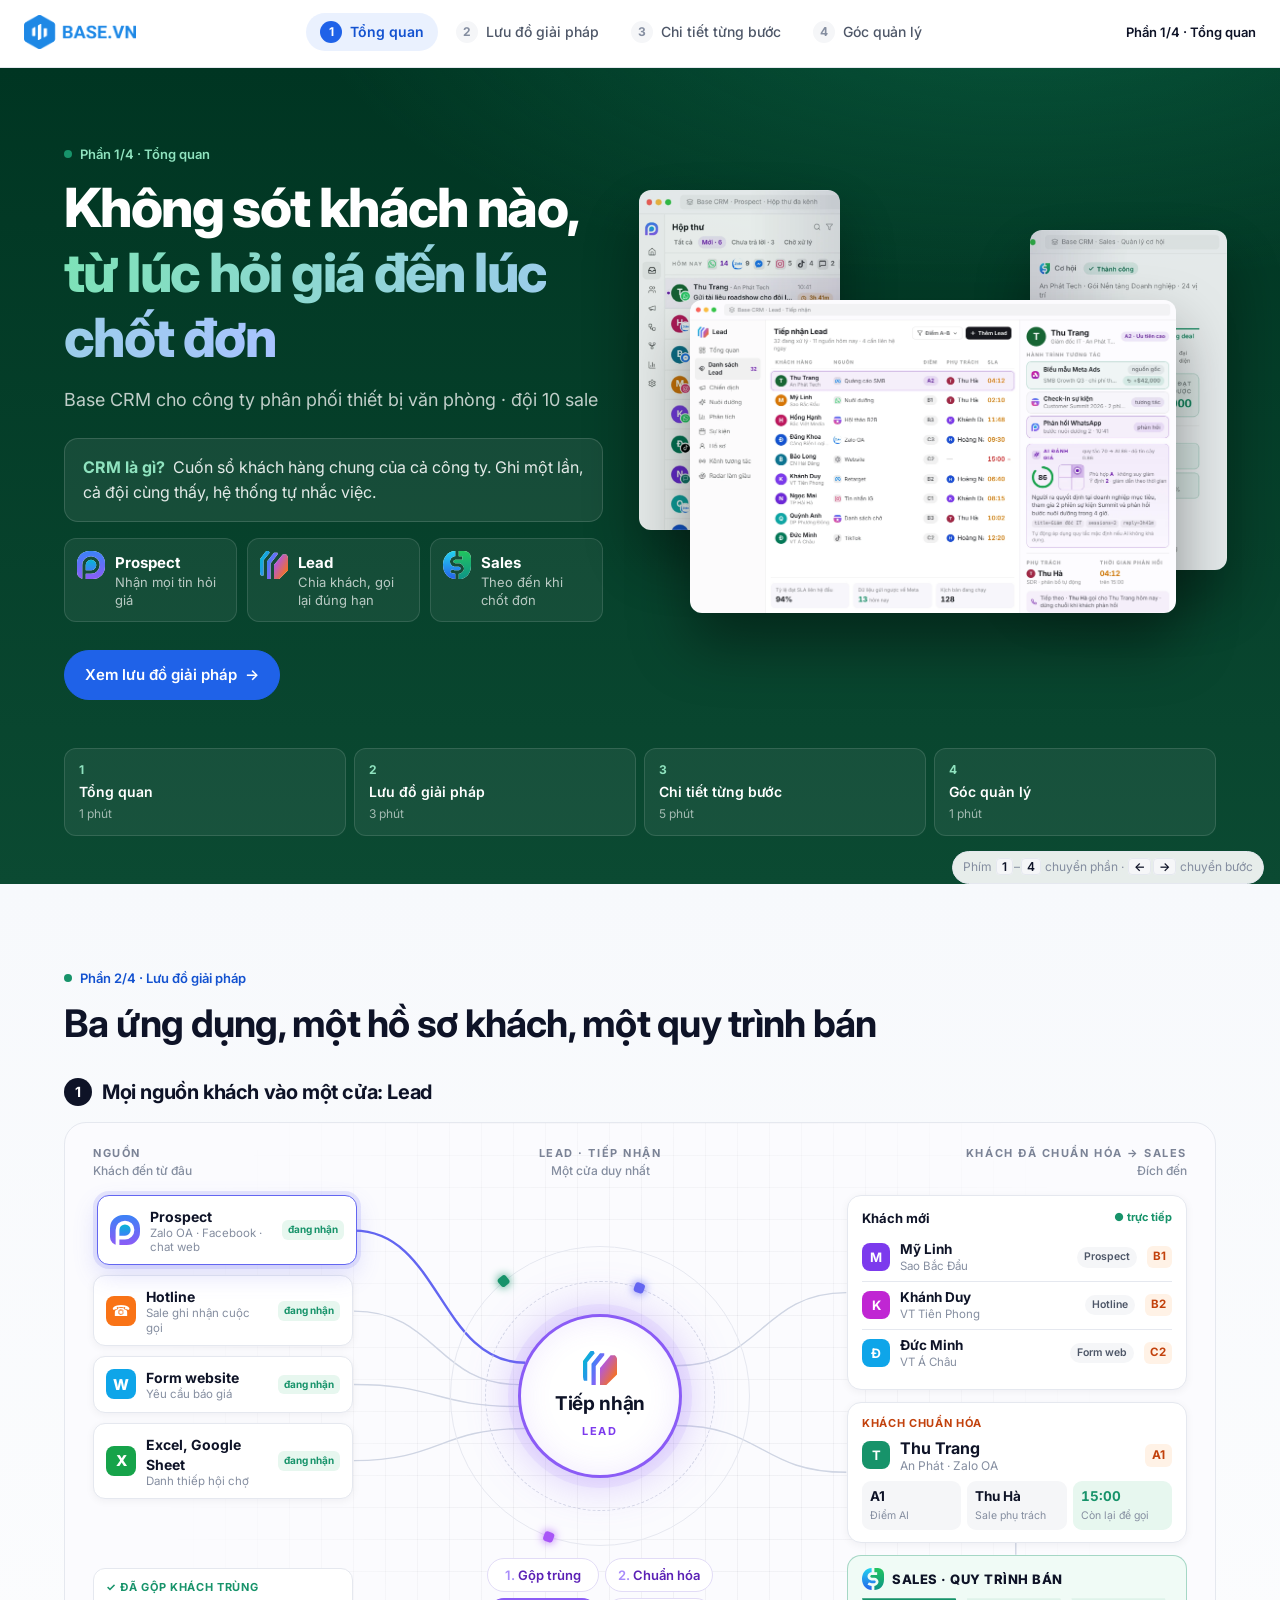
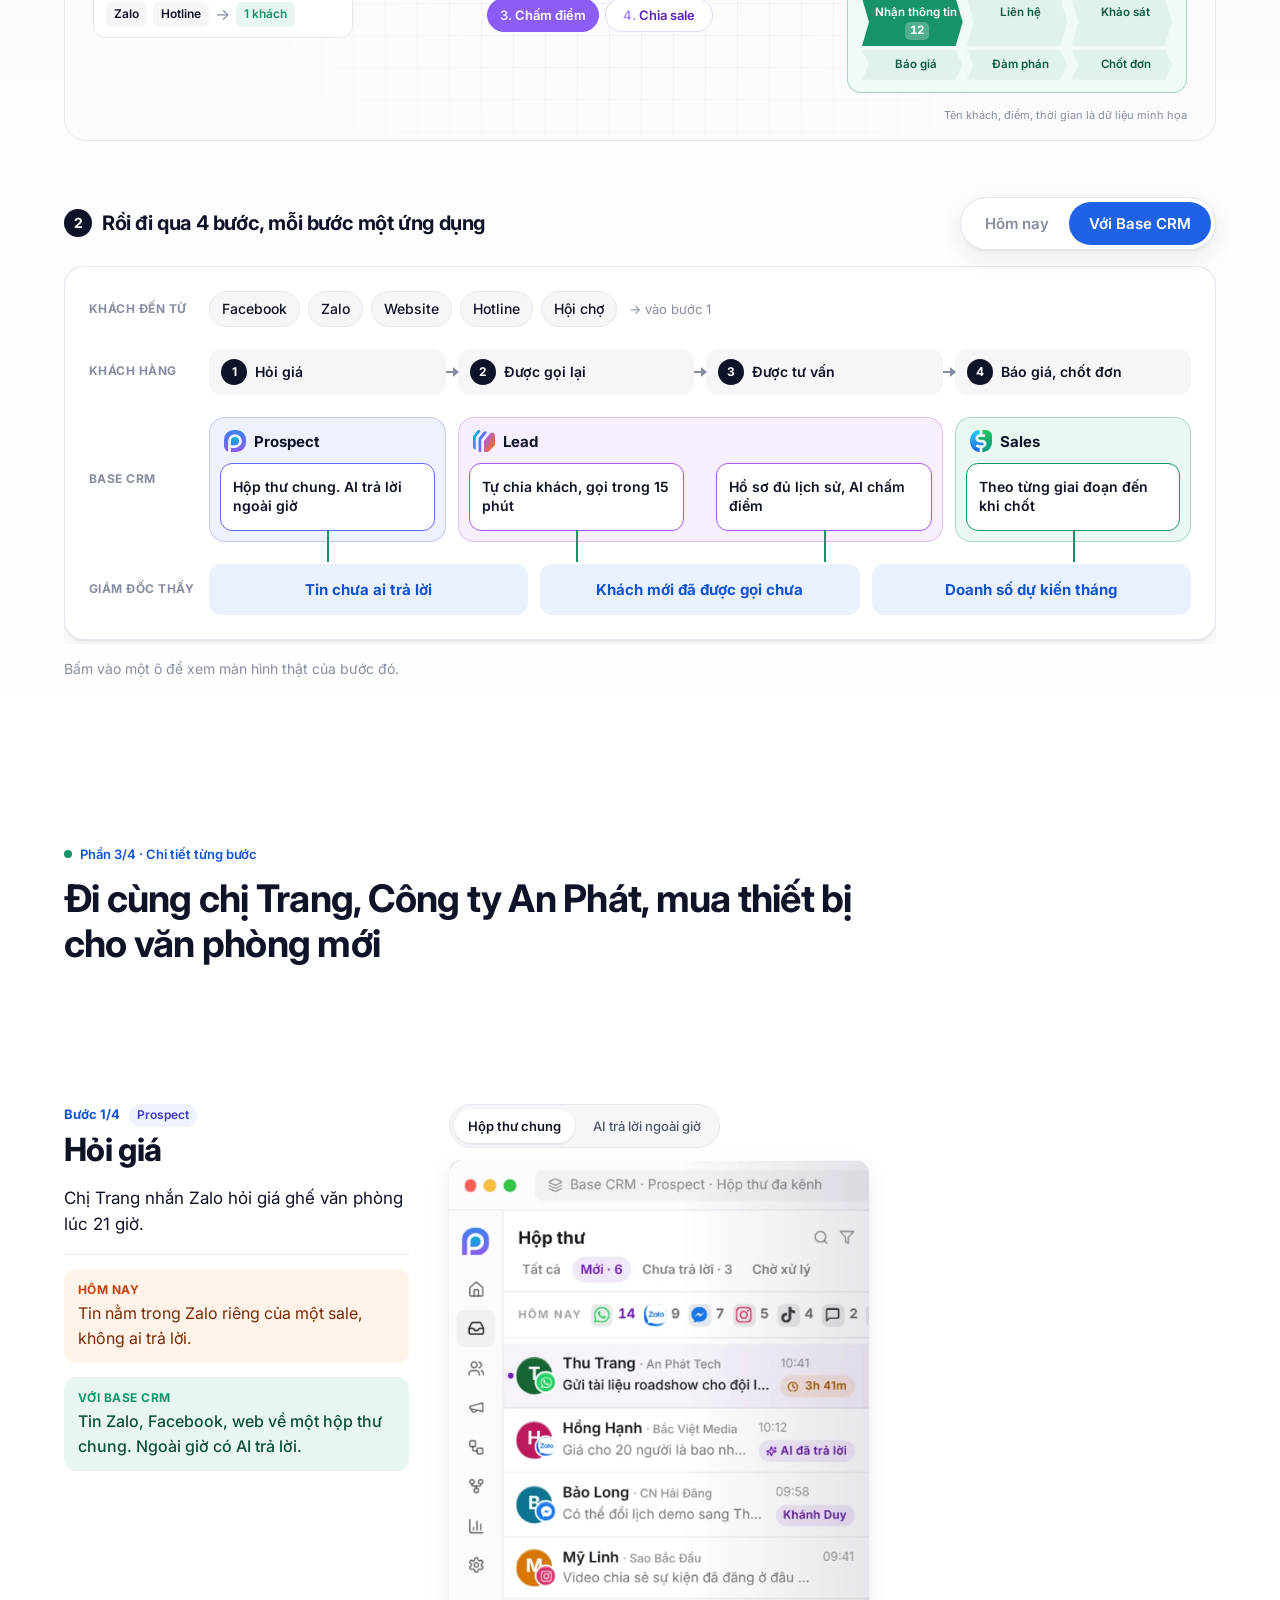
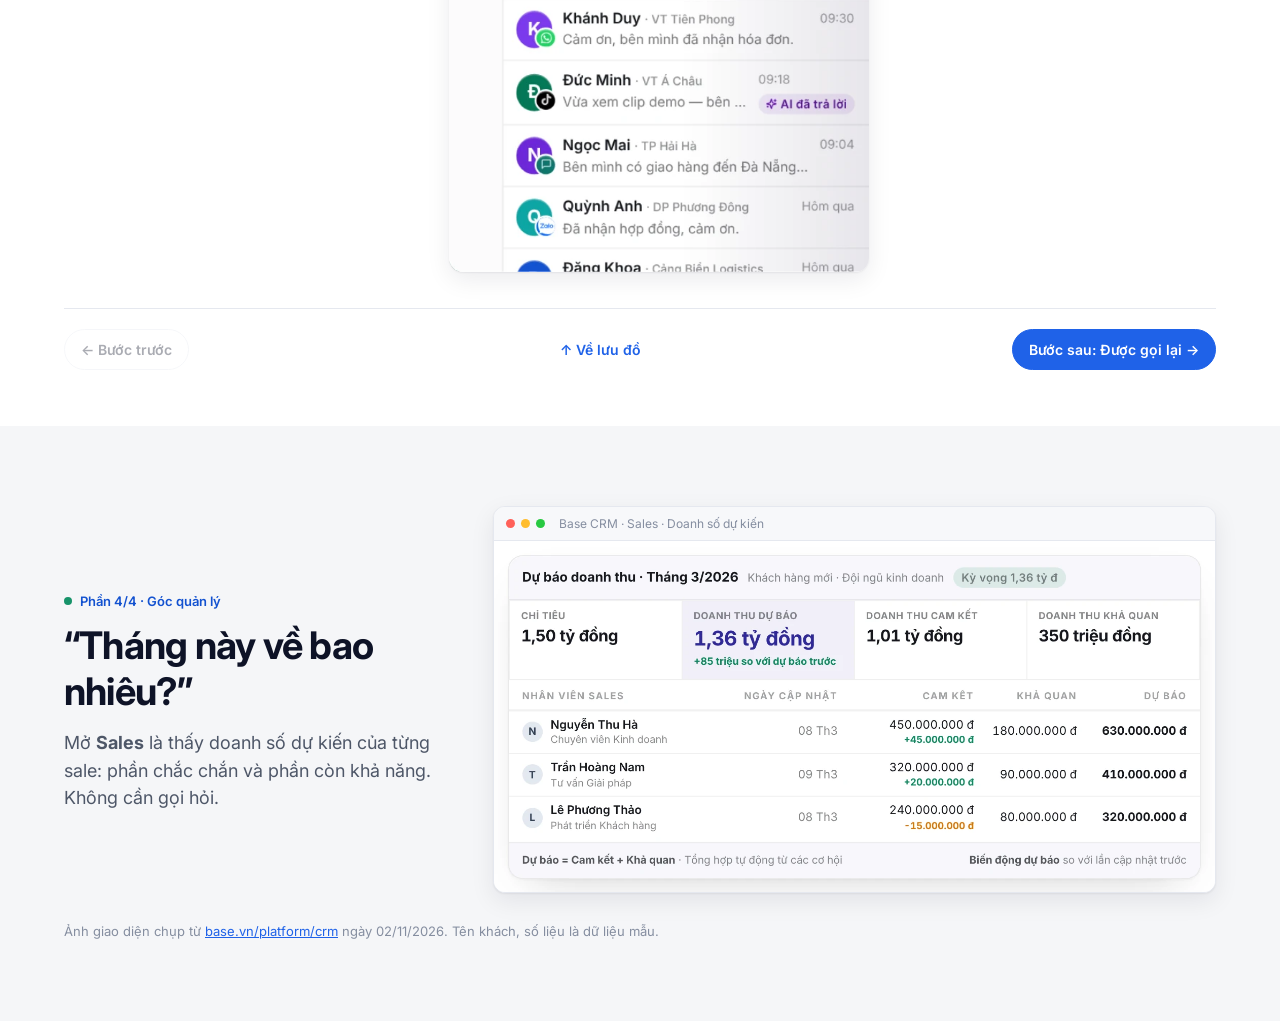
==== commit fce61d35: "Vẽ lại sơ đồ một cửa đúng luồng Nguồn → Lead → Sales - Prospect là một nguồn của Lead, cùng Hotline," ====
--- a/index.html
+++ b/index.html
@@ -9,7 +9,7 @@
 <link rel="preconnect" href="https://fonts.googleapis.com">
 <link rel="preconnect" href="https://fonts.gstatic.com" crossorigin>
 <link href="https://fonts.googleapis.com/css2?family=Inter:wght@400;500;600;700;800&display=swap" rel="stylesheet">
-<link rel="stylesheet" href="style.css?v=13">
+<link rel="stylesheet" href="style.css?v=15">
 </head>
 <body>
 <a class="skip" href="#tong-quan">Bỏ qua thanh điều hướng</a>
@@ -75,79 +75,68 @@
     </div>
 
     <!-- Khối 1: một cửa tiếp nhận -->
-    <h3 class="blk-h" id="mot-cua"><b>1</b>Khách từ mọi kênh vào một cửa</h3>
+    <h3 class="blk-h" id="mot-cua"><b>1</b>Mọi nguồn khách vào một cửa: Lead</h3>
     <div class="hub" id="hub">
       <svg class="hub-lines" id="hubLines" aria-hidden="true"></svg>
       <div class="grid-bg" aria-hidden="true"></div>
 
-      <!-- Tâm -->
-      <div class="core-wrap" id="hubCore" aria-hidden="true">
-        <span class="ring r1"><i style="--a:20deg;--c:#6366F1"></i></span>
-        <span class="ring r2"><i style="--a:200deg;--c:#A855F7"></i><i style="--a:320deg;--c:#17936a"></i></span>
-        <span class="ring r3"><i style="--a:110deg;--c:#F97316"></i></span>
-        <span class="ring-l l-top">Base CRM</span>
-        <span class="ring-l l-left">Khách đến</span>
-        <span class="ring-l l-right">Đi tiếp</span>
-        <div class="core">
-          <small>Lead</small>
-          <span class="spark">✦</span>
-          <b>Một hồ sơ<br>khách hàng</b>
-        </div>
-      </div>
-
-      <!-- Dòng vào / ra -->
-      <div class="tick in" aria-label="Khách đến từ các kênh">
-        <div class="tick-track">
-          <span><i style="--c:#0068FF"></i>Zalo: <b>hỏi giá ghế công thái học</b></span>
-          <span><i style="--c:#F97316"></i>Hotline: <b>An Phát gọi lại</b></span>
-          <span><i style="--c:#0EA5E9"></i>Website: <b>form báo giá máy in</b></span>
-          <span><i style="--c:#1877F2"></i>Facebook: <b>hỏi máy chiếu</b></span>
-          <span><i style="--c:#16A34A"></i>Hội chợ: <b>danh thiếp nhập từ Excel</b></span>
-        </div>
-      </div>
-      <div class="tick out" aria-label="Khách đi tiếp vào quy trình bán">
-        <div class="tick-track">
-          <span>[ ĐÃ CHIA ] <b>Thu Trang → Thu Hà</b></span>
-          <span>[ ĐÃ GỌI ] <b>An Phát · sau 4 phút</b></span>
-          <span>[ BÁO GIÁ ] <b>40 ghế · An Phát</b></span>
-          <span>[ ĐÃ GỘP ] <b>Zalo + Hotline → 1 khách</b></span>
-        </div>
-      </div>
-
-      <!-- 01 Prospect -->
-      <a class="acard c1" href="#buoc-1" data-card="0">
-        <p class="acard-h"><span class="n">01</span>Prospect<em>Nhận tin</em></p>
-        <ul>
-          <li>Zalo, Facebook, website về một hộp thư</li>
-          <li>AI trả lời ngoài giờ</li>
-          <li>Không còn tin bị sót</li>
-        </ul>
-      </a>
-
-      <!-- 02 Lead -->
-      <a class="acard c2" href="#buoc-2" data-card="1">
-        <p class="acard-h"><span class="n">02</span>Lead<em>Một cửa tiếp nhận</em></p>
-        <ul>
-          <li>Gộp khách trùng giữa các kênh</li>
-          <li>Chấm điểm A–C, chia sale, đếm 15 phút</li>
-        </ul>
-        <div class="std">
-          <div class="std-who"><span class="av">T</span><div><b>Thu Trang</b><small>An Phát · Zalo + Hotline</small></div><em>A1</em></div>
+      <p class="col-h h-src">Nguồn<small>Khách đến từ đâu</small></p>
+      <p class="col-h h-mid">Lead · Tiếp nhận<small>Một cửa duy nhất</small></p>
+      <p class="col-h h-out">Khách đã chuẩn hóa → Sales<small>Đích đến</small></p>
+
+      <ul class="srcs" aria-label="Các nguồn khách">
+        <li class="src" data-src="0"><img class="ic" src="assets/brand/app-prospect.svg" alt="" width="30" height="30"><div><b>Prospect</b><small>Zalo OA · Facebook · chat web</small></div><em>đang nhận</em></li>
+        <li class="src" data-src="1"><span class="ic" style="--c:#F97316">☎</span><div><b>Hotline</b><small>Sale ghi nhận cuộc gọi</small></div><em>đang nhận</em></li>
+        <li class="src" data-src="2"><span class="ic" style="--c:#0EA5E9">W</span><div><b>Form website</b><small>Yêu cầu báo giá</small></div><em>đang nhận</em></li>
+        <li class="src" data-src="3"><span class="ic" style="--c:#16A34A">X</span><div><b>Excel, Google Sheet</b><small>Danh thiếp hội chợ</small></div><em>đang nhận</em></li>
+      </ul>
+
+      <div class="dupc" id="hubDup">
+        <p>✓ Đã gộp khách trùng</p>
+        <div><span class="mini">Zalo</span><span class="mini">Hotline</span><span class="arr">→</span><span class="mini one">1 khách</span></div>
+      </div>
+
+      <div class="mid">
+        <div class="core-wrap" id="hubCore" aria-hidden="true">
+          <span class="ring r1"><i style="--a:20deg;--c:#6366F1"></i></span>
+          <span class="ring r2"><i style="--a:200deg;--c:#A855F7"></i><i style="--a:320deg;--c:#17936a"></i></span>
+          <div class="core">
+            <img src="assets/brand/app-lead.svg" alt="" width="34" height="34">
+            <b>Tiếp nhận</b>
+            <small>Lead</small>
+          </div>
+        </div>
+        <ol class="proc">
+          <li>Gộp trùng</li><li>Chuẩn hóa</li><li>Chấm điểm</li><li>Chia sale</li>
+        </ol>
+      </div>
+
+      <div class="outs">
+        <div class="hcard" id="hubIn">
+          <p class="hcard-h">Khách mới <span class="live">● trực tiếp</span></p>
+          <ul class="hub-list" id="hubList">
+            <li><span class="av" style="background:#7c3aed">M</span><div class="nm"><b>Mỹ Linh</b><small>Sao Bắc Đẩu</small></div><span class="chip">Prospect</span><span class="score">B1</span></li>
+            <li><span class="av" style="background:#c026d3">K</span><div class="nm"><b>Khánh Duy</b><small>VT Tiên Phong</small></div><span class="chip">Hotline</span><span class="score">B2</span></li>
+            <li><span class="av" style="background:#0ea5e9">Đ</span><div class="nm"><b>Đức Minh</b><small>VT Á Châu</small></div><span class="chip">Form web</span><span class="score">C2</span></li>
+          </ul>
+        </div>
+        <div class="hcard std" id="hubStd">
+          <p class="hcard-h warm">Khách chuẩn hóa</p>
+          <div class="std-who"><span class="av" id="stdAv">T</span><div><b id="stdName">Thu Trang</b><small id="stdSub">An Phát · Zalo OA</small></div><em id="stdScore">A1</em></div>
           <div class="std-tiles">
-            <div><b>Thu Hà</b><small>Sale phụ trách</small></div>
-            <div class="t"><b id="hubTimer">14:52</b><small>Còn lại để gọi</small></div>
+            <div><b id="stdAi">A1</b><small>Điểm AI</small></div>
+            <div><b id="stdSale">Thu Hà</b><small>Sale phụ trách</small></div>
+            <div class="t"><b id="hubTimer">15:00</b><small>Còn lại để gọi</small></div>
           </div>
         </div>
-      </a>
-
-      <!-- 03 Sales -->
-      <a class="acard c3" href="#buoc-4" data-card="2">
-        <p class="acard-h"><span class="n">03</span>Sales<em>Một quy trình bán</em></p>
-        <ol class="pipe">
-          <li>Nhận thông tin</li><li>Liên hệ</li><li>Khảo sát</li><li>Báo giá</li><li>Đàm phán</li><li>Chốt đơn</li>
-        </ol>
-      </a>
-      <p class="hub-note">Tên khách, thời gian là dữ liệu minh họa</p>
+        <div class="dst" id="hubDst">
+          <p class="dst-h"><img src="assets/brand/app-sales.svg" alt="" width="22" height="22">Sales · Quy trình bán</p>
+          <ol class="pipe">
+            <li class="cur">Nhận thông tin <b id="dstCount">12</b></li><li>Liên hệ</li><li>Khảo sát</li><li>Báo giá</li><li>Đàm phán</li><li>Chốt đơn</li>
+          </ol>
+        </div>
+      </div>
+      <p class="hub-note">Tên khách, điểm, thời gian là dữ liệu minh họa</p>
     </div>
 
     <!-- Khối 2: hành trình 4 bước -->
@@ -349,6 +338,6 @@
 
 <p class="keys" aria-hidden="true">Phím <kbd>1</kbd>–<kbd>4</kbd> chuyển phần · <kbd>←</kbd><kbd>→</kbd> chuyển bước</p>
 
-<script src="app.js?v=12"></script>
+<script src="app.js?v=15"></script>
 </body>
 </html>
--- a/style.css
+++ b/style.css
@@ -175,98 +175,112 @@
 .blk-h b{display:grid;place-items:center;width:28px;height:28px;border-radius:50%;background:var(--ink);color:#fff;font-size:14px}
 .blk-row{display:flex;align-items:center;justify-content:space-between;gap:16px;flex-wrap:wrap;margin:56px 0 16px}
 .blk-row .blk-h{margin:0}
-.hub{position:relative;height:660px;border-radius:22px;background:#fbfbfe;border:1px solid var(--line);overflow:hidden}
-.grid-bg{position:absolute;inset:0;background-image:linear-gradient(rgba(14,19,39,.04) 1px,transparent 1px),linear-gradient(90deg,rgba(14,19,39,.04) 1px,transparent 1px);background-size:32px 32px;-webkit-mask-image:radial-gradient(circle at 50% 46%,#000 30%,transparent 75%);mask-image:radial-gradient(circle at 50% 46%,#000 30%,transparent 75%)}
+.hub{position:relative;display:grid;grid-template-columns:260px minmax(0,1fr) 340px;grid-template-areas:"hs hm ho" "src mid out" "dup mid out" "note note note";column-gap:64px;row-gap:14px;padding:22px 28px 16px;border-radius:22px;background:#fbfbfe;border:1px solid var(--line);overflow:hidden}
+.grid-bg{position:absolute;inset:0;pointer-events:none;background-image:linear-gradient(rgba(14,19,39,.045) 1px,transparent 1px),linear-gradient(90deg,rgba(14,19,39,.045) 1px,transparent 1px);background-size:32px 32px;-webkit-mask-image:radial-gradient(circle at 50% 50%,#000 25%,transparent 75%);mask-image:radial-gradient(circle at 50% 50%,#000 25%,transparent 75%)}
 .hub-lines{position:absolute;inset:0;width:100%;height:100%;pointer-events:none;z-index:1}
-.hub-path{fill:none;stroke:#cbd2e1;stroke-width:1.4;transition:stroke .4s,stroke-width .4s}
-.hub-path.on{stroke:var(--hc);stroke-width:2.4}
-
-/* Tâm và các vòng */
-.core-wrap{position:absolute;left:50%;top:300px;width:0;height:0;z-index:2}
+.hub>*:not(svg):not(.grid-bg){position:relative;z-index:2}
+.hub-path{fill:none;stroke:#cfd5e3;stroke-width:1.4;transition:stroke .35s,stroke-width .35s}
+.hub-path.on{stroke:var(--hc,#8b5cf6);stroke-width:2.4}
+.hub-dot{fill:var(--hc,#8b5cf6);filter:drop-shadow(0 0 5px var(--hc,#8b5cf6))}
+
+.col-h{font-size:11px;font-weight:700;letter-spacing:.14em;text-transform:uppercase;color:#7b8396}
+.col-h small{display:block;font-size:12px;font-weight:500;letter-spacing:0;text-transform:none;color:var(--ink-3)}
+.h-src{grid-area:hs}.h-mid{grid-area:hm;text-align:center}.h-out{grid-area:ho;text-align:right}
+
+/* Nguồn */
+.srcs{grid-area:src;display:flex;flex-direction:column;gap:10px}
+.src{display:flex;align-items:center;gap:10px;padding:10px 12px;border-radius:12px;background:#fff;border:1.5px solid var(--line);box-shadow:0 2px 8px rgba(14,19,39,.05);transition:border-color .3s,box-shadow .3s,transform .3s}
+.src div{flex:1;min-width:0;line-height:1.25}
+.src b{font-size:14px}
+.src small{display:block;font-size:11.5px;color:var(--ink-3)}
+.src em{font-style:normal;font-size:10px;font-weight:700;color:var(--green);background:var(--green-soft);padding:2px 6px;border-radius:6px;white-space:nowrap}
+.src.on{border-color:var(--hc);box-shadow:0 0 0 4px color-mix(in srgb,var(--hc) 14%,transparent),0 10px 24px color-mix(in srgb,var(--hc) 20%,transparent);transform:translateX(4px)}
+.src[data-src="0"]{--hc:#6366F1}.src[data-src="1"]{--hc:#F97316}.src[data-src="2"]{--hc:#0EA5E9}.src[data-src="3"]{--hc:#16A34A}
+.ic{flex:none;display:grid;place-items:center;width:30px;height:30px;border-radius:8px;background:var(--c);color:#fff;font-weight:800;font-size:15px}
+img.ic{background:none}
+.dupc{grid-area:dup;align-self:start;padding:10px 12px;border-radius:12px;background:#fff;border:1.5px solid var(--line);transition:border-color .3s,box-shadow .3s}
+.dupc p{font-size:11px;font-weight:700;letter-spacing:.06em;text-transform:uppercase;color:var(--green);margin-bottom:6px}
+.dupc div{display:flex;align-items:center;gap:6px}
+.dupc.on{border-color:var(--green);box-shadow:0 0 0 4px rgba(23,147,106,.14)}
+.mini{font-size:12px;font-weight:600;padding:3px 8px;border-radius:6px;background:var(--bg-2)}
+.mini.one{background:var(--green-soft);color:var(--green)}
+.arr{color:var(--ink-3)}
+
+/* Tâm Lead */
+.mid{grid-area:mid;display:flex;flex-direction:column;align-items:center;justify-content:center;gap:22px}
+.core-wrap{position:relative;width:100%;height:280px}
 .ring{position:absolute;left:50%;top:50%;border-radius:50%;border:1.5px dashed #d5d9e6;transform:translate(-50%,-50%);animation:spin 60s linear infinite}
-.ring.r1{width:250px;height:250px}
-.ring.r2{width:340px;height:340px;border-style:solid;border-color:#e6e8f0;animation-duration:90s;animation-direction:reverse}
-.ring.r3{width:440px;height:440px;border-color:#e9ebf2;animation-duration:120s}
+.ring.r1{width:230px;height:230px}
+.ring.r2{width:300px;height:300px;border-style:solid;border-color:#e6e8f0;animation-duration:90s;animation-direction:reverse}
 .ring i{position:absolute;left:50%;top:50%;width:10px;height:10px;margin:-5px;border-radius:3px;background:var(--c);transform:rotate(var(--a)) translateY(calc(var(--r) * -1));box-shadow:0 0 10px var(--c)}
-.r1 i{--r:125px}.r2 i{--r:170px}.r3 i{--r:220px}
+.r1 i{--r:115px}.r2 i{--r:150px}
 @keyframes spin{to{transform:translate(-50%,-50%) rotate(360deg)}}
-.ring-l{position:absolute;font-size:11px;font-weight:700;letter-spacing:.14em;text-transform:uppercase;color:#7b8396;white-space:nowrap;background:#fbfbfe;padding:0 6px}
-.l-top{left:50%;top:-178px;transform:translateX(-50%)}
-.l-left{right:182px;top:-8px}
-.l-right{left:182px;top:-8px}
-.core{position:absolute;left:50%;top:50%;width:176px;height:176px;margin:-88px;border-radius:50%;display:flex;flex-direction:column;align-items:center;justify-content:center;gap:4px;text-align:center;background:#fff;
-  border:3px solid #8b5cf6;box-shadow:0 0 0 10px rgba(139,92,246,.08),0 0 50px rgba(139,92,246,.45),inset 0 0 30px rgba(139,92,246,.12);animation:glow2 3.2s ease-in-out infinite}
+.core{position:absolute;left:50%;top:50%;width:164px;height:164px;margin:-82px;border-radius:50%;display:flex;flex-direction:column;align-items:center;justify-content:center;gap:4px;text-align:center;background:#fff;
+  border:3px solid #8b5cf6;box-shadow:0 0 0 10px rgba(139,92,246,.08),0 0 50px rgba(139,92,246,.4),inset 0 0 30px rgba(139,92,246,.12);transition:transform .3s}
+.core b{font-size:19px;letter-spacing:-.01em}
 .core small{font-size:11px;font-weight:700;letter-spacing:.16em;text-transform:uppercase;color:#7c3aed}
-.core .spark{font-size:30px;line-height:1;background:linear-gradient(135deg,#3b82f6,#8b5cf6);-webkit-background-clip:text;background-clip:text;color:transparent}
-.core b{font-size:16px;line-height:1.25}
-@keyframes glow2{0%,100%{box-shadow:0 0 0 10px rgba(139,92,246,.08),0 0 40px rgba(139,92,246,.35),inset 0 0 30px rgba(139,92,246,.12)}50%{box-shadow:0 0 0 16px rgba(139,92,246,.06),0 0 70px rgba(139,92,246,.55),inset 0 0 30px rgba(139,92,246,.18)}}
-
-/* Dòng chip vào / ra */
-.tick{position:absolute;top:286px;height:30px;overflow:hidden;z-index:2;-webkit-mask-image:linear-gradient(90deg,transparent,#000 12%,#000 88%,transparent);mask-image:linear-gradient(90deg,transparent,#000 12%,#000 88%,transparent)}
-.tick::before{content:"";position:absolute;left:0;right:0;top:50%;border-top:1.5px dashed #cdd3e0}
-.tick.in{left:0;width:calc(50% - 290px)}
-.tick.out{right:0;width:calc(50% - 290px)}
-.tick-track{position:relative;display:flex;gap:10px;width:max-content;animation:flowR 28s linear infinite}
-.tick span{display:inline-flex;align-items:center;gap:6px;white-space:nowrap;font-size:12.5px;color:var(--ink-2);padding:5px 12px;border-radius:999px;background:#fff;border:1px solid var(--line);box-shadow:0 1px 3px rgba(14,19,39,.06)}
-.tick span b{color:var(--ink);font-weight:600}
-.tick span i{width:7px;height:7px;border-radius:50%;background:var(--c)}
-.tick.out span{font-family:ui-monospace,SFMono-Regular,Menlo,monospace;font-size:12px;color:#8a91a3;border-color:transparent;background:#fbfbfe;box-shadow:none}
-.tick.out span b{font-family:Inter,sans-serif;font-size:13px}
-@keyframes flowR{from{transform:translateX(-50%)}to{transform:translateX(0)}}
-
-/* Thẻ 01–03 */
-.acard{--hc:#8b5cf6;--soft:#faf5ff;position:absolute;z-index:3;display:block;padding:14px 18px 16px;border-radius:14px;background:var(--soft);border:1.5px solid color-mix(in srgb,var(--hc) 35%,transparent);color:var(--ink);text-decoration:none;transition:border-color .4s,box-shadow .4s,transform .25s}
-.acard:hover{transform:translateY(-3px)}
-.acard.on{border-color:var(--hc);box-shadow:0 0 0 4px color-mix(in srgb,var(--hc) 14%,transparent),0 14px 34px color-mix(in srgb,var(--hc) 22%,transparent)}
-.acard.c1{--hc:#8b5cf6;--soft:#faf5ff;left:28px;top:36px;width:290px}
-.acard.c2{--hc:#3b82f6;--soft:#f3f7ff;right:28px;top:36px;width:320px}
-.acard.c3{--hc:#17936a;--soft:#f0fbf6;left:50%;transform:translateX(-50%);top:540px;width:min(720px,calc(100% - 56px))}
-.acard.c3:hover{transform:translateX(-50%) translateY(-3px)}
-.acard-h{display:flex;align-items:center;gap:10px;font-size:14px;font-weight:800;letter-spacing:.06em;text-transform:uppercase;padding-bottom:10px;margin-bottom:10px;border-bottom:1px solid color-mix(in srgb,var(--hc) 25%,transparent)}
-.acard-h .n{font-size:11px;font-weight:700;padding:1px 6px;border-radius:6px;border:1.5px solid var(--hc);color:var(--hc)}
-.acard-h em{margin-left:auto;font-style:normal;font-size:11px;font-weight:600;letter-spacing:.02em;text-transform:none;color:var(--ink-3)}
-.acard ul{display:flex;flex-direction:column;gap:7px}
-.acard li{position:relative;padding-left:18px;font-size:14px;line-height:1.4}
-.acard ul li::before{content:"";position:absolute;left:2px;top:6px;width:8px;height:8px;border-radius:50%;background:var(--hc)}
-.std{margin-top:12px;padding:10px;border-radius:12px;background:#fff;border:1px solid var(--line)}
+.core img{border-radius:8px}
+.core.pulse{animation:pulse2 .7s ease-out}
+@keyframes pulse2{0%{transform:scale(1)}40%{transform:scale(1.06);box-shadow:0 0 0 18px rgba(139,92,246,.1),0 0 80px rgba(139,92,246,.6)}100%{transform:scale(1)}}
+.proc{display:grid;grid-template-columns:repeat(2,auto);justify-content:center;gap:6px;counter-reset:p}
+.proc li{text-align:center;counter-increment:p;font-size:13px;font-weight:600;padding:6px 12px;border-radius:999px;background:#fff;border:1.5px solid #e2dcf7;color:#5b21b6;transition:background .3s,color .3s}
+.proc li::before{content:counter(p) ". ";color:#a78bfa}
+.proc li.on{background:#8b5cf6;border-color:#8b5cf6;color:#fff}
+.proc li.on::before{color:#ede9fe}
+
+/* Đầu ra */
+.outs{grid-area:out;display:flex;flex-direction:column;gap:12px}
+.hcard{background:#fff;color:var(--ink);border-radius:14px;padding:12px 14px;border:1.5px solid var(--line);box-shadow:0 2px 8px rgba(14,19,39,.05);transition:border-color .3s,box-shadow .3s}
+.hcard.on{border-color:#3b82f6;box-shadow:0 0 0 4px rgba(59,130,246,.12)}
+.hcard-h{display:flex;justify-content:space-between;align-items:center;font-size:13px;font-weight:700;margin-bottom:6px}
+.hcard-h .live{font-size:11px;color:var(--green);font-weight:700}
+.hcard-h.warm{color:#c2410c;text-transform:uppercase;letter-spacing:.06em;font-size:11px}
+.hub-list li{display:flex;align-items:center;gap:10px;padding:7px 0;border-top:1px solid var(--line);font-size:14px}
+.hub-list li:first-child{border-top:0}
+.hub-list li.new{animation:slideIn .5s var(--ease)}
+.hub-list li.merged .score::after{content:" · đã gộp";font-weight:600;color:var(--green)}
+@keyframes slideIn{from{opacity:0;transform:translateY(-8px);background:#fff7ed}to{opacity:1;transform:none}}
+.av{flex:none;display:grid;place-items:center;width:28px;height:28px;border-radius:8px;background:var(--green);color:#fff;font-weight:700;font-size:13px}
+.hub-list .nm{flex:1;min-width:0;line-height:1.2}
+.hub-list .nm b{display:block;font-size:13.5px}
+.hub-list .nm small{color:var(--ink-3);font-size:11.5px}
+.chip{font-size:10.5px;font-weight:600;padding:2px 7px;border-radius:999px;background:var(--bg-2);color:var(--ink-2);white-space:nowrap}
+.score{font-size:11.5px;font-weight:700;padding:2px 6px;border-radius:6px;background:#FFF2E6;color:#c2410c;white-space:nowrap}
 .std-who{display:flex;align-items:center;gap:10px}
 .std-who div{flex:1;line-height:1.25}
 .std-who small{display:block;color:var(--ink-3);font-size:12px}
 .std-who em{font-style:normal;font-size:12px;font-weight:700;padding:2px 7px;border-radius:6px;background:#FFF2E6;color:#c2410c}
-.av{flex:none;display:grid;place-items:center;width:30px;height:30px;border-radius:8px;background:var(--green);color:#fff;font-weight:700;font-size:13px}
-.std-tiles{display:grid;grid-template-columns:1fr 1fr;gap:6px;margin-top:8px}
-.std-tiles div{padding:7px 9px;border-radius:9px;background:var(--bg-2);line-height:1.2}
-.std-tiles b{display:block;font-size:14px}
-.std-tiles small{font-size:11px;color:var(--ink-3)}
+.std-tiles{display:grid;grid-template-columns:repeat(3,1fr);gap:6px;margin-top:8px}
+.std-tiles div{padding:7px 8px;border-radius:9px;background:var(--bg-2);line-height:1.2}
+.std-tiles b{display:block;font-size:13.5px}
+.std-tiles small{font-size:10.5px;color:var(--ink-3)}
 .std-tiles .t{background:var(--green-soft)}
 .std-tiles .t b{color:var(--green);font-variant-numeric:tabular-nums}
-.pipe{display:grid;grid-template-columns:repeat(6,1fr);gap:4px}
-.pipe li{padding:9px 6px 9px 16px;font-size:13px;font-weight:600;text-align:center;background:#dff3ea;color:#0d5c42;clip-path:polygon(0 0,calc(100% - 9px) 0,100% 50%,calc(100% - 9px) 100%,0 100%,9px 50%)}
-.pipe li:first-child{padding-left:8px;clip-path:polygon(0 0,calc(100% - 9px) 0,100% 50%,calc(100% - 9px) 100%,0 100%)}
+.dst{padding:12px 14px;border-radius:14px;background:#f0fbf6;border:1.5px solid rgba(23,147,106,.35);transition:border-color .3s,box-shadow .3s}
+.dst.on{border-color:var(--green);box-shadow:0 0 0 4px rgba(23,147,106,.14)}
+.dst-h{display:flex;align-items:center;gap:8px;font-size:13px;font-weight:800;letter-spacing:.04em;text-transform:uppercase;margin-bottom:8px}
+.dst-h img{border-radius:6px}
+.pipe{display:grid;grid-template-columns:repeat(3,1fr);gap:4px}
+.pipe li{padding:6px 4px 6px 12px;font-size:11.5px;font-weight:600;text-align:center;background:#dff3ea;color:#0d5c42;clip-path:polygon(0 0,calc(100% - 7px) 0,100% 50%,calc(100% - 7px) 100%,0 100%,7px 50%)}
 .pipe li.cur{background:var(--green);color:#fff}
-.hub-note{position:absolute;right:28px;top:12px;z-index:3;font-size:11px;color:var(--ink-3)}
+.pipe li b{display:inline-block;margin-left:2px;padding:0 5px;border-radius:5px;background:rgba(255,255,255,.25);font-variant-numeric:tabular-nums}
+.hub-note{grid-area:note;font-size:11px;color:var(--ink-3);text-align:right}
 
 @media (max-width:980px){
-  .hub{height:auto;display:flex;flex-direction:column;gap:14px;padding:20px 16px}
+  .hub{grid-template-columns:1fr;grid-template-areas:"hs" "src" "dup" "hm" "mid" "ho" "out" "note";padding:20px 16px}
   .hub-lines{display:none}
-  .core-wrap{position:relative;left:auto;top:auto;width:100%;height:260px;order:1}
-  .core-wrap .ring,.core{left:50%;top:50%}
-  .ring.r3,.ring-l{display:none}
-  .core-wrap{height:290px}
+  .h-mid,.h-out{text-align:left}
+  .h-mid,.h-out{margin-top:10px}
+  .h-mid::before,.h-out::before{content:"↓";display:block;font-size:22px;color:#8b5cf6;letter-spacing:0;margin-bottom:4px}
+  .srcs{display:grid;grid-template-columns:repeat(2,1fr)}
+  .core-wrap{height:250px}
+  .ring.r2{width:250px;height:250px}.r2 i{--r:125px}
   .ring.r1{width:200px;height:200px}.r1 i{--r:100px}
-  .ring.r2{width:264px;height:264px}.r2 i{--r:132px}
   .core{width:150px;height:150px;margin:-75px}
-  .core b{font-size:15px}
-  .tick{position:relative;top:auto;left:auto!important;right:auto!important;width:100%!important}
-  .tick.in{order:0}
-  .tick.out{order:2}
-  .acard{position:relative;left:auto!important;right:auto!important;top:auto!important;width:auto!important;transform:none!important}
-  .acard.c1{order:3}.acard.c2{order:4}.acard.c3{order:5}
-  .hub-note{position:static;order:6}
-  .pipe{grid-template-columns:repeat(3,1fr);row-gap:6px}
+  .hub-note{text-align:left}
 }
 @media (max-width:640px){
-  .pipe{grid-template-columns:repeat(2,1fr)}
+  .srcs{grid-template-columns:1fr}
   .blk-h{font-size:18px}
 }
 
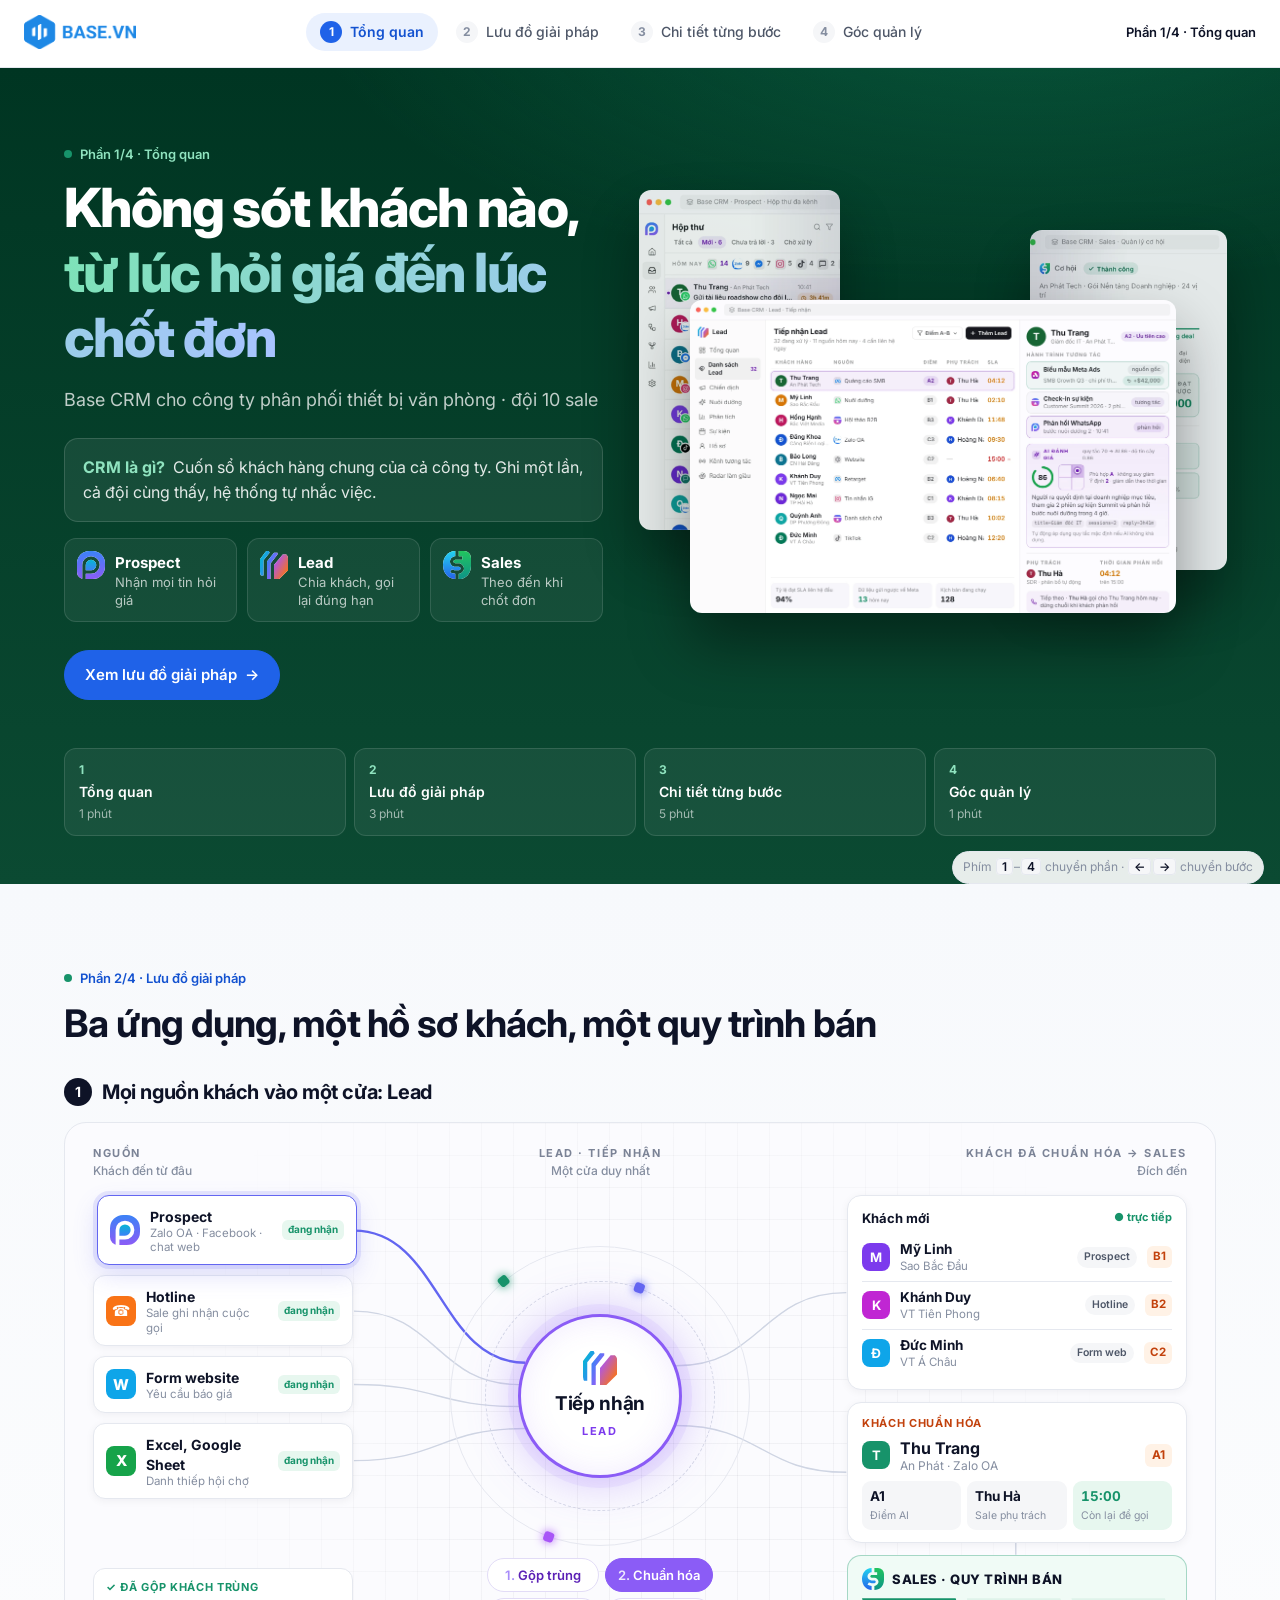
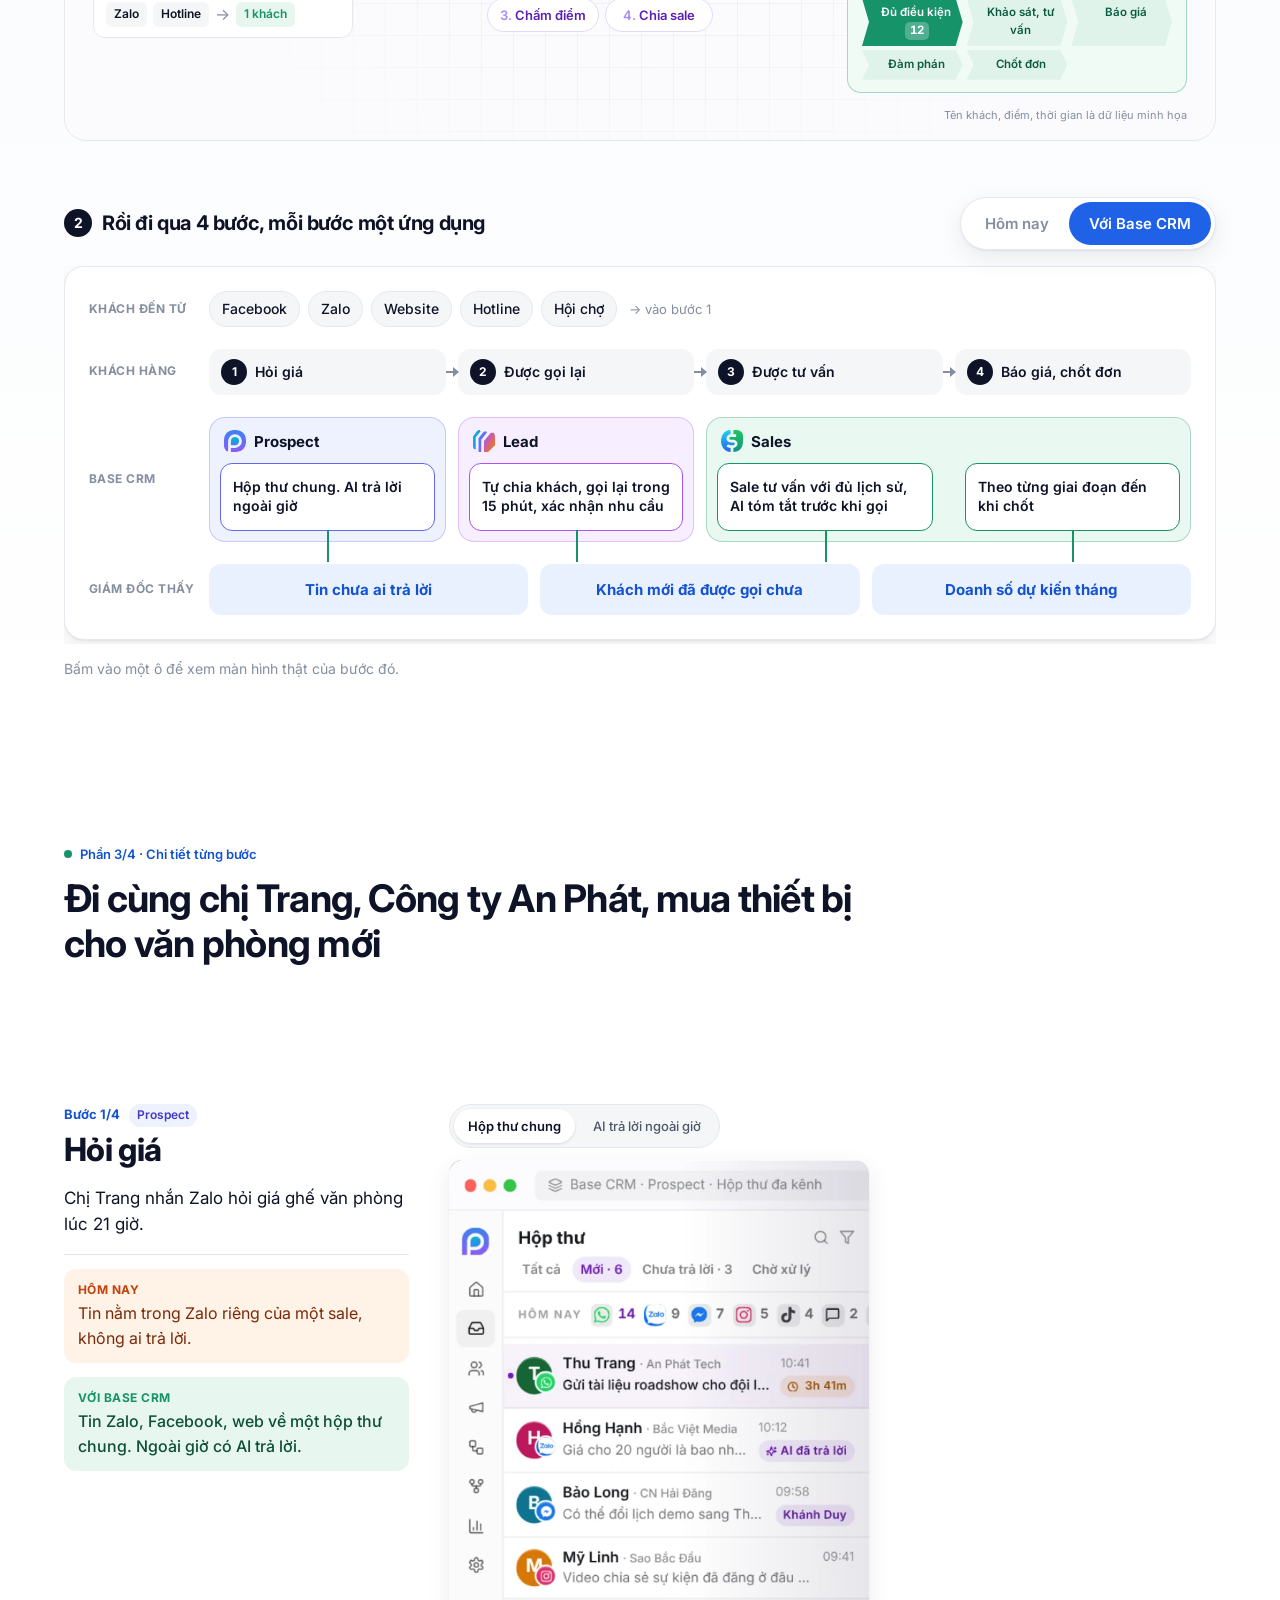
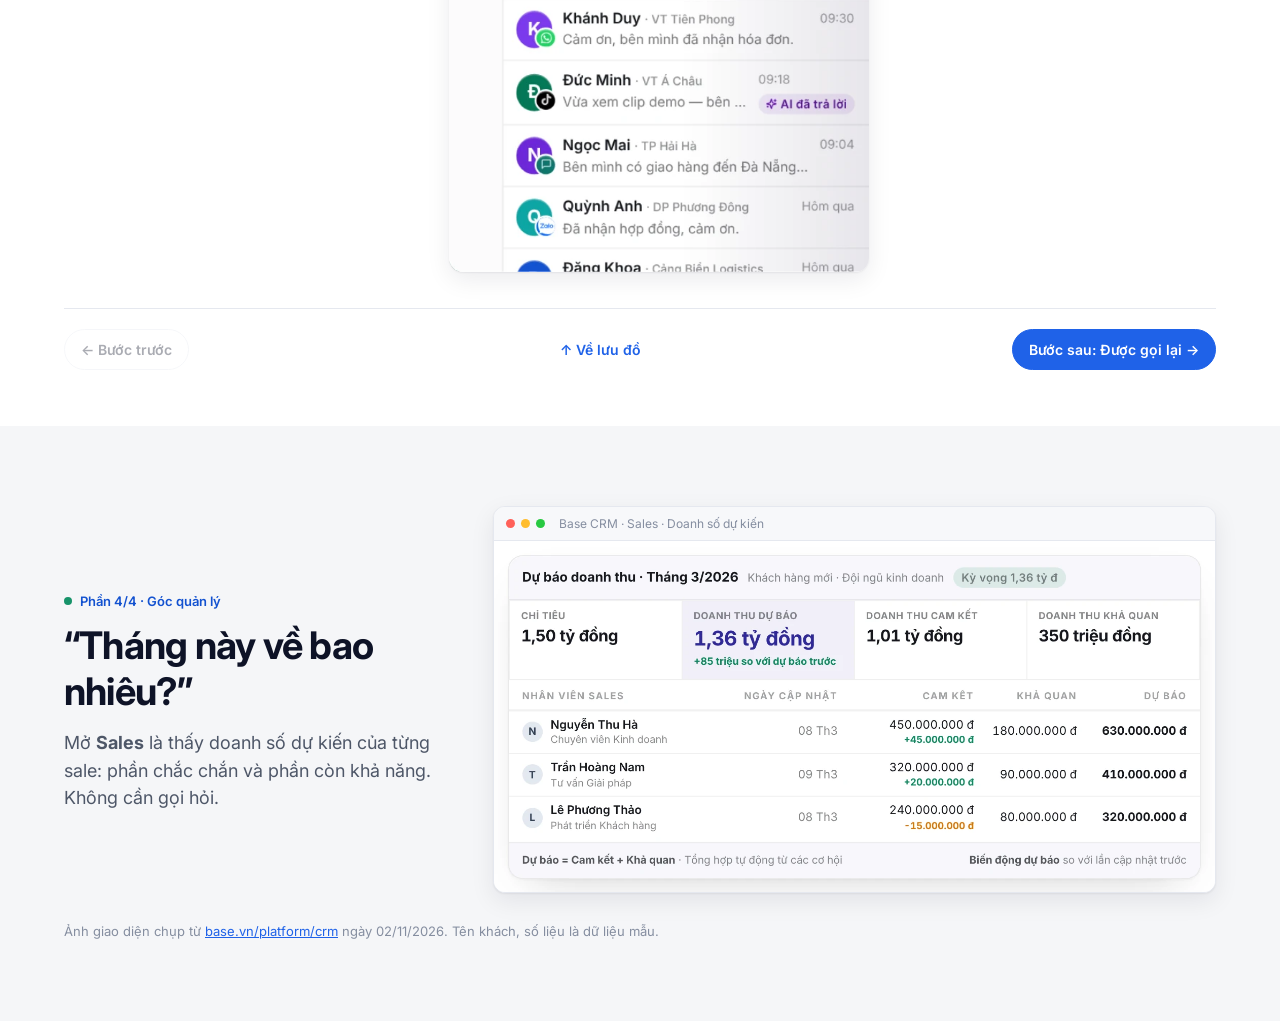
==== commit 22325b83: "Chuyển bước Được tư vấn sang Sales - Lead chỉ phụ trách tiếp nhận, chia khách, gọi lại xác nhận nhu " ====
--- a/index.html
+++ b/index.html
@@ -9,7 +9,7 @@
 <link rel="preconnect" href="https://fonts.googleapis.com">
 <link rel="preconnect" href="https://fonts.gstatic.com" crossorigin>
 <link href="https://fonts.googleapis.com/css2?family=Inter:wght@400;500;600;700;800&display=swap" rel="stylesheet">
-<link rel="stylesheet" href="style.css?v=15">
+<link rel="stylesheet" href="style.css?v=16">
 </head>
 <body>
 <a class="skip" href="#tong-quan">Bỏ qua thanh điều hướng</a>
@@ -132,7 +132,7 @@
         <div class="dst" id="hubDst">
           <p class="dst-h"><img src="assets/brand/app-sales.svg" alt="" width="22" height="22">Sales · Quy trình bán</p>
           <ol class="pipe">
-            <li class="cur">Nhận thông tin <b id="dstCount">12</b></li><li>Liên hệ</li><li>Khảo sát</li><li>Báo giá</li><li>Đàm phán</li><li>Chốt đơn</li>
+            <li class="cur">Đủ điều kiện <b id="dstCount">12</b></li><li>Khảo sát, tư vấn</li><li>Báo giá</li><li>Đàm phán</li><li>Chốt đơn</li>
           </ol>
         </div>
       </div>
@@ -170,16 +170,16 @@
           <p class="app-h"><img src="assets/brand/app-prospect.svg" alt="" width="22" height="22">Prospect</p>
           <div class="mods"><a href="#buoc-1" class="mod"><span class="a">Hộp thư chung. AI trả lời ngoài giờ</span><span class="b">Tin nằm trong Zalo riêng, sót khách</span></a></div>
         </div>
-        <div class="app-blk l span2">
+        <div class="app-blk l">
           <p class="app-h"><img src="assets/brand/app-lead.svg" alt="" width="22" height="22">Lead</p>
+          <div class="mods"><a href="#buoc-2" class="mod"><span class="a">Tự chia khách, gọi lại trong 15 phút, xác nhận nhu cầu</span><span class="b">Chia tay qua Zalo, gọi chậm</span></a></div>
+        </div>
+        <div class="app-blk s span2">
+          <p class="app-h"><img src="assets/brand/app-sales.svg" alt="" width="22" height="22">Sales</p>
           <div class="mods">
-            <a href="#buoc-2" class="mod"><span class="a">Tự chia khách, gọi trong 15 phút</span><span class="b">Chia tay qua Zalo, gọi chậm</span></a>
-            <a href="#buoc-3" class="mod"><span class="a">Hồ sơ đủ lịch sử, AI chấm điểm</span><span class="b">Đổi sale là hỏi lại từ đầu</span></a>
+            <a href="#buoc-3" class="mod"><span class="a">Sale tư vấn với đủ lịch sử, AI tóm tắt trước khi gọi</span><span class="b">Đổi người là hỏi lại từ đầu</span></a>
+            <a href="#buoc-4" class="mod"><span class="a">Theo từng giai đoạn đến khi chốt</span><span class="b">Báo giá xong quên theo</span></a>
           </div>
-        </div>
-        <div class="app-blk s">
-          <p class="app-h"><img src="assets/brand/app-sales.svg" alt="" width="22" height="22">Sales</p>
-          <div class="mods"><a href="#buoc-4" class="mod"><span class="a">Theo từng giai đoạn đến khi chốt</span><span class="b">Báo giá xong quên theo</span></a></div>
         </div>
       </div>
 
@@ -214,7 +214,7 @@
       <ol class="rail" id="rail" role="tablist" aria-label="Bốn bước trong hành trình khách">
         <li role="presentation"><button role="tab" id="t1" aria-controls="buoc-1" data-step="1"><b>1</b><span>Hỏi giá<small>Prospect</small></span></button></li>
         <li role="presentation"><button role="tab" id="t2" aria-controls="buoc-2" data-step="2"><b>2</b><span>Được gọi lại<small>Lead</small></span></button></li>
-        <li role="presentation"><button role="tab" id="t3" aria-controls="buoc-3" data-step="3"><b>3</b><span>Được tư vấn<small>Lead</small></span></button></li>
+        <li role="presentation"><button role="tab" id="t3" aria-controls="buoc-3" data-step="3"><b>3</b><span>Được tư vấn<small>Sales</small></span></button></li>
         <li role="presentation"><button role="tab" id="t4" aria-controls="buoc-4" data-step="4"><b>4</b><span>Báo giá, chốt đơn<small>Sales</small></span></button></li>
       </ol>
       <button class="nav-btn" id="nextStep" type="button" aria-label="Bước sau">→</button>
@@ -253,12 +253,13 @@
         <h3>Được gọi lại</h3>
         <p class="who">Chị Trang chờ được gọi, đang hỏi thêm 2 nơi khác.</p>
         <p class="ba b"><span>Hôm nay</span>Chia khách bằng tay, hôm sau mới gọi. Đối thủ gọi trước.</p>
-        <p class="ba a"><span>Với Base CRM</span>Tự chia khách cho sale. Đồng hồ đếm 15 phút, quá giờ báo trưởng nhóm.</p>
+        <p class="ba a"><span>Với Base CRM</span>Tự chia khách, đếm 15 phút. Gọi lại xác nhận nhu cầu, đủ điều kiện thì chuyển sang Sales.</p>
       </div>
       <div class="p-shots" data-shots>
         <div class="shot-tabs" role="tablist" aria-label="Màn hình bước 2">
           <button role="tab" aria-selected="true">Chia khách</button>
           <button role="tab" aria-selected="false">Gọi ai trước</button>
+          <button role="tab" aria-selected="false">Hồ sơ khách</button>
         </div>
         <figure class="win shot is-on" data-cap="Bước 2 · Lead · Chia khách">
           <div class="win-bar"><i></i><i></i><i></i><span>Base CRM · Lead · Chia khách</span></div>
@@ -268,20 +269,23 @@
           <div class="win-bar"><i></i><i></i><i></i><span>Base CRM · Lead · AI xếp ưu tiên</span></div>
           <button class="zoom" type="button" aria-label="Phóng to ảnh"><img src="assets/he-thong/ai-uu-tien.webp" width="1800" height="990" loading="lazy" alt="Sáng có 240 khách mới, AI giải thích vì sao gọi khách này trước"></button>
         </figure>
+        <figure class="shot raw" data-cap="Bước 2 · Lead · Hồ sơ khách">
+          <button class="zoom" type="button" aria-label="Phóng to ảnh"><img src="assets/he-thong/lead-hoso.webp" width="1996" height="1286" loading="lazy" alt="Hồ sơ chị Thu Trang trong Lead: nguồn, lịch sử tương tác, AI đánh giá, người gọi lại"></button>
+        </figure>
       </div>
     </article>
 
     <article class="panel" id="buoc-3" role="tabpanel" aria-labelledby="t3" data-step="3" data-title="Được tư vấn">
       <div class="p-copy">
-        <p class="p-count">Bước 3/4 <span class="app-tag l">Lead</span></p>
+        <p class="p-count">Bước 3/4 <span class="app-tag s">Sales</span></p>
         <h3>Được tư vấn</h3>
-        <p class="who">Chị Trang gọi lại, gặp một sale khác.</p>
-        <p class="ba b"><span>Hôm nay</span>Sale mới không biết gì, phải hỏi lại từ đầu.</p>
-        <p class="ba a"><span>Với Base CRM</span>Mở hồ sơ là thấy khách đến từ đâu, đã nói gì, ai phụ trách, nên làm gì tiếp.</p>
+        <p class="who">Sale hẹn khảo sát văn phòng mới của chị Trang.</p>
+        <p class="ba b"><span>Hôm nay</span>Sale không biết khách đã nói gì trước đó, phải hỏi lại từ đầu.</p>
+        <p class="ba a"><span>Với Base CRM</span>Khách sang Sales giữ đủ lịch sử. AI tóm tắt cần biết gì trước khi gọi.</p>
       </div>
       <div class="p-shots" data-shots>
-        <figure class="shot raw is-on" data-cap="Bước 3 · Lead · Hồ sơ khách">
-          <button class="zoom" type="button" aria-label="Phóng to ảnh"><img src="assets/he-thong/lead-hoso.webp" width="1996" height="1286" loading="lazy" alt="Hồ sơ chị Thu Trang: lịch sử tương tác, AI đánh giá, sale phụ trách, việc tiếp theo"></button>
+        <figure class="shot raw is-on" data-cap="Bước 3 · Sales · Hồ sơ khách và Copilot">
+          <button class="zoom" type="button" aria-label="Phóng to ảnh"><img src="assets/he-thong/sales-hoso.webp" width="1800" height="1273" loading="lazy" alt="Hồ sơ khách trong Sales: người phụ trách, hoạt động gần nhất, liên hệ; bên phải Copilot trả lời cần biết gì trước khi gọi"></button>
         </figure>
       </div>
     </article>
@@ -292,10 +296,17 @@
         <h3>Báo giá, chốt đơn</h3>
         <p class="who">Chị Trang nhận báo giá, thương lượng rồi đồng ý mua.</p>
         <p class="ba b"><span>Hôm nay</span>Gửi báo giá xong quên theo. Không ai biết đơn đang ở đâu.</p>
-        <p class="ba a"><span>Với Base CRM</span>Khách chuyển thành cơ hội bán, giữ đủ lịch sử. Thấy rõ đang ở bước báo giá, đàm phán hay đã chốt.</p>
+        <p class="ba a"><span>Với Base CRM</span>Bảng quy trình bán: thấy mỗi khách đang ở bước nào, đơn nào đang chậm.</p>
       </div>
       <div class="p-shots" data-shots>
-        <figure class="shot raw tall is-on" data-cap="Bước 4 · Sales · Cơ hội bán">
+        <div class="shot-tabs" role="tablist" aria-label="Màn hình bước 4">
+          <button role="tab" aria-selected="true">Bảng quy trình bán</button>
+          <button role="tab" aria-selected="false">Một đơn đã chốt</button>
+        </div>
+        <figure class="shot raw is-on" data-cap="Bước 4 · Sales · Bảng quy trình bán">
+          <button class="zoom" type="button" aria-label="Phóng to ảnh"><img src="assets/he-thong/sales-bang.webp" width="1902" height="578" loading="lazy" alt="Bảng quy trình bán chia cột theo giai đoạn, mỗi thẻ là một khách, có giá trị và số ngày đang chậm"></button>
+        </figure>
+        <figure class="shot raw tall" data-cap="Bước 4 · Sales · Cơ hội bán">
           <button class="zoom" type="button" aria-label="Phóng to ảnh"><img src="assets/he-thong/sales-cohoi.webp" width="575" height="993" loading="lazy" alt="Cơ hội bán An Phát đi qua các giai đoạn: đủ điều kiện, gửi báo giá, đàm phán, thắng"></button>
         </figure>
       </div>
@@ -338,6 +349,6 @@
 
 <p class="keys" aria-hidden="true">Phím <kbd>1</kbd>–<kbd>4</kbd> chuyển phần · <kbd>←</kbd><kbd>→</kbd> chuyển bước</p>
 
-<script src="app.js?v=15"></script>
+<script src="app.js?v=16"></script>
 </body>
 </html>
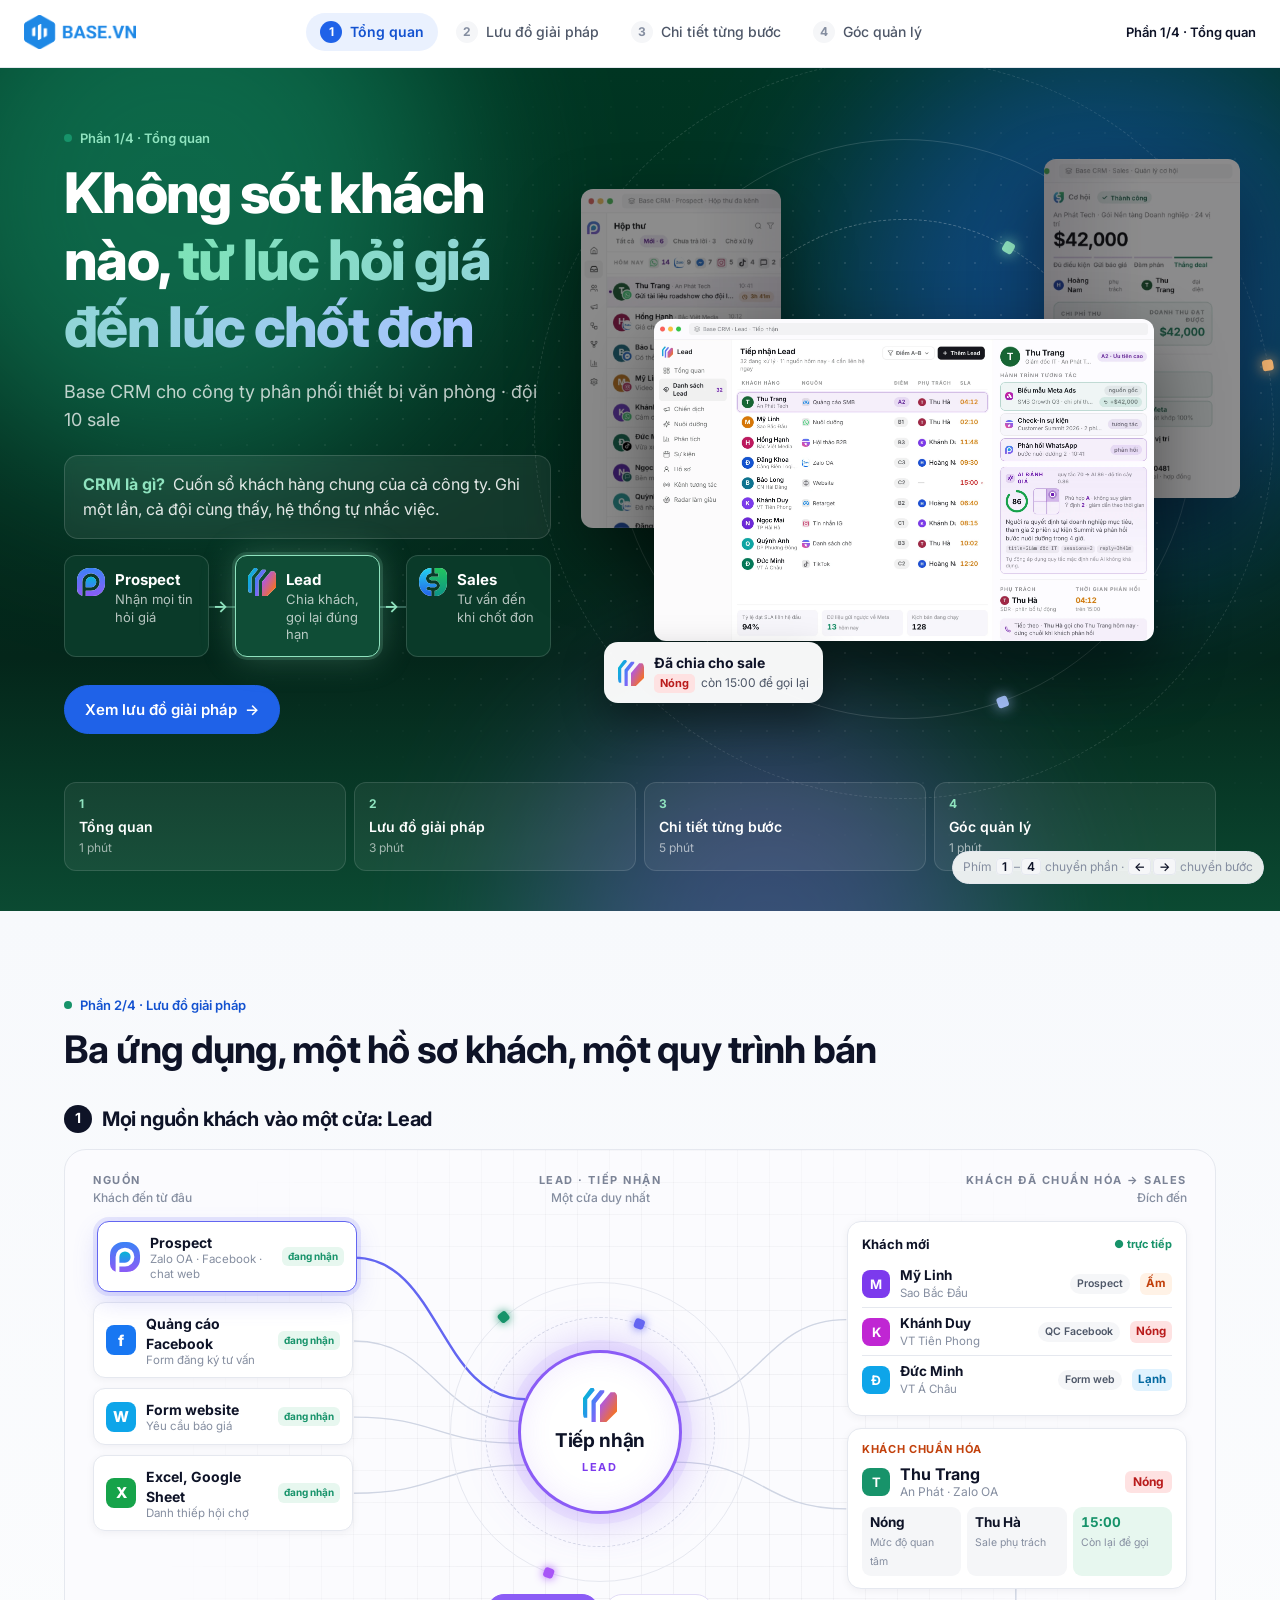
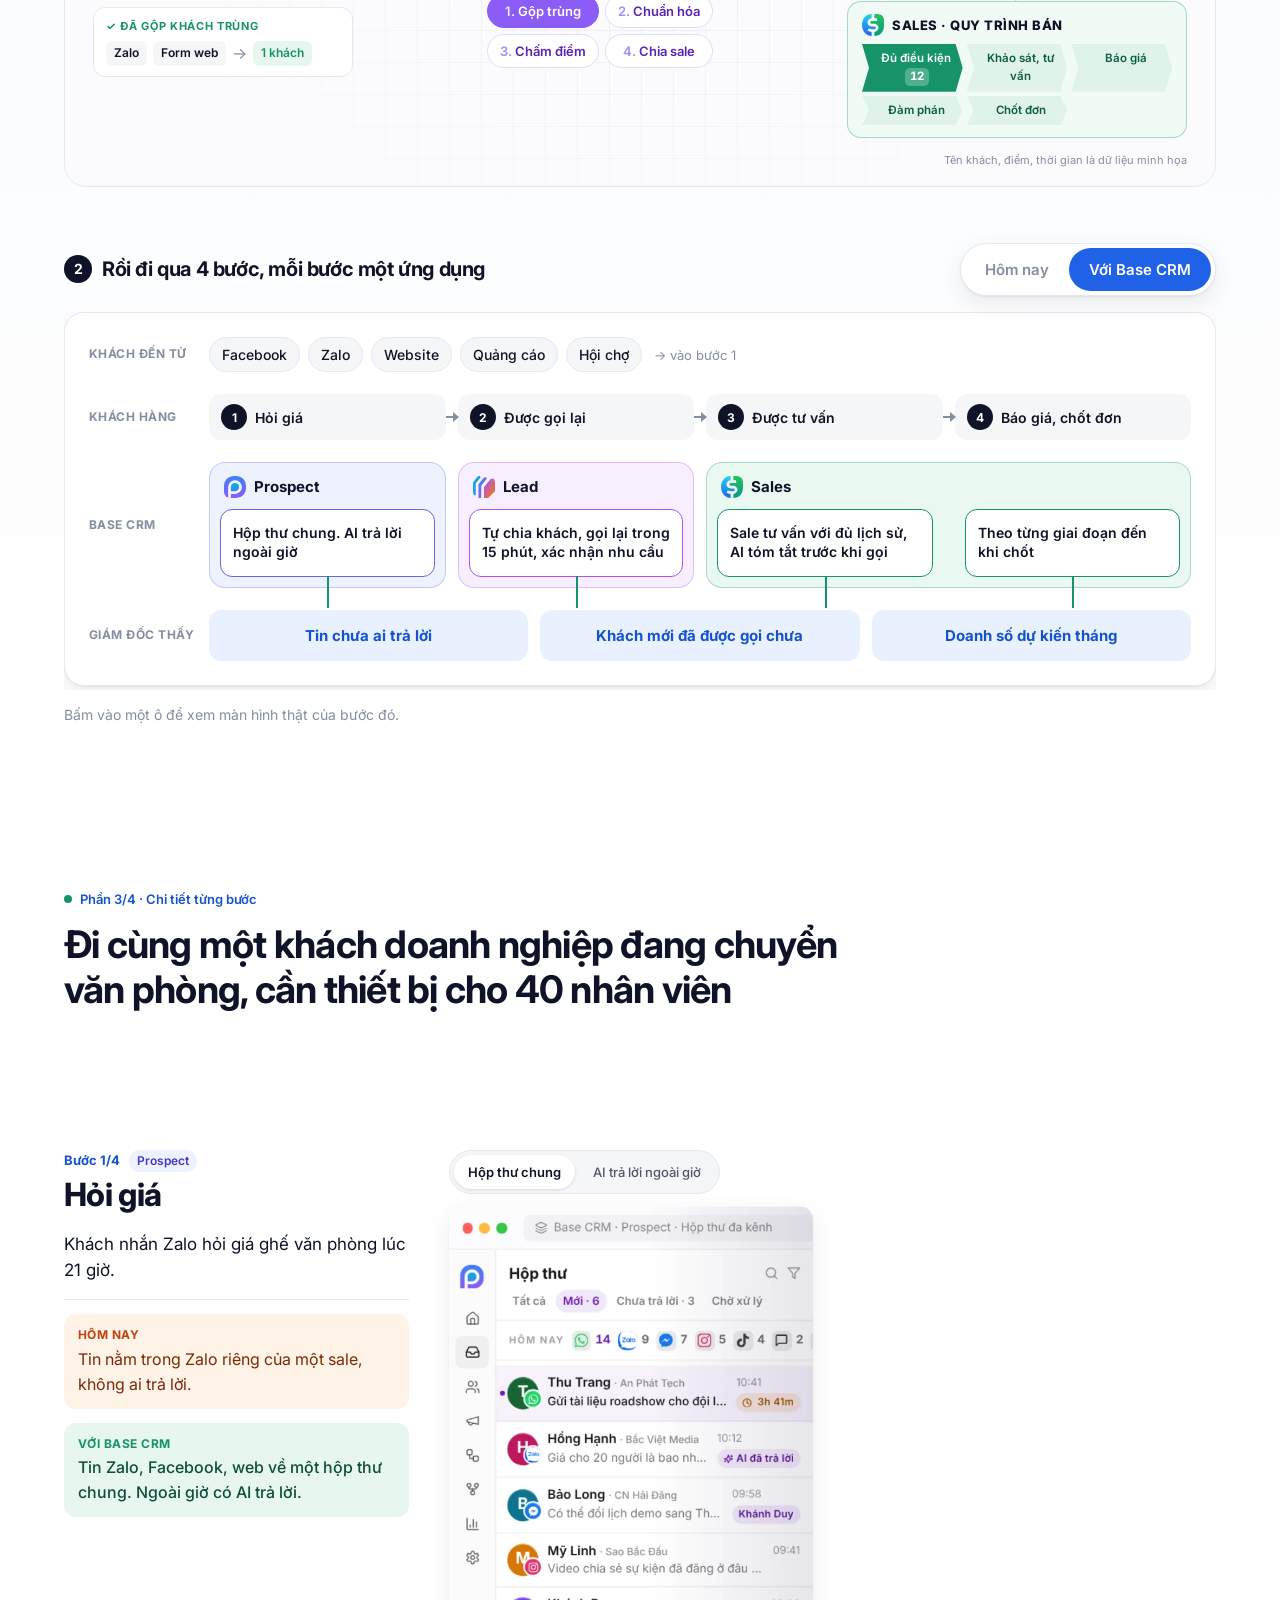
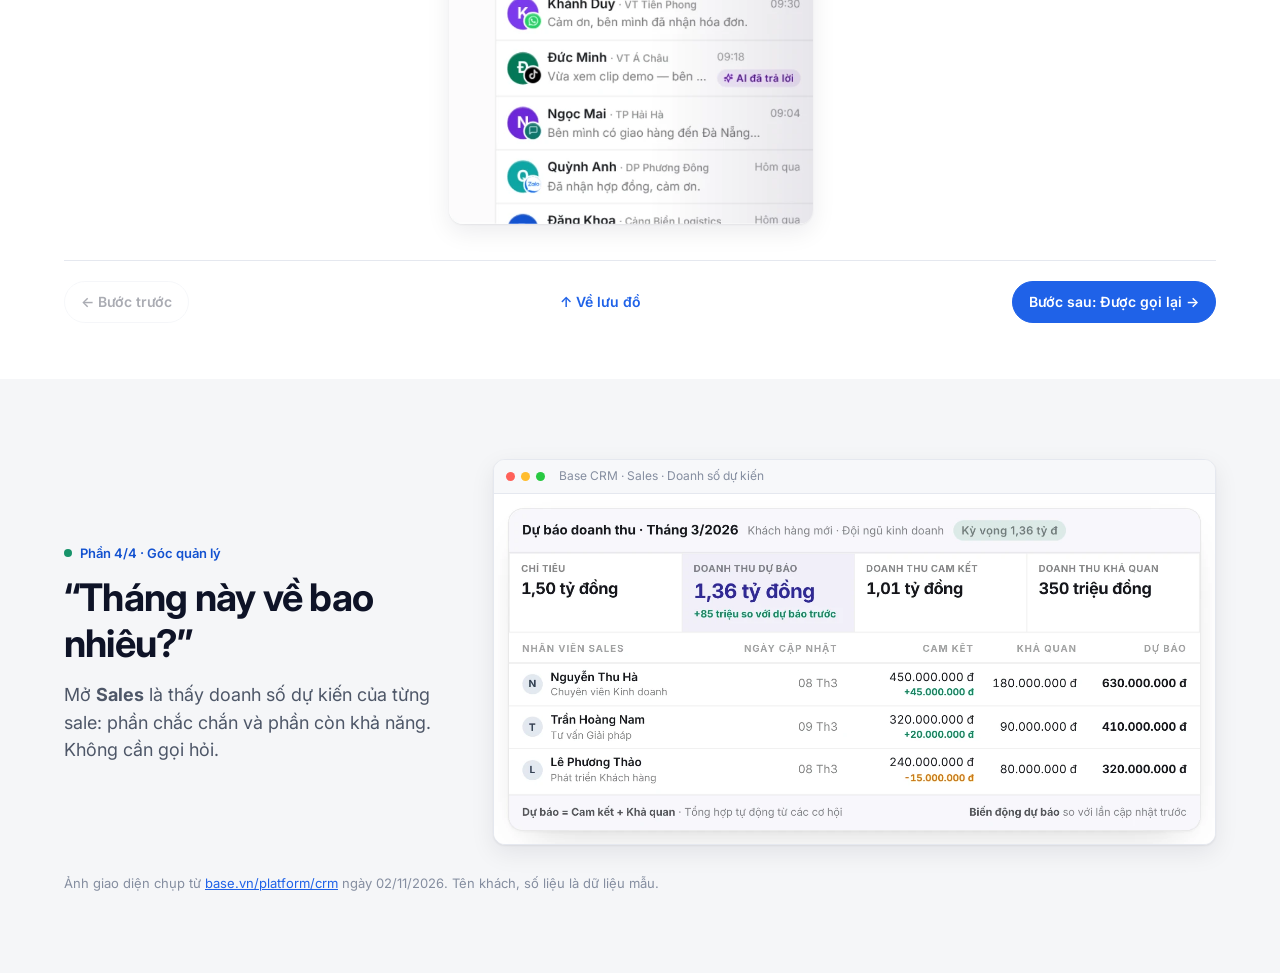
==== commit 56280c92: "Làm lại phần mở đầu, bỏ Hotline khỏi nguồn Lead, sửa ảnh tràn - Phần mở đầu phủ kín màn hình: nền au" ====
--- a/index.html
+++ b/index.html
@@ -9,7 +9,7 @@
 <link rel="preconnect" href="https://fonts.googleapis.com">
 <link rel="preconnect" href="https://fonts.gstatic.com" crossorigin>
 <link href="https://fonts.googleapis.com/css2?family=Inter:wght@400;500;600;700;800&display=swap" rel="stylesheet">
-<link rel="stylesheet" href="style.css?v=16">
+<link rel="stylesheet" href="style.css?v=18">
 </head>
 <body>
 <a class="skip" href="#tong-quan">Bỏ qua thanh điều hướng</a>
@@ -34,26 +34,39 @@
 
 <!-- ============ 1. TỔNG QUAN ============ -->
 <section id="tong-quan" class="sec hero" data-name="Tổng quan" aria-labelledby="h1">
+  <div class="hero-bg" aria-hidden="true">
+    <div class="aurora"><i class="b1"></i><i class="b2"></i><i class="b3"></i></div>
+    <div class="dots"></div>
+  </div>
   <div class="wrap hero-grid">
     <div class="hero-copy">
       <p class="part">Phần 1/4 · Tổng quan</p>
       <h1 id="h1">Không sót khách nào, <em>từ lúc hỏi giá đến lúc chốt đơn</em></h1>
       <p class="lead">Base CRM cho công ty phân phối thiết bị văn phòng · đội 10 sale</p>
       <p class="what"><b>CRM là gì?</b> Cuốn sổ khách hàng chung của cả công ty. Ghi một lần, cả đội cùng thấy, hệ thống tự nhắc việc.</p>
-      <ul class="apps" aria-label="Ba ứng dụng trong giải pháp">
+      <ul class="apps" id="heroApps" aria-label="Ba ứng dụng trong giải pháp">
         <li><img src="assets/brand/app-prospect.svg" alt="" width="28" height="28"><div><b>Prospect</b><span>Nhận mọi tin hỏi giá</span></div></li>
         <li><img src="assets/brand/app-lead.svg" alt="" width="28" height="28"><div><b>Lead</b><span>Chia khách, gọi lại đúng hạn</span></div></li>
-        <li><img src="assets/brand/app-sales.svg" alt="" width="28" height="28"><div><b>Sales</b><span>Theo đến khi chốt đơn</span></div></li>
+        <li><img src="assets/brand/app-sales.svg" alt="" width="28" height="28"><div><b>Sales</b><span>Tư vấn đến khi chốt đơn</span></div></li>
       </ul>
       <div class="cta">
         <a class="btn" href="#giai-phap">Xem lưu đồ giải pháp <span aria-hidden="true">→</span></a>
       </div>
     </div>
 
-    <div class="hero-shots" aria-label="Ảnh giao diện 3 ứng dụng Base CRM">
-      <img class="hs hs-l" src="assets/he-thong/prospect-hopthu.webp" width="586" height="993" alt="Prospect: hộp thư chung">
-      <img class="hs hs-r" src="assets/he-thong/sales-cohoi.webp" width="575" height="993" alt="Sales: một cơ hội bán đi qua các giai đoạn">
-      <img class="hs hs-c" src="assets/he-thong/lead-hoso.webp" width="1996" height="1286" alt="Lead: danh sách khách mới và hồ sơ một khách">
+    <div class="hero-shots" id="heroShots" aria-label="Ảnh giao diện 3 ứng dụng Base CRM">
+      <div class="hrings" data-depth="6" aria-hidden="true">
+        <span class="hr r1"><i style="--a:30deg;--c:#8fe3bf"></i></span>
+        <span class="hr r2"><i style="--a:160deg;--c:#a8c4ff"></i><i style="--a:290deg;--c:#c4b5fd"></i></span>
+        <span class="hr r3"><i style="--a:80deg;--c:#fdba74"></i></span>
+      </div>
+      <div class="hs hs-l" data-depth="14" data-app="0"><img src="assets/he-thong/prospect-hopthu.webp" width="586" height="993" alt="Prospect: hộp thư chung"></div>
+      <div class="hs hs-r" data-depth="18" data-app="2"><img src="assets/he-thong/sales-cohoi.webp" width="575" height="993" alt="Sales: một cơ hội bán đi qua các giai đoạn"></div>
+      <div class="hs hs-c" data-depth="8" data-app="1"><img src="assets/he-thong/lead-hoso.webp" width="1996" height="1286" alt="Lead: danh sách khách mới và hồ sơ một khách"></div>
+
+      <div class="toast t1" data-app="0" aria-hidden="true"><img src="assets/brand/app-prospect.svg" alt="" width="26" height="26"><div><b>Tin Zalo mới</b><small>Hỏi giá 40 ghế công thái học · 21:04</small></div></div>
+      <div class="toast t2" data-app="1" aria-hidden="true"><img src="assets/brand/app-lead.svg" alt="" width="26" height="26"><div><b>Đã chia cho sale</b><small><span class="score hot">Nóng</span> còn 15:00 để gọi lại</small></div></div>
+      <div class="toast t3" data-app="2" aria-hidden="true"><img src="assets/brand/app-sales.svg" alt="" width="26" height="26"><div><b>Chuyển sang Sales</b><small>Đủ điều kiện · hẹn khảo sát</small></div></div>
     </div>
   </div>
   <div class="wrap">
@@ -86,14 +99,14 @@
 
       <ul class="srcs" aria-label="Các nguồn khách">
         <li class="src" data-src="0"><img class="ic" src="assets/brand/app-prospect.svg" alt="" width="30" height="30"><div><b>Prospect</b><small>Zalo OA · Facebook · chat web</small></div><em>đang nhận</em></li>
-        <li class="src" data-src="1"><span class="ic" style="--c:#F97316">☎</span><div><b>Hotline</b><small>Sale ghi nhận cuộc gọi</small></div><em>đang nhận</em></li>
+        <li class="src" data-src="1"><span class="ic" style="--c:#1877F2">f</span><div><b>Quảng cáo Facebook</b><small>Form đăng ký tư vấn</small></div><em>đang nhận</em></li>
         <li class="src" data-src="2"><span class="ic" style="--c:#0EA5E9">W</span><div><b>Form website</b><small>Yêu cầu báo giá</small></div><em>đang nhận</em></li>
         <li class="src" data-src="3"><span class="ic" style="--c:#16A34A">X</span><div><b>Excel, Google Sheet</b><small>Danh thiếp hội chợ</small></div><em>đang nhận</em></li>
       </ul>
 
       <div class="dupc" id="hubDup">
         <p>✓ Đã gộp khách trùng</p>
-        <div><span class="mini">Zalo</span><span class="mini">Hotline</span><span class="arr">→</span><span class="mini one">1 khách</span></div>
+        <div><span class="mini">Zalo</span><span class="mini">Form web</span><span class="arr">→</span><span class="mini one">1 khách</span></div>
       </div>
 
       <div class="mid">
@@ -115,16 +128,16 @@
         <div class="hcard" id="hubIn">
           <p class="hcard-h">Khách mới <span class="live">● trực tiếp</span></p>
           <ul class="hub-list" id="hubList">
-            <li><span class="av" style="background:#7c3aed">M</span><div class="nm"><b>Mỹ Linh</b><small>Sao Bắc Đẩu</small></div><span class="chip">Prospect</span><span class="score">B1</span></li>
-            <li><span class="av" style="background:#c026d3">K</span><div class="nm"><b>Khánh Duy</b><small>VT Tiên Phong</small></div><span class="chip">Hotline</span><span class="score">B2</span></li>
-            <li><span class="av" style="background:#0ea5e9">Đ</span><div class="nm"><b>Đức Minh</b><small>VT Á Châu</small></div><span class="chip">Form web</span><span class="score">C2</span></li>
+            <li><span class="av" style="background:#7c3aed">M</span><div class="nm"><b>Mỹ Linh</b><small>Sao Bắc Đẩu</small></div><span class="chip">Prospect</span><span class="score warm">Ấm</span></li>
+            <li><span class="av" style="background:#c026d3">K</span><div class="nm"><b>Khánh Duy</b><small>VT Tiên Phong</small></div><span class="chip">QC Facebook</span><span class="score hot">Nóng</span></li>
+            <li><span class="av" style="background:#0ea5e9">Đ</span><div class="nm"><b>Đức Minh</b><small>VT Á Châu</small></div><span class="chip">Form web</span><span class="score cold">Lạnh</span></li>
           </ul>
         </div>
         <div class="hcard std" id="hubStd">
           <p class="hcard-h warm">Khách chuẩn hóa</p>
-          <div class="std-who"><span class="av" id="stdAv">T</span><div><b id="stdName">Thu Trang</b><small id="stdSub">An Phát · Zalo OA</small></div><em id="stdScore">A1</em></div>
+          <div class="std-who"><span class="av" id="stdAv">T</span><div><b id="stdName">Thu Trang</b><small id="stdSub">An Phát · Zalo OA</small></div><em id="stdScore" class="score hot">Nóng</em></div>
           <div class="std-tiles">
-            <div><b id="stdAi">A1</b><small>Điểm AI</small></div>
+            <div><b id="stdAi">Nóng</b><small>Mức độ quan tâm</small></div>
             <div><b id="stdSale">Thu Hà</b><small>Sale phụ trách</small></div>
             <div class="t"><b id="hubTimer">15:00</b><small>Còn lại để gọi</small></div>
           </div>
@@ -153,7 +166,7 @@
 
       <div class="lane-l">Khách đến từ</div>
       <div class="row-in">
-        <span class="ch">Facebook</span><span class="ch">Zalo</span><span class="ch">Website</span><span class="ch">Hotline</span><span class="ch">Hội chợ</span>
+        <span class="ch">Facebook</span><span class="ch">Zalo</span><span class="ch">Website</span><span class="ch">Quảng cáo</span><span class="ch">Hội chợ</span>
       </div>
 
       <div class="lane-l">Khách hàng</div>
@@ -204,7 +217,7 @@
   <div class="wrap">
     <div class="sec-head">
       <p class="part">Phần 3/4 · Chi tiết từng bước</p>
-      <h2 id="h-ht">Đi cùng chị Trang, Công ty An Phát, mua thiết bị cho văn phòng mới</h2>
+      <h2 id="h-ht">Đi cùng một khách doanh nghiệp đang chuyển văn phòng, cần thiết bị cho 40 nhân viên</h2>
     </div>
   </div>
 
@@ -228,7 +241,7 @@
       <div class="p-copy">
         <p class="p-count">Bước 1/4 <span class="app-tag p">Prospect</span></p>
         <h3>Hỏi giá</h3>
-        <p class="who">Chị Trang nhắn Zalo hỏi giá ghế văn phòng lúc 21 giờ.</p>
+        <p class="who">Khách nhắn Zalo hỏi giá ghế văn phòng lúc 21 giờ.</p>
         <p class="ba b"><span>Hôm nay</span>Tin nằm trong Zalo riêng của một sale, không ai trả lời.</p>
         <p class="ba a"><span>Với Base CRM</span>Tin Zalo, Facebook, web về một hộp thư chung. Ngoài giờ có AI trả lời.</p>
       </div>
@@ -251,7 +264,7 @@
       <div class="p-copy">
         <p class="p-count">Bước 2/4 <span class="app-tag l">Lead</span></p>
         <h3>Được gọi lại</h3>
-        <p class="who">Chị Trang chờ được gọi, đang hỏi thêm 2 nơi khác.</p>
+        <p class="who">Khách chờ được gọi, đồng thời hỏi thêm 2 nơi khác.</p>
         <p class="ba b"><span>Hôm nay</span>Chia khách bằng tay, hôm sau mới gọi. Đối thủ gọi trước.</p>
         <p class="ba a"><span>Với Base CRM</span>Tự chia khách, đếm 15 phút. Gọi lại xác nhận nhu cầu, đủ điều kiện thì chuyển sang Sales.</p>
       </div>
@@ -270,7 +283,7 @@
           <button class="zoom" type="button" aria-label="Phóng to ảnh"><img src="assets/he-thong/ai-uu-tien.webp" width="1800" height="990" loading="lazy" alt="Sáng có 240 khách mới, AI giải thích vì sao gọi khách này trước"></button>
         </figure>
         <figure class="shot raw" data-cap="Bước 2 · Lead · Hồ sơ khách">
-          <button class="zoom" type="button" aria-label="Phóng to ảnh"><img src="assets/he-thong/lead-hoso.webp" width="1996" height="1286" loading="lazy" alt="Hồ sơ chị Thu Trang trong Lead: nguồn, lịch sử tương tác, AI đánh giá, người gọi lại"></button>
+          <button class="zoom" type="button" aria-label="Phóng to ảnh"><img src="assets/he-thong/lead-hoso.webp" width="1996" height="1286" loading="lazy" alt="Hồ sơ một khách trong Lead: nguồn, lịch sử tương tác, AI đánh giá, người gọi lại"></button>
         </figure>
       </div>
     </article>
@@ -279,7 +292,7 @@
       <div class="p-copy">
         <p class="p-count">Bước 3/4 <span class="app-tag s">Sales</span></p>
         <h3>Được tư vấn</h3>
-        <p class="who">Sale hẹn khảo sát văn phòng mới của chị Trang.</p>
+        <p class="who">Sale hẹn đến khảo sát văn phòng mới của khách.</p>
         <p class="ba b"><span>Hôm nay</span>Sale không biết khách đã nói gì trước đó, phải hỏi lại từ đầu.</p>
         <p class="ba a"><span>Với Base CRM</span>Khách sang Sales giữ đủ lịch sử. AI tóm tắt cần biết gì trước khi gọi.</p>
       </div>
@@ -294,7 +307,7 @@
       <div class="p-copy">
         <p class="p-count">Bước 4/4 <span class="app-tag s">Sales</span></p>
         <h3>Báo giá, chốt đơn</h3>
-        <p class="who">Chị Trang nhận báo giá, thương lượng rồi đồng ý mua.</p>
+        <p class="who">Khách nhận báo giá, thương lượng rồi đồng ý mua.</p>
         <p class="ba b"><span>Hôm nay</span>Gửi báo giá xong quên theo. Không ai biết đơn đang ở đâu.</p>
         <p class="ba a"><span>Với Base CRM</span>Bảng quy trình bán: thấy mỗi khách đang ở bước nào, đơn nào đang chậm.</p>
       </div>
@@ -349,6 +362,6 @@
 
 <p class="keys" aria-hidden="true">Phím <kbd>1</kbd>–<kbd>4</kbd> chuyển phần · <kbd>←</kbd><kbd>→</kbd> chuyển bước</p>
 
-<script src="app.js?v=16"></script>
+<script src="app.js?v=18"></script>
 </body>
 </html>
--- a/style.css
+++ b/style.css
@@ -73,25 +73,62 @@
 .zoom:hover::after,.zoom:focus-visible::after{opacity:1}
 
 /* ---------- 1. Tổng quan ---------- */
-.hero{background:radial-gradient(1200px 500px at 80% -10%,rgba(23,147,106,.35),transparent 60%),linear-gradient(180deg,var(--forest),var(--forest-2));color:#fff;padding:72px 0 48px;overflow:hidden}
+.hero{position:relative;min-height:calc(100vh - var(--hh) - 3px);display:flex;flex-direction:column;justify-content:center;background:linear-gradient(180deg,var(--forest),#04261a 70%,var(--forest-2));color:#fff;padding:56px 0 40px;overflow:hidden}
+.hero>.wrap{position:relative;z-index:1}
 .hero .part{color:#8fe3bf}
-.hero-grid{display:grid;grid-template-columns:1fr 1.05fr;gap:48px;align-items:center}
-.hero h1{font-size:clamp(34px,4.4vw,54px);font-weight:800;letter-spacing:-.03em}
-.hero h1 em{font-style:normal;background:linear-gradient(90deg,#7ee2b8,#a8c4ff);-webkit-background-clip:text;background-clip:text;color:transparent}
+.hero-bg{position:absolute;inset:0;pointer-events:none}
+.aurora i{position:absolute;border-radius:50%;filter:blur(90px);animation:drift 18s ease-in-out infinite alternate}
+.aurora .b1{width:560px;height:560px;left:-8%;top:-18%;background:#17936a;opacity:.55}
+.aurora .b2{width:520px;height:520px;right:-6%;top:-4%;background:#1F62E8;opacity:.45;animation-duration:22s;animation-delay:-6s}
+.aurora .b3{width:460px;height:460px;left:42%;bottom:-30%;background:#8b5cf6;opacity:.35;animation-duration:26s;animation-delay:-12s}
+@keyframes drift{0%{transform:translate(0,0) scale(1)}50%{transform:translate(60px,40px) scale(1.12)}100%{transform:translate(-40px,20px) scale(.95)}}
+.dots{position:absolute;inset:0;background-image:radial-gradient(rgba(255,255,255,.16) 1px,transparent 1.6px);background-size:26px 26px;-webkit-mask-image:radial-gradient(ellipse at 70% 45%,#000 10%,transparent 65%);mask-image:radial-gradient(ellipse at 70% 45%,#000 10%,transparent 65%)}
+.hero-grid{display:grid;grid-template-columns:minmax(0,.92fr) minmax(0,1.18fr);gap:40px;align-items:center}
+.hero h1{font-size:clamp(34px,4.4vw,56px);font-weight:800;letter-spacing:-.03em}
+.hero h1 em{font-style:normal;background:linear-gradient(90deg,#7ee2b8,#a8c4ff,#c4b5fd,#7ee2b8);background-size:300% 100%;-webkit-background-clip:text;background-clip:text;color:transparent;animation:shine 8s linear infinite}
+@keyframes shine{to{background-position:300% 0}}
 .hero .lead{margin-top:16px;font-size:18px;color:rgba(255,255,255,.75)}
-.what{margin-top:24px;padding:16px 18px;border-radius:var(--r);background:rgba(255,255,255,.07);border:1px solid rgba(255,255,255,.14);color:rgba(255,255,255,.88)}
+.what{margin-top:22px;padding:16px 18px;border-radius:var(--r);background:rgba(255,255,255,.07);border:1px solid rgba(255,255,255,.14);color:rgba(255,255,255,.88);backdrop-filter:blur(6px)}
 .what b{color:#8fe3bf;margin-right:4px}
-.hero-shots{position:relative;height:460px}
-.hs{position:absolute;border-radius:12px;box-shadow:0 30px 60px rgba(0,0,0,.4)}
-.hs-l{height:340px;width:auto;left:-2%;top:0;opacity:.9;animation:float 9s var(--ease) infinite}
-.hs-r{height:340px;width:auto;right:-2%;top:40px;opacity:.9;animation:float 9s var(--ease) -4s infinite}
-.hs-c{width:86%;left:7%;top:110px;z-index:2;animation:float 9s var(--ease) -2s infinite}
-@keyframes float{0%,100%{transform:translateY(0)}50%{transform:translateY(-8px)}}
-.apps{display:grid;grid-template-columns:repeat(3,1fr);gap:10px;margin-top:16px}
-.apps li{display:flex;gap:10px;align-items:flex-start;padding:12px;border-radius:12px;background:rgba(255,255,255,.06);border:1px solid rgba(255,255,255,.12)}
+
+/* 3 app nối nhau */
+.apps{position:relative;display:grid;grid-template-columns:repeat(3,1fr);gap:26px;margin-top:16px}
+.apps::before{content:"";position:absolute;left:10%;right:10%;top:50%;height:2px;background:linear-gradient(90deg,rgba(143,227,191,.15),rgba(143,227,191,.5),rgba(168,196,255,.15));z-index:0}
+.apps li{position:relative;z-index:1;display:flex;gap:10px;align-items:flex-start;padding:12px;border-radius:12px;background:#0a3a29;border:1px solid rgba(255,255,255,.14);transition:border-color .4s,box-shadow .4s,background .4s}
+.apps li:not(:last-child)::after{content:"→";position:absolute;right:-20px;top:50%;transform:translateY(-50%);color:#8fe3bf;font-weight:700}
+.apps li.on{background:#0f4d36;border-color:#8fe3bf;box-shadow:0 0 0 3px rgba(143,227,191,.16),0 0 34px rgba(143,227,191,.28)}
 .apps img{flex:none;border-radius:7px}
 .apps b{display:block;font-size:15px}
 .apps span{display:block;font-size:13px;color:rgba(255,255,255,.7);line-height:1.35}
+
+/* Ảnh 3 app + vòng + thông báo */
+.hero-shots{position:relative;height:560px}
+.hrings{position:absolute;left:50%;top:50%;width:0;height:0;transition:translate .35s ease-out}
+.hr{position:absolute;left:0;top:0;border-radius:50%;border:1.5px dashed rgba(255,255,255,.26);transform:translate(-50%,-50%);animation:spin 70s linear infinite}
+.hr.r1{width:420px;height:420px}
+.hr.r2{width:580px;height:580px;border-style:solid;border-color:rgba(255,255,255,.14);animation-duration:100s;animation-direction:reverse}
+.hr.r3{width:740px;height:740px;border-color:rgba(255,255,255,.12);animation-duration:140s}
+.hr i{position:absolute;left:50%;top:50%;width:11px;height:11px;margin:-5.5px;border-radius:3px;background:var(--c);box-shadow:0 0 14px var(--c);transform:rotate(var(--a)) translateY(calc(var(--r) * -1))}
+.hr.r1 i{--r:210px}.hr.r2 i{--r:290px}.hr.r3 i{--r:370px}
+.hs{position:absolute;transition:translate .35s ease-out,opacity .5s,filter .5s}
+.hs img{width:100%;height:auto;border-radius:12px;box-shadow:0 30px 70px rgba(0,0,0,.45);animation:float 9s var(--ease) infinite}
+.hs-l{height:auto;width:200px;left:-10px;top:40px;z-index:1}
+.hs-r{width:196px;right:-24px;top:10px;z-index:1}
+.hs-r img{animation-delay:-4s}
+.hs-c{width:80%;left:10%;top:170px;z-index:2}
+.hs-c img{animation-delay:-2s}
+.hero-shots.focus .hs{filter:brightness(.55) saturate(.7)}
+.hero-shots.focus .hs.on{filter:none;z-index:3}
+@keyframes float{0%,100%{transform:translateY(0)}50%{transform:translateY(-10px)}}
+.toast{position:absolute;z-index:6;display:flex;align-items:center;gap:10px;padding:10px 14px;border-radius:14px;background:rgba(255,255,255,.96);color:var(--ink);box-shadow:0 18px 40px rgba(0,0,0,.35);opacity:0;transform:translateY(10px) scale(.96);transition:opacity .45s,transform .45s;pointer-events:none}
+.toast.on{opacity:1;transform:none}
+.toast img{border-radius:7px}
+.toast b{display:block;font-size:14px}
+.toast small{display:flex;align-items:center;gap:6px;font-size:12px;color:var(--ink-2)}
+.toast .score{font-size:11px;padding:1px 6px;border-radius:5px}
+.t1{left:120px;top:4px}
+.t2{left:2%;bottom:6px}
+.t3{right:-20px;top:420px}
 .agenda{display:grid;grid-template-columns:repeat(4,1fr);gap:8px;margin-top:48px}
 .agenda a{display:flex;flex-direction:column;gap:2px;padding:12px 14px;border-radius:12px;background:rgba(255,255,255,.06);border:1px solid rgba(255,255,255,.12);color:#fff;text-decoration:none;font-size:14px;font-weight:600;transition:background .2s}
 .agenda a:hover{background:rgba(255,255,255,.12)}
@@ -195,7 +232,7 @@
 .src small{display:block;font-size:11.5px;color:var(--ink-3)}
 .src em{font-style:normal;font-size:10px;font-weight:700;color:var(--green);background:var(--green-soft);padding:2px 6px;border-radius:6px;white-space:nowrap}
 .src.on{border-color:var(--hc);box-shadow:0 0 0 4px color-mix(in srgb,var(--hc) 14%,transparent),0 10px 24px color-mix(in srgb,var(--hc) 20%,transparent);transform:translateX(4px)}
-.src[data-src="0"]{--hc:#6366F1}.src[data-src="1"]{--hc:#F97316}.src[data-src="2"]{--hc:#0EA5E9}.src[data-src="3"]{--hc:#16A34A}
+.src[data-src="0"]{--hc:#6366F1}.src[data-src="1"]{--hc:#1877F2}.src[data-src="2"]{--hc:#0EA5E9}.src[data-src="3"]{--hc:#16A34A}
 .ic{flex:none;display:grid;place-items:center;width:30px;height:30px;border-radius:8px;background:var(--c);color:#fff;font-weight:800;font-size:15px}
 img.ic{background:none}
 .dupc{grid-area:dup;align-self:start;padding:10px 12px;border-radius:12px;background:#fff;border:1.5px solid var(--line);transition:border-color .3s,box-shadow .3s}
@@ -238,6 +275,8 @@
 .hub-list li{display:flex;align-items:center;gap:10px;padding:7px 0;border-top:1px solid var(--line);font-size:14px}
 .hub-list li:first-child{border-top:0}
 .hub-list li.new{animation:slideIn .5s var(--ease)}
+.score.hot{background:#FEE2E2;color:#B91C1C}.score.warm{background:#FFF2E6;color:#C2410C}.score.cold{background:#E0F2FE;color:#0369A1}
+.std-who em.score{padding:2px 8px}
 .hub-list li.merged .score::after{content:" · đã gộp";font-weight:600;color:var(--green)}
 @keyframes slideIn{from{opacity:0;transform:translateY(-8px);background:#fff7ed}to{opacity:1;transform:none}}
 .av{flex:none;display:grid;place-items:center;width:28px;height:28px;border-radius:8px;background:var(--green);color:#fff;font-weight:700;font-size:13px}
@@ -328,7 +367,8 @@
 .app-tag.s{background:#E9F8F1;color:#0d6b4c}
 .shot.raw{margin:0;border-radius:14px;overflow:hidden;box-shadow:var(--shadow);background:#fff}
 .shot.raw .zoom{background:transparent}
-.shot.tall{max-width:420px}
+.shot.tall{width:fit-content;max-width:100%}
+.shot.tall img{width:auto;max-width:100%;max-height:calc(100vh - var(--hh) - var(--rh) - 150px);min-height:360px;object-fit:contain}
 .shot-tabs{display:inline-flex;gap:4px;padding:4px;margin-bottom:12px;border-radius:999px;background:var(--bg-2);border:1px solid var(--line);flex-wrap:wrap}
 .shot-tabs button{border:0;background:transparent;padding:7px 14px;border-radius:999px;font-size:13px;font-weight:500;color:var(--ink-2);transition:background .2s,color .2s}
 .shot-tabs button[aria-selected="true"]{background:#fff;color:var(--ink);font-weight:600;box-shadow:0 1px 3px rgba(14,19,39,.12)}
@@ -368,7 +408,8 @@
 }
 @media (max-width:960px){
   .hero-grid{grid-template-columns:1fr}
-  .hero-shots{height:400px;max-width:620px}
+  .hero{min-height:0}
+  .hero-shots{height:440px;max-width:620px}
   .mgr-grid{grid-template-columns:1fr;gap:20px}
   .agenda{grid-template-columns:repeat(2,1fr)}
   .panel{grid-template-columns:1fr;gap:20px}
@@ -390,9 +431,13 @@
   .tabs a[aria-current="true"] span{display:inline}
   .sec{padding:52px 0}
   .hero{padding:44px 0 36px}
-  .hero-shots{height:260px}
-  .hs-l,.hs-r{height:200px}
-  .hs-c{top:70px}
+  .hero-shots{height:320px}
+  .hs-l{width:110px}.hs-r{width:108px;top:30px}
+  .hs-c{top:90px;width:92%;left:4%}
+  .hr.r2,.hr.r3{display:none}
+  .toast{padding:8px 10px}.toast b{font-size:12.5px}.toast small{font-size:11px}
+  .t1{left:70px;top:0}.t3{right:0;top:200px}
+  .apps{gap:10px}.apps li::after,.apps::before{display:none}
   .apps{grid-template-columns:1fr}
   .agenda{margin-top:32px}
   .flow-scroll{margin:0 -16px;padding:0 16px 8px}
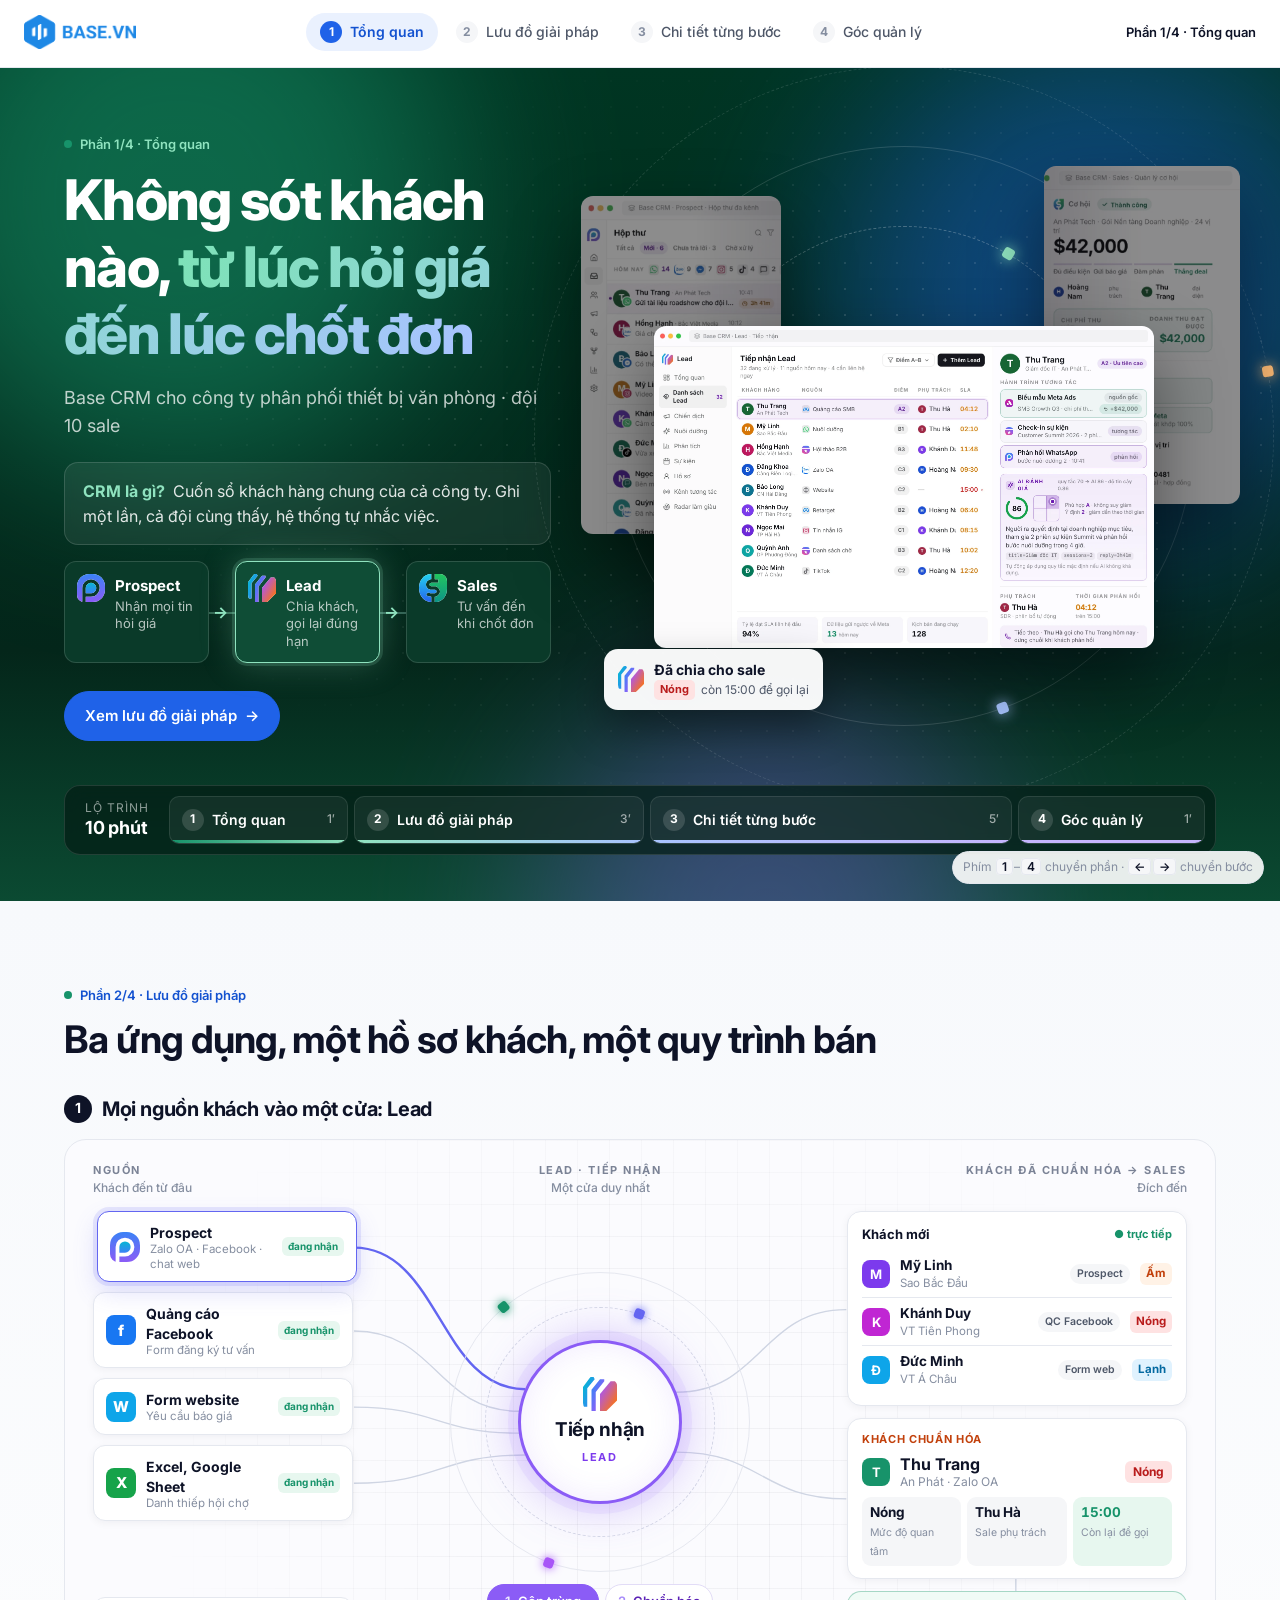
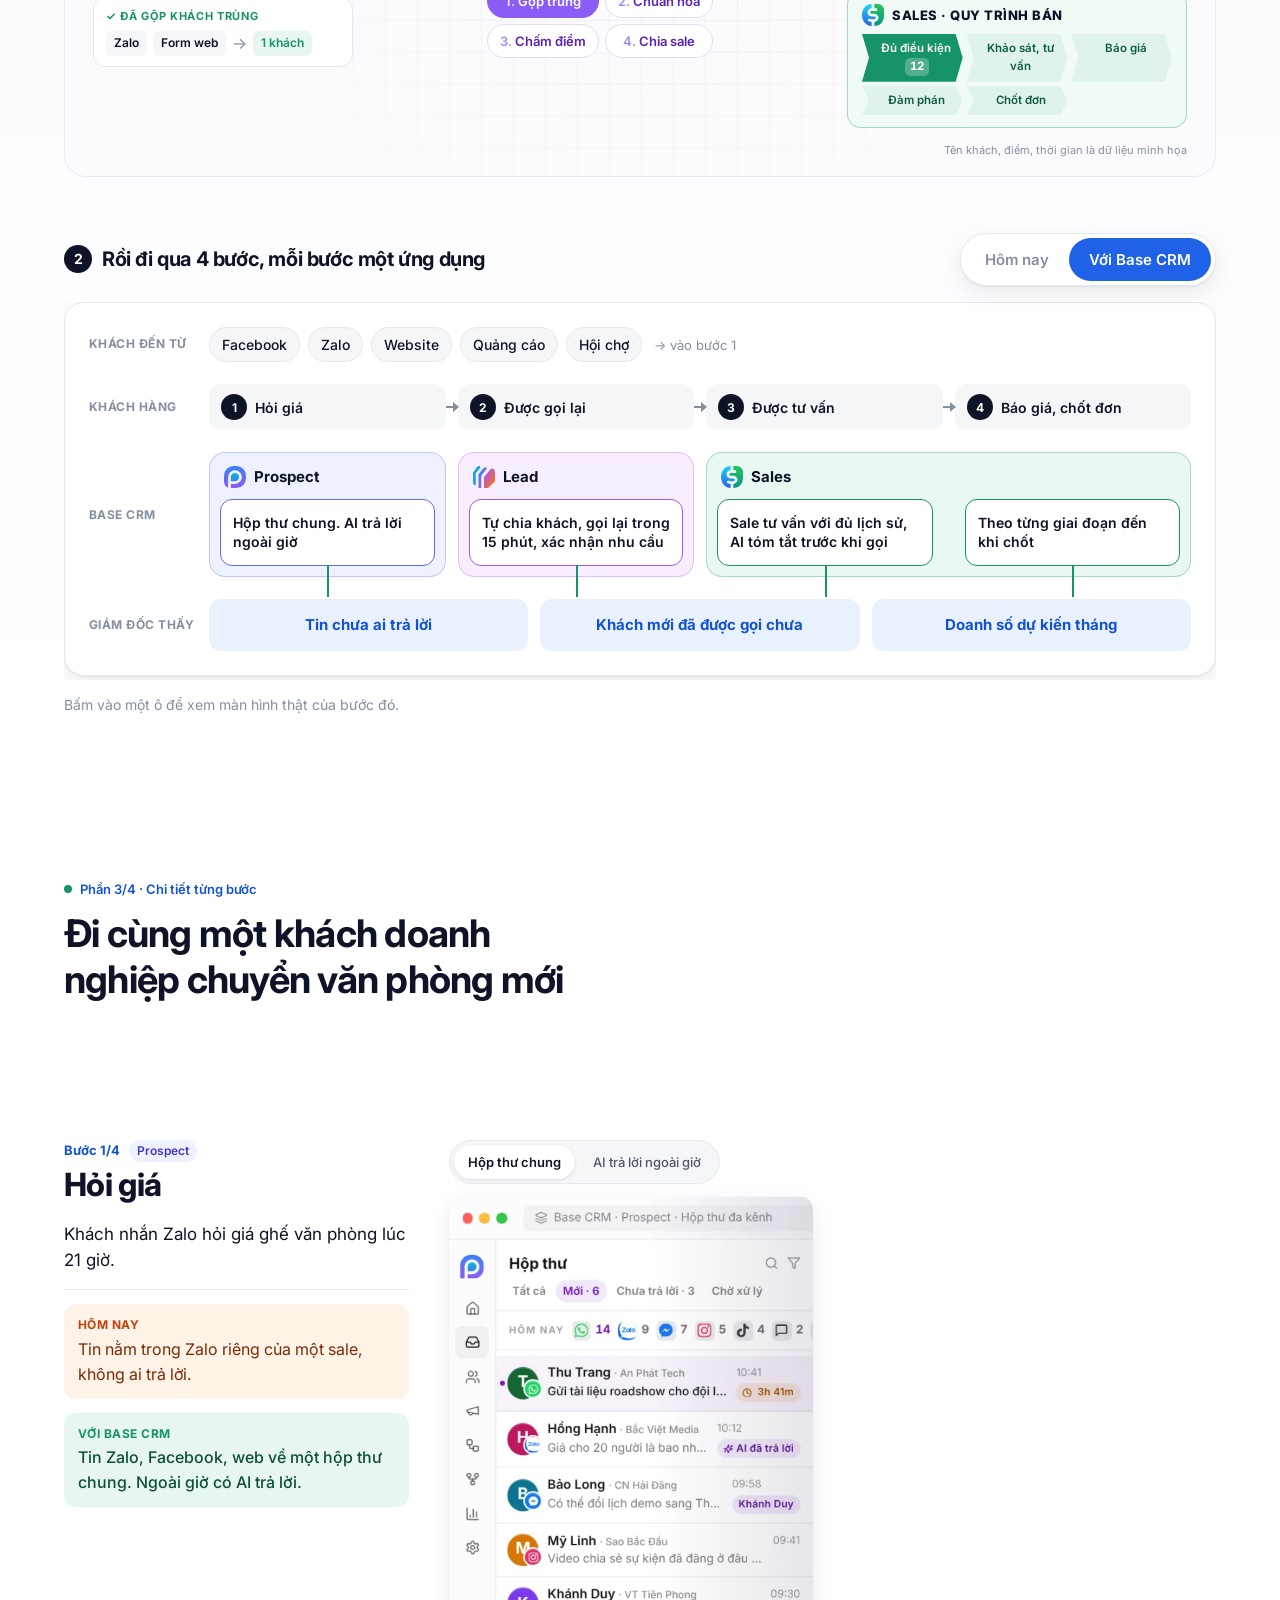
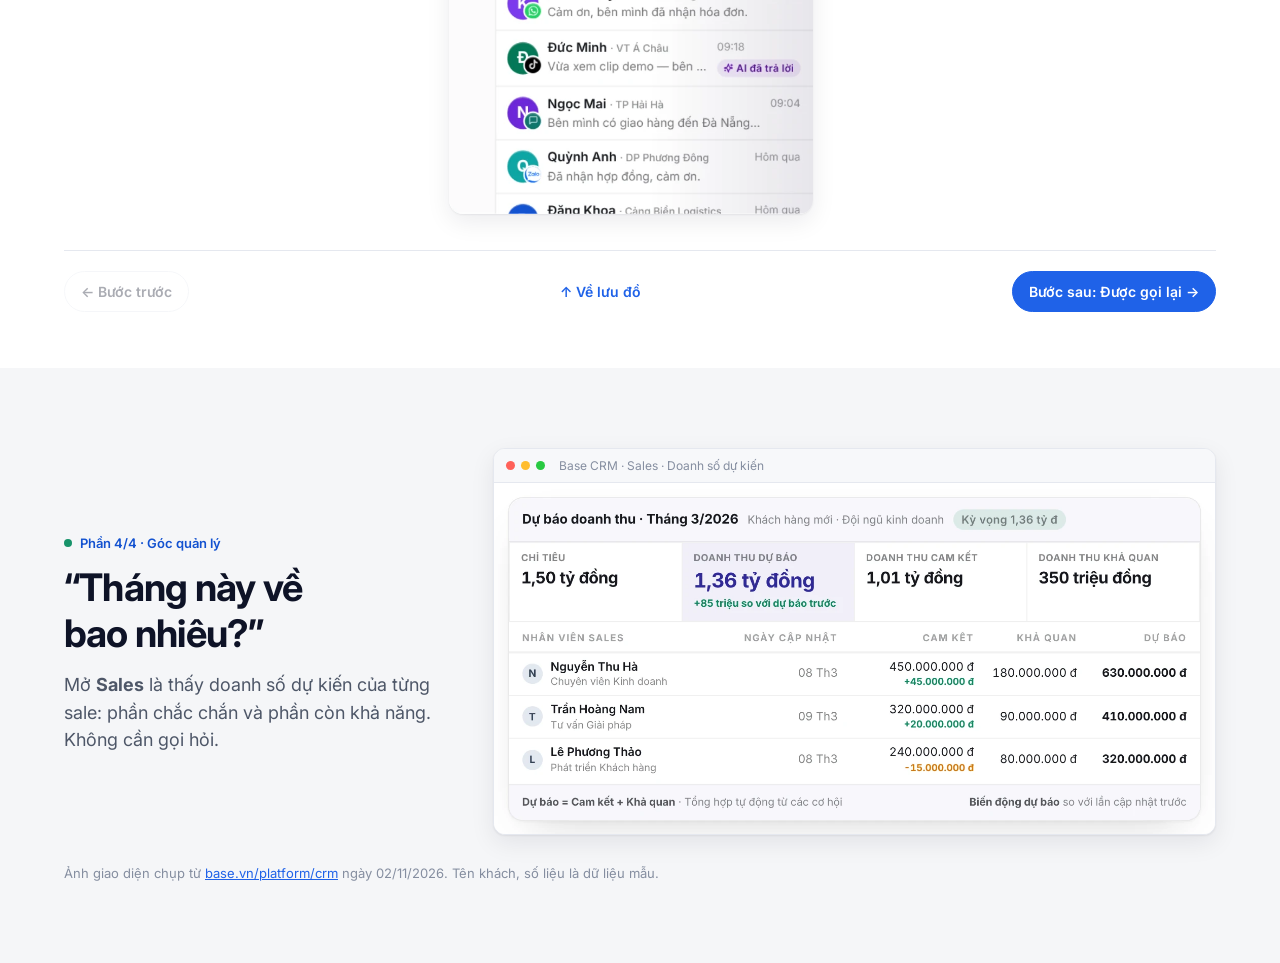
==== commit d04c57b0: "Chống nhảy trang khi chuyển bước, làm lại thanh lộ trình, sửa tiêu đề rơi chữ - Các bước và các tab " ====
--- a/index.html
+++ b/index.html
@@ -9,7 +9,7 @@
 <link rel="preconnect" href="https://fonts.googleapis.com">
 <link rel="preconnect" href="https://fonts.gstatic.com" crossorigin>
 <link href="https://fonts.googleapis.com/css2?family=Inter:wght@400;500;600;700;800&display=swap" rel="stylesheet">
-<link rel="stylesheet" href="style.css?v=18">
+<link rel="stylesheet" href="style.css?v=20">
 </head>
 <body>
 <a class="skip" href="#tong-quan">Bỏ qua thanh điều hướng</a>
@@ -70,12 +70,15 @@
     </div>
   </div>
   <div class="wrap">
-    <ol class="agenda" aria-label="Lộ trình trình bày 10 phút">
-      <li><a href="#tong-quan"><b>1</b>Tổng quan<small>1 phút</small></a></li>
-      <li><a href="#giai-phap"><b>2</b>Lưu đồ giải pháp<small>3 phút</small></a></li>
-      <li><a href="#hanh-trinh"><b>3</b>Chi tiết từng bước<small>5 phút</small></a></li>
-      <li><a href="#quan-ly"><b>4</b>Góc quản lý<small>1 phút</small></a></li>
-    </ol>
+    <div class="agenda" aria-label="Lộ trình trình bày 10 phút">
+      <p class="ag-l">Lộ trình<b>10 phút</b></p>
+      <ol class="ag-bar">
+        <li style="--m:1"><a href="#tong-quan"><b>1</b><span>Tổng quan</span><small>1′</small></a></li>
+        <li style="--m:3"><a href="#giai-phap"><b>2</b><span>Lưu đồ giải pháp</span><small>3′</small></a></li>
+        <li style="--m:5"><a href="#hanh-trinh"><b>3</b><span>Chi tiết từng bước</span><small>5′</small></a></li>
+        <li style="--m:1"><a href="#quan-ly"><b>4</b><span>Góc quản lý</span><small>1′</small></a></li>
+      </ol>
+    </div>
   </div>
 </section>
 
@@ -217,7 +220,7 @@
   <div class="wrap">
     <div class="sec-head">
       <p class="part">Phần 3/4 · Chi tiết từng bước</p>
-      <h2 id="h-ht">Đi cùng một khách doanh nghiệp đang chuyển văn phòng, cần thiết bị cho 40 nhân viên</h2>
+      <h2 id="h-ht">Đi cùng một khách doanh nghiệp chuyển văn phòng mới</h2>
     </div>
   </div>
 
@@ -362,6 +365,6 @@
 
 <p class="keys" aria-hidden="true">Phím <kbd>1</kbd>–<kbd>4</kbd> chuyển phần · <kbd>←</kbd><kbd>→</kbd> chuyển bước</p>
 
-<script src="app.js?v=18"></script>
+<script src="app.js?v=19"></script>
 </body>
 </html>
--- a/style.css
+++ b/style.css
@@ -17,7 +17,7 @@
 body{margin:0;font-family:Inter,system-ui,-apple-system,"Segoe UI",sans-serif;color:var(--ink);background:var(--bg);font-size:16px;line-height:1.55;-webkit-font-smoothing:antialiased;overflow-x:hidden}
 img{max-width:100%;height:auto;display:block}
 a{color:var(--brand)}
-h1,h2,h3{margin:0;letter-spacing:-.02em;line-height:1.2}
+h1,h2,h3{margin:0;letter-spacing:-.02em;line-height:1.2;text-wrap:balance}
 p{margin:0}
 ul,ol{margin:0;padding:0;list-style:none}
 button{font:inherit;color:inherit;cursor:pointer}
@@ -129,11 +129,20 @@
 .t1{left:120px;top:4px}
 .t2{left:2%;bottom:6px}
 .t3{right:-20px;top:420px}
-.agenda{display:grid;grid-template-columns:repeat(4,1fr);gap:8px;margin-top:48px}
-.agenda a{display:flex;flex-direction:column;gap:2px;padding:12px 14px;border-radius:12px;background:rgba(255,255,255,.06);border:1px solid rgba(255,255,255,.12);color:#fff;text-decoration:none;font-size:14px;font-weight:600;transition:background .2s}
-.agenda a:hover{background:rgba(255,255,255,.12)}
-.agenda b{font-size:12px;color:#8fe3bf}
-.agenda small{font-weight:400;color:rgba(255,255,255,.6);font-size:12px}
+.agenda{position:relative;z-index:3;display:flex;align-items:center;gap:20px;margin-top:44px;padding:10px 10px 10px 20px;border-radius:16px;background:rgba(4,30,21,.72);border:1px solid rgba(255,255,255,.12);backdrop-filter:blur(10px);-webkit-backdrop-filter:blur(10px)}
+.ag-l{flex:none;font-size:12px;letter-spacing:.08em;text-transform:uppercase;color:rgba(255,255,255,.55);line-height:1.3}
+.ag-l b{display:block;font-size:18px;letter-spacing:-.01em;text-transform:none;color:#fff}
+.ag-bar{flex:1;display:flex;gap:6px;min-width:0}
+.ag-bar li{flex:var(--m) 0 auto}
+.ag-bar a{position:relative;display:flex;align-items:center;gap:8px;height:48px;padding:0 12px;border-radius:10px;color:#fff;text-decoration:none;font-size:14px;font-weight:600;background:rgba(255,255,255,.06);border:1px solid rgba(255,255,255,.1);overflow:hidden;transition:background .2s,border-color .2s}
+.ag-bar a::before{content:"";position:absolute;left:0;right:0;bottom:0;height:3px;background:linear-gradient(90deg,#17936a,#8fe3bf)}
+.ag-bar li:nth-child(2) a::before{background:linear-gradient(90deg,#8fe3bf,#a8c4ff)}
+.ag-bar li:nth-child(3) a::before{background:linear-gradient(90deg,#a8c4ff,#c4b5fd)}
+.ag-bar li:nth-child(4) a::before{background:#c4b5fd}
+.ag-bar a:hover{background:rgba(255,255,255,.12);border-color:rgba(255,255,255,.25)}
+.ag-bar b{flex:none;display:grid;place-items:center;width:22px;height:22px;border-radius:50%;background:rgba(255,255,255,.14);font-size:12px}
+.ag-bar span{flex:1;white-space:nowrap}
+.ag-bar small{flex:none;font-size:12px;font-weight:500;color:rgba(255,255,255,.6)}
 
 /* ---------- 2. Lưu đồ giải pháp ---------- */
 .flow-sec{background:linear-gradient(180deg,#f7f9fc,#fff)}
@@ -347,7 +356,10 @@
 
 .panels{padding-top:32px}
 .panel{display:grid;grid-template-columns:minmax(0,.62fr) minmax(0,1.38fr);gap:40px;align-items:start;scroll-margin-top:calc(var(--hh) + var(--rh) + 16px)}
-.js .panel[hidden]{display:none}
+#panels{display:grid;grid-template-columns:minmax(0,1fr)}
+.panel{grid-row:1;grid-column:1}
+.panel-foot{grid-row:2;grid-column:1}
+.js .panel[hidden]{display:grid;visibility:hidden;pointer-events:none}
 .js .panel.enter{animation:enter .45s var(--ease)}
 @keyframes enter{from{opacity:0;transform:translateY(10px)}to{opacity:1;transform:none}}
 .no-js .panel+.panel{margin-top:56px}
@@ -372,8 +384,10 @@
 .shot-tabs{display:inline-flex;gap:4px;padding:4px;margin-bottom:12px;border-radius:999px;background:var(--bg-2);border:1px solid var(--line);flex-wrap:wrap}
 .shot-tabs button{border:0;background:transparent;padding:7px 14px;border-radius:999px;font-size:13px;font-weight:500;color:var(--ink-2);transition:background .2s,color .2s}
 .shot-tabs button[aria-selected="true"]{background:#fff;color:var(--ink);font-weight:600;box-shadow:0 1px 3px rgba(14,19,39,.12)}
-.js .shot{display:none}
-.js .shot.is-on{display:block;animation:enter .35s var(--ease)}
+.js [data-shots]{display:grid;grid-template-columns:minmax(0,1fr);align-content:start}
+.js [data-shots]>.shot-tabs{grid-row:1;grid-column:1;justify-self:start}
+.js [data-shots]>.shot{grid-row:2;grid-column:1;align-self:start;visibility:hidden}
+.js [data-shots]>.shot.is-on{visibility:inherit;animation:enter .35s var(--ease)}
 .no-js .shot+.shot{margin-top:16px}
 .panel-foot{display:flex;align-items:center;justify-content:space-between;gap:12px;margin-top:36px;padding-top:20px;border-top:1px solid var(--line)}
 .back{font-size:14px;font-weight:600;text-decoration:none}
@@ -411,7 +425,8 @@
   .hero{min-height:0}
   .hero-shots{height:440px;max-width:620px}
   .mgr-grid{grid-template-columns:1fr;gap:20px}
-  .agenda{grid-template-columns:repeat(2,1fr)}
+  .agenda{flex-direction:column;align-items:stretch;gap:10px;padding:12px}
+  .ag-l{display:flex;gap:8px;align-items:baseline}.ag-l b{display:inline}
   .panel{grid-template-columns:1fr;gap:20px}
   .rail button{flex-direction:column;justify-content:center;gap:4px;text-align:center;padding:6px 4px}
   .rail button span{font-size:11px}
@@ -439,7 +454,9 @@
   .t1{left:70px;top:0}.t3{right:0;top:200px}
   .apps{gap:10px}.apps li::after,.apps::before{display:none}
   .apps{grid-template-columns:1fr}
-  .agenda{margin-top:32px}
+  .agenda{margin-top:28px}
+  .ag-bar{flex-direction:column}
+  .ag-bar li{flex:none}
   .flow-scroll{margin:0 -16px;padding:0 16px 8px}
   .mode button{padding:9px 14px;font-size:14px}
   .rail{gap:2px}
@@ -457,6 +474,6 @@
 }
 @media print{
   .top,.rail-wrap,.keys,.panel-foot,.shot-tabs,.mode{display:none}
-  .js .panel[hidden],.js .shot{display:block!important}
+  .js .panel[hidden],.js .shot{display:block!important;visibility:visible!important}
   .panel{break-inside:avoid}
 }
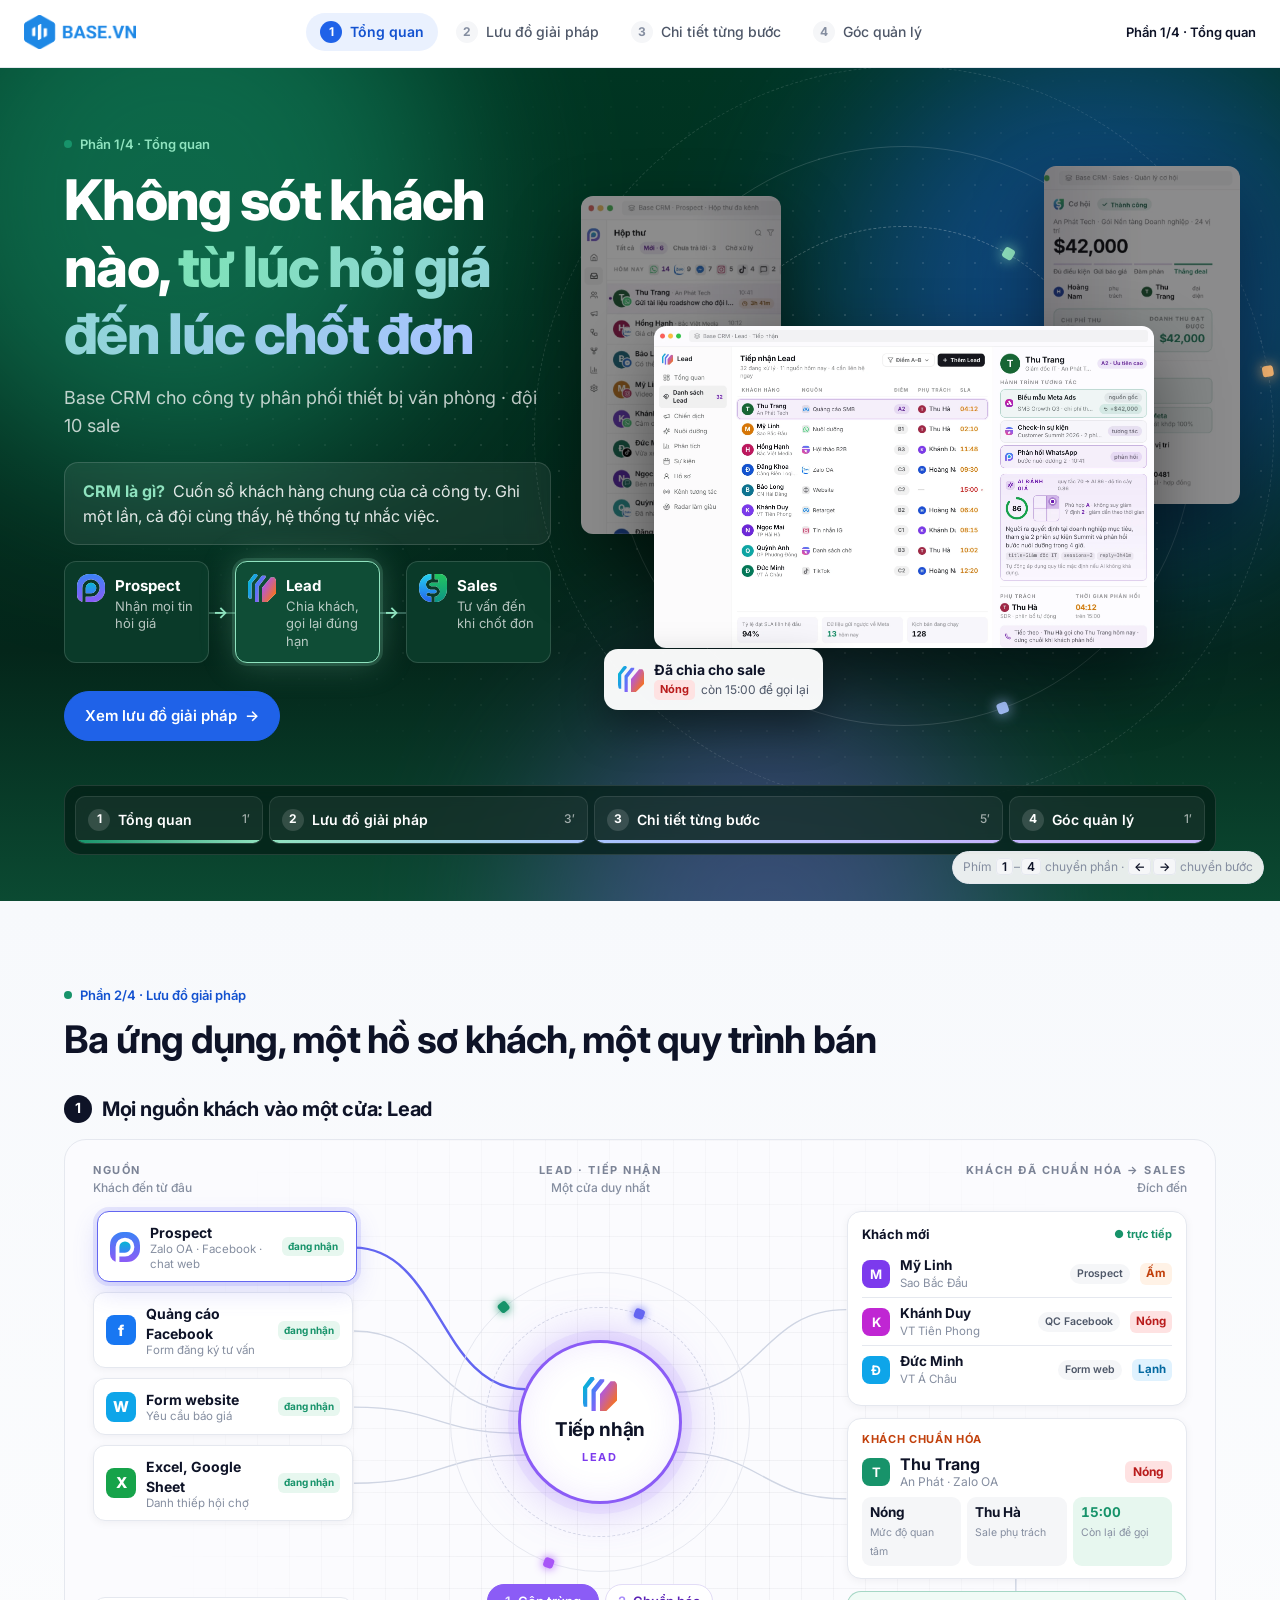
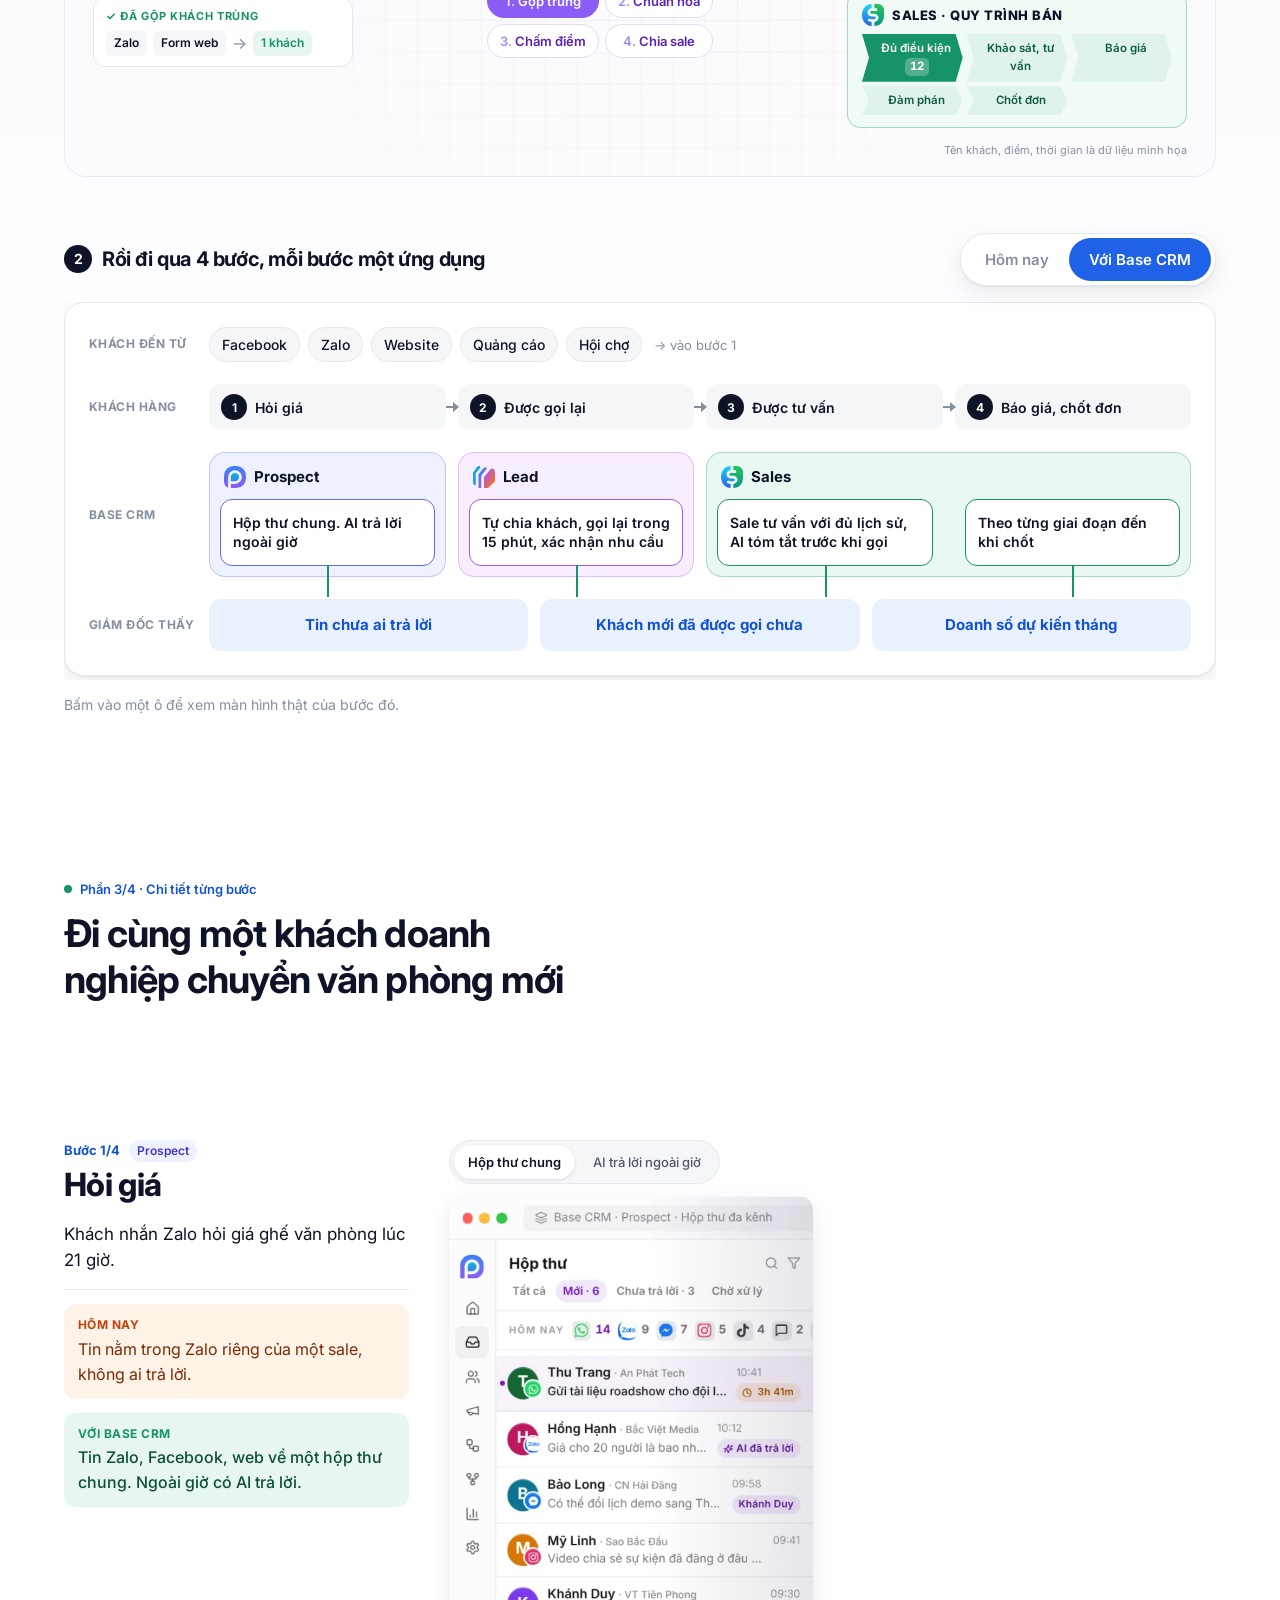
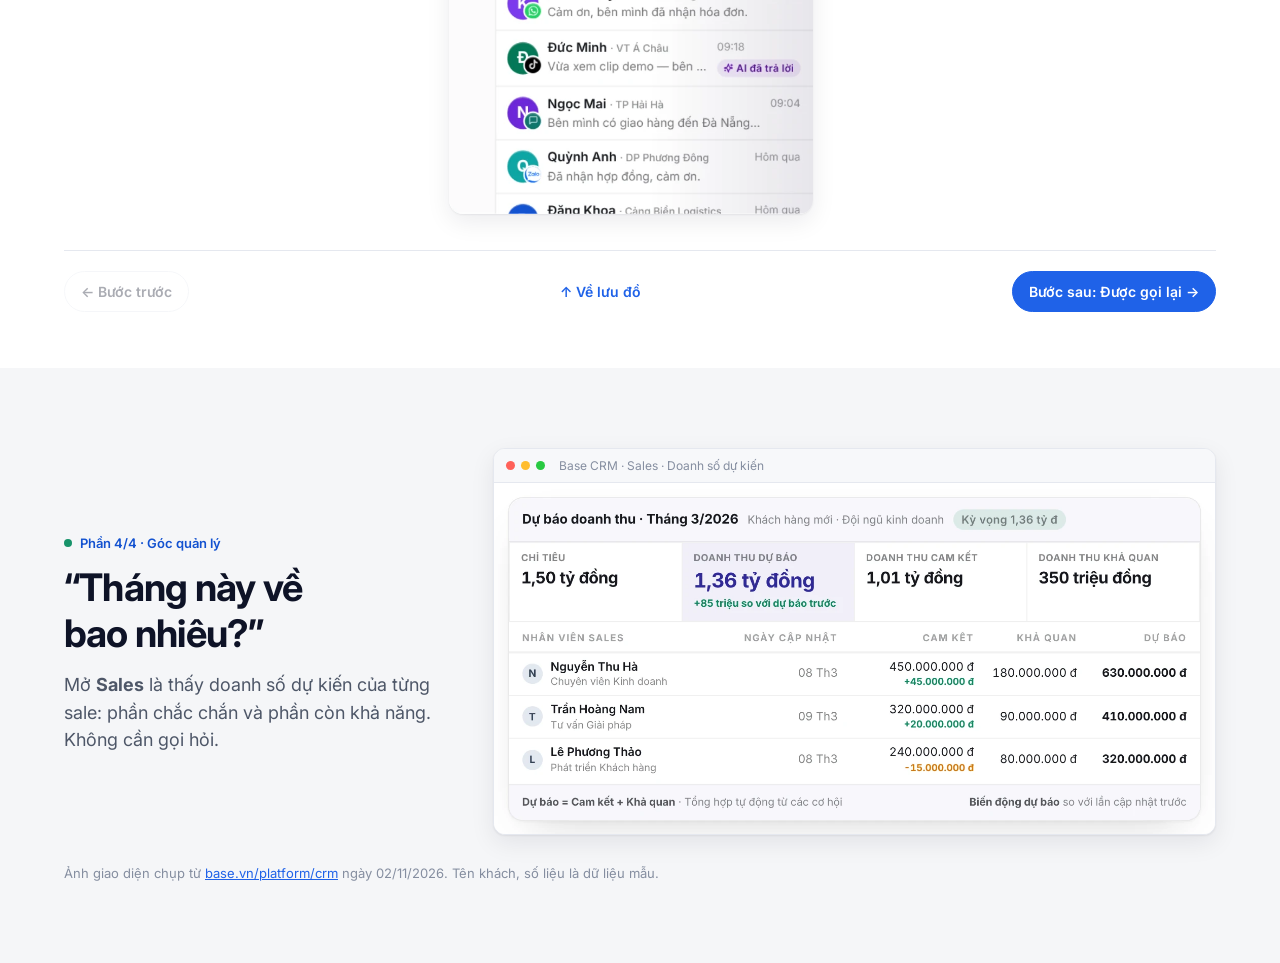
==== commit 30b5f99c: "Bỏ nhãn Lộ trình 10 phút ở phần mở đầu Co-Authored-By: Claude Opus 5.5 <noreply@anthropic.com> Claud" ====
--- a/index.html
+++ b/index.html
@@ -71,7 +71,6 @@
   </div>
   <div class="wrap">
     <div class="agenda" aria-label="Lộ trình trình bày 10 phút">
-      <p class="ag-l">Lộ trình<b>10 phút</b></p>
       <ol class="ag-bar">
         <li style="--m:1"><a href="#tong-quan"><b>1</b><span>Tổng quan</span><small>1′</small></a></li>
         <li style="--m:3"><a href="#giai-phap"><b>2</b><span>Lưu đồ giải pháp</span><small>3′</small></a></li>
--- a/style.css
+++ b/style.css
@@ -129,7 +129,7 @@
 .t1{left:120px;top:4px}
 .t2{left:2%;bottom:6px}
 .t3{right:-20px;top:420px}
-.agenda{position:relative;z-index:3;display:flex;align-items:center;gap:20px;margin-top:44px;padding:10px 10px 10px 20px;border-radius:16px;background:rgba(4,30,21,.72);border:1px solid rgba(255,255,255,.12);backdrop-filter:blur(10px);-webkit-backdrop-filter:blur(10px)}
+.agenda{position:relative;z-index:3;display:flex;align-items:center;gap:20px;margin-top:44px;padding:10px;border-radius:16px;background:rgba(4,30,21,.72);border:1px solid rgba(255,255,255,.12);backdrop-filter:blur(10px);-webkit-backdrop-filter:blur(10px)}
 .ag-l{flex:none;font-size:12px;letter-spacing:.08em;text-transform:uppercase;color:rgba(255,255,255,.55);line-height:1.3}
 .ag-l b{display:block;font-size:18px;letter-spacing:-.01em;text-transform:none;color:#fff}
 .ag-bar{flex:1;display:flex;gap:6px;min-width:0}
